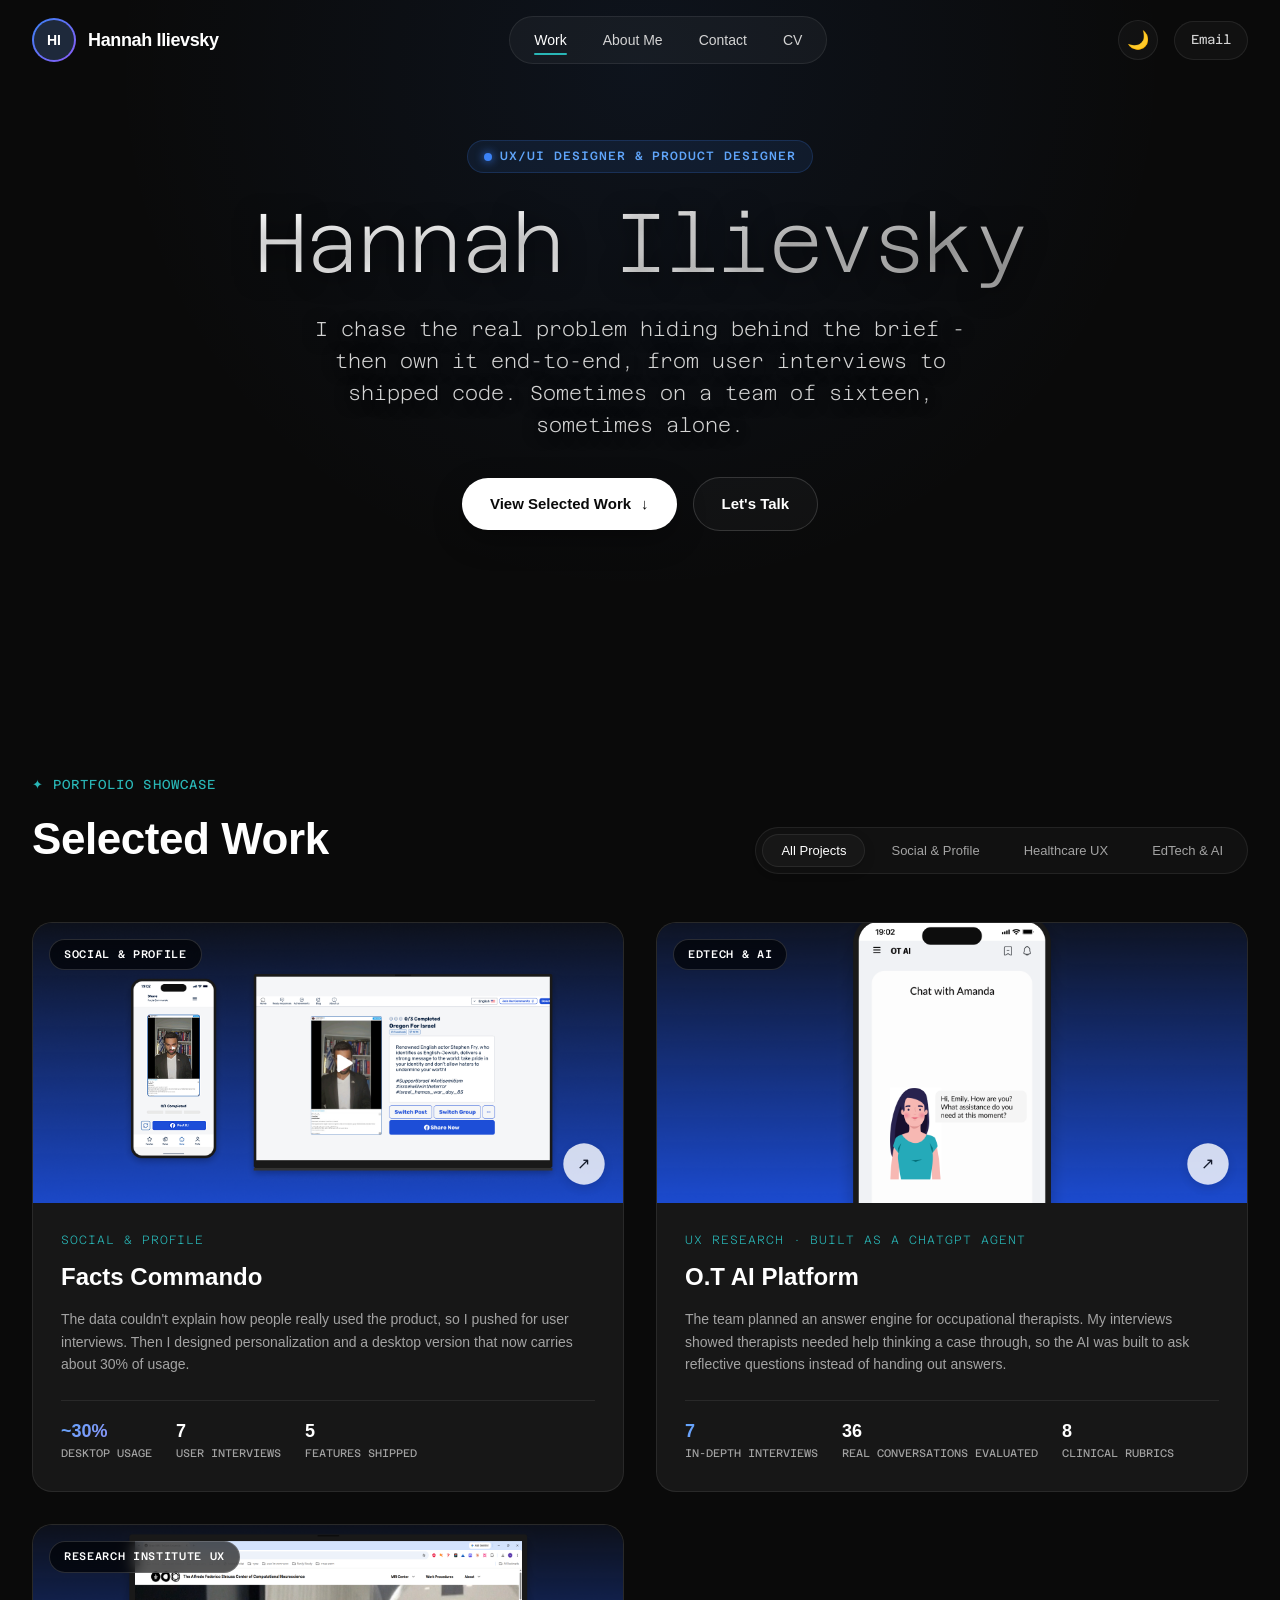
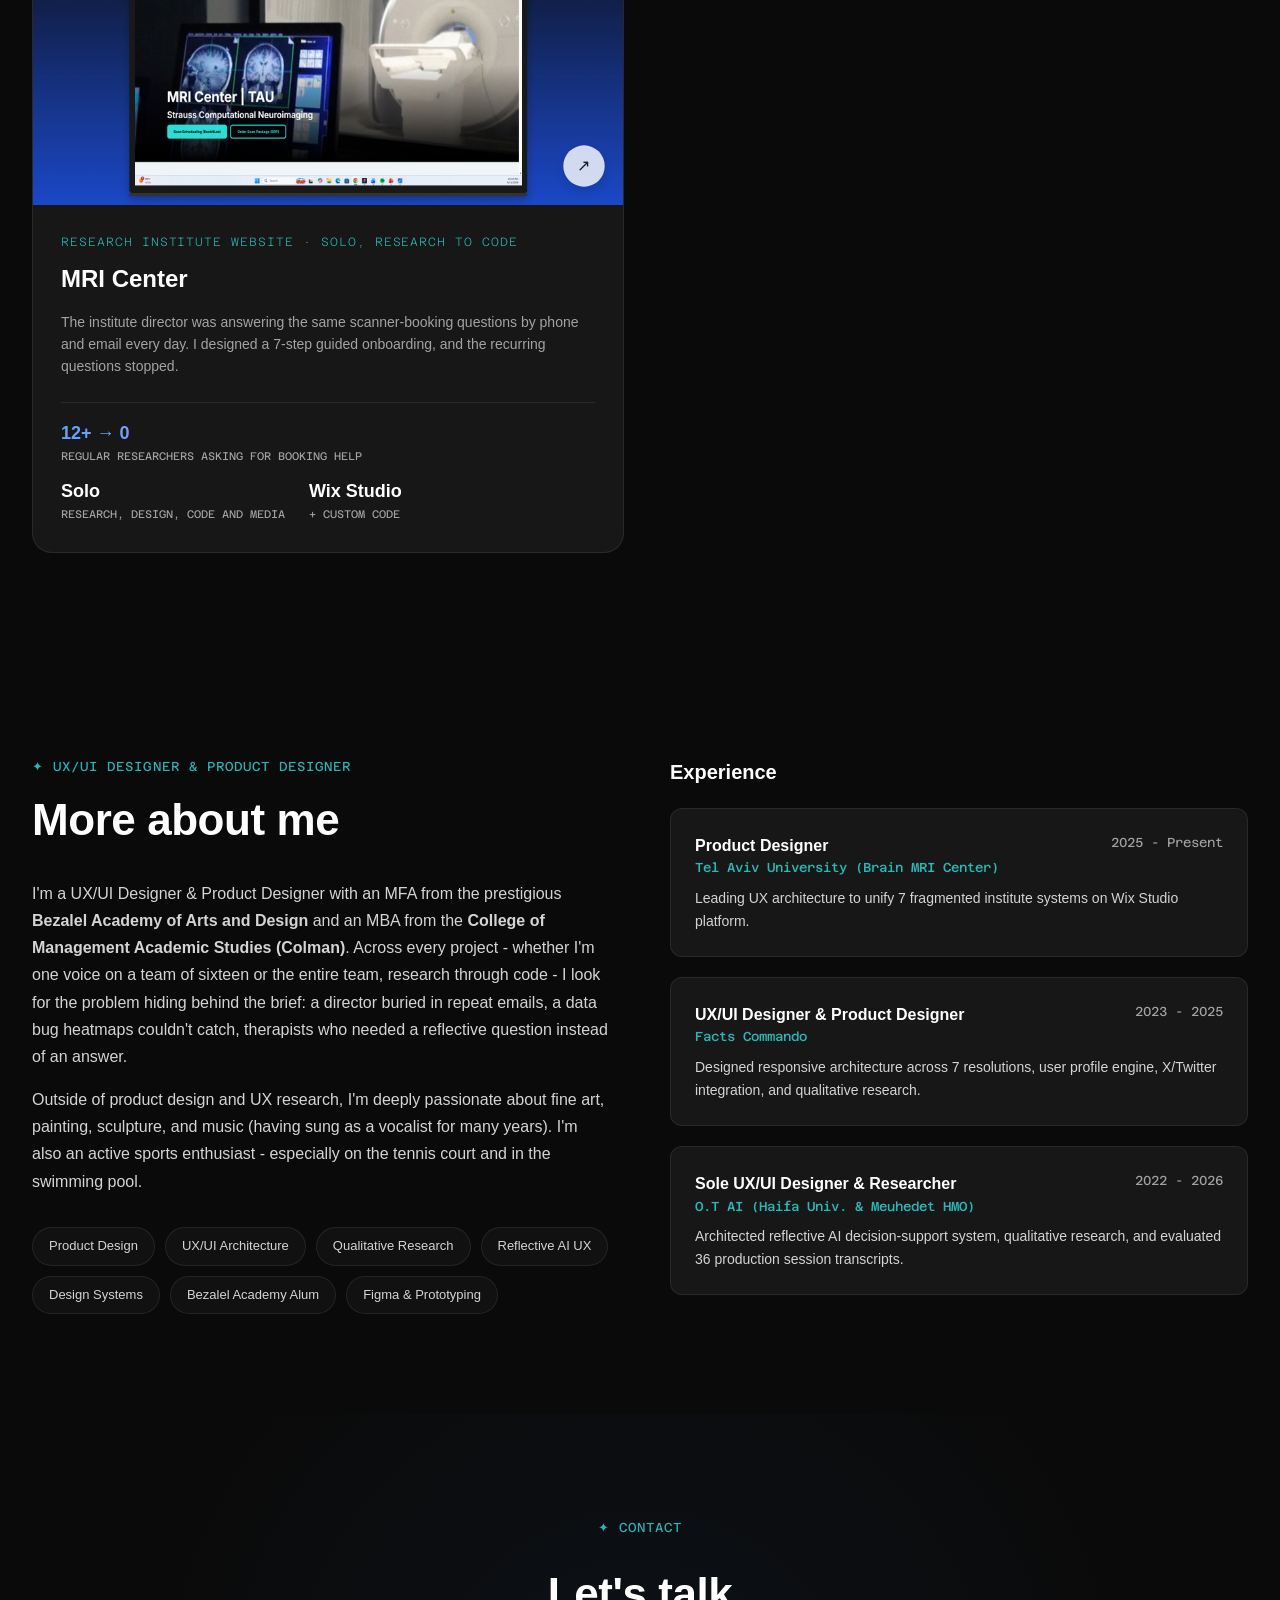
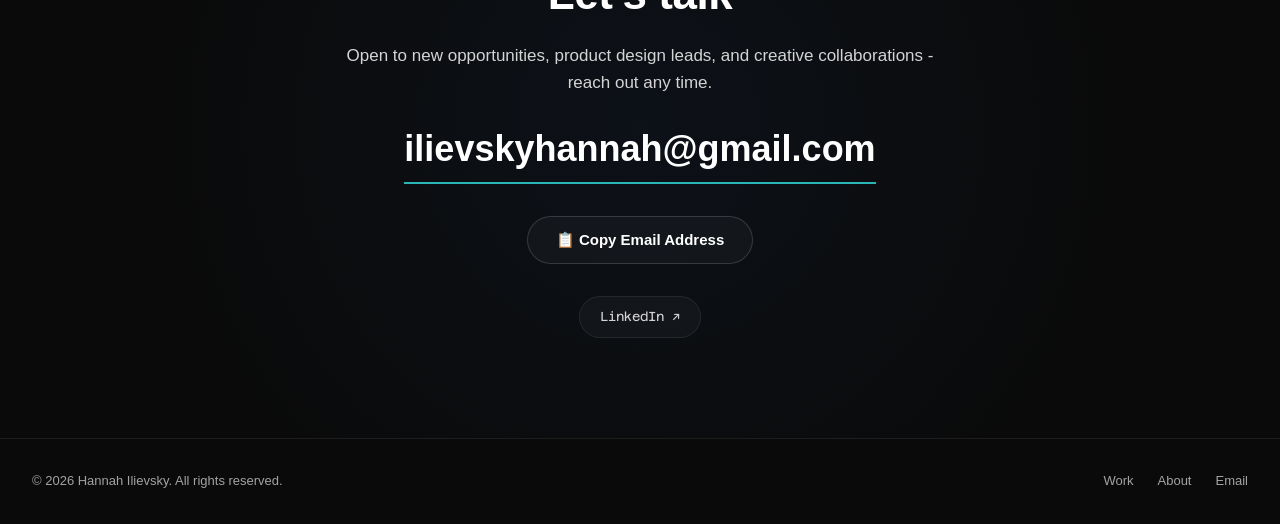
==== index.html @ bd067a13 "Merge main into homepage-restructure-step1" ====
<!DOCTYPE html>
<html lang="en" data-theme="dark">
<head>
  <meta charset="UTF-8">
  <meta name="viewport" content="width=device-width, initial-scale=1.0">
  <meta name="msvalidate.01" content="AE675CBAB2C36D58CC9CFF4FB5E60A9B" />
  <title>Hannah Ilievsky - UX/UI Designer & Product Designer</title>
  <meta name="description" content="Portfolio of Hannah Ilievsky, UX/UI Designer & Product Designer shaping clear, considered interfaces from first idea to shipped detail. Strategic design that drives growth.">

  <!-- Favicon -->
  <link rel="icon" href="favicon.svg" type="image/svg+xml">
  <link rel="icon" href="favicon-32.png" sizes="32x32" type="image/png">
  <link rel="apple-touch-icon" href="favicon-180.png">

  <!-- Fonts: Satoshi & Azeret Mono -->
  <link rel="preconnect" href="https://fonts.googleapis.com">
  <link rel="preconnect" href="https://fonts.gstatic.com" crossorigin>
  <link href="https://api.fontshare.com/v2/css?f[]=satoshi@900,700,500,400,300&display=swap" rel="stylesheet">
  <link href="https://fonts.googleapis.com/css2?family=Azeret+Mono:ital,wght@0,100..900;1,100..900&display=swap" rel="stylesheet">
  
  <!-- Stylesheets -->
  <link rel="stylesheet" href="styles.css">
  
  <!-- JavaScript -->
  <script src="script.js" defer></script>

  <!-- Microsoft Clarity -->
  <script type="text/javascript">
      (function(c,l,a,r,i,t,y){
          c[a]=c[a]||function(){(c[a].q=c[a].q||[]).push(arguments)};
          t=l.createElement(r);t.async=1;t.src="https://www.clarity.ms/tag/"+i;
          y=l.getElementsByTagName(r)[0];y.parentNode.insertBefore(t,y);
      })(window, document, "clarity", "script", "lbghj02u36");
  </script>
</head>
<body>

  <!-- ==========================================================================
       HEADER & NAVIGATION
       ========================================================================== -->
  <header class="navbar-wrapper">
    <div class="container">
      <nav class="navbar" aria-label="Main Navigation">
        
        <a href="#" class="nav-brand">
          <div class="brand-avatar">
            <div style="width:100%;height:100%;border-radius:50%;background:#1e293b;color:#fff;display:flex;align-items:center;justify-content:center;font-weight:700;font-family:var(--font-heading);font-size:14px;">HI</div>
          </div>
          <span class="brand-logo-text">Hannah Ilievsky</span>
        </a>

        <button class="nav-toggle" id="nav-toggle" aria-label="Toggle navigation menu" aria-expanded="false">☰</button>

        <div class="nav-menu">
          <a href="#work" class="nav-link active">Work</a>
          <a href="#about" class="nav-link">About Me</a>
          <a href="#contact" class="nav-link">Contact</a>
          <a href="Hannah-Ilievsky-CV.pdf" class="nav-link" download>CV</a>
        </div>

        <div class="nav-actions">
          <button class="btn-icon theme-toggle-btn" id="theme-toggle" title="Toggle Theme" aria-label="Toggle Theme">
            <span id="theme-icon">🌙</span>
          </button>
          <a href="mailto:ilievskyhannah@gmail.com" class="social-btn" style="padding:8px 16px;">
            <span>Email</span>
          </a>
        </div>

      </nav>
    </div>
  </header>

  <!-- ==========================================================================
       HERO SECTION
       ========================================================================== -->
  <section class="hero-section">
    <div class="container">
      <div class="hero-content">
        
        <div class="hero-badge">
          <span class="dot"></span>
          <span>UX/UI Designer & Product Designer</span>
        </div>

        <h1 class="hero-title text-gradient">
          Hannah Ilievsky
        </h1>

        <p class="hero-subtitle">
          I chase the real problem hiding behind the brief - then own it end-to-end, from user interviews to shipped code. Sometimes on a team of sixteen, sometimes alone.
        </p>

        <div class="hero-cta">
          <a href="#work" class="btn-primary">
            <span>View Selected Work</span>
            <span>↓</span>
          </a>
          <a href="#contact" class="btn-secondary">
            <span>Let's Talk</span>
          </a>
        </div>


      </div>
    </div>
  </section>

  <!-- ==========================================================================
       SELECTED WORK SECTION
       ========================================================================== -->
  <section id="work" class="section">
    <div class="container">
      
      <div class="section-header">
        <div>
          <div class="section-tag">✦ Portfolio Showcase</div>
          <h2 class="section-title">Selected Work</h2>
        </div>

        <!-- Filter Tabs -->
        <div class="filter-tabs">
          <button class="filter-btn active" data-filter="all">All Projects</button>
          <button class="filter-btn" data-filter="social">Social & Profile</button>
          <button class="filter-btn" data-filter="healthcare">Healthcare UX</button>
          <button class="filter-btn" data-filter="edtech">EdTech & AI</button>
        </div>
      </div>

      <!-- Projects Grid -->
      <div class="projects-grid">

        <!-- Project 1: Facts Commando -->
        <article class="project-card" data-category="social" onclick="window.location.href='facts-commando.html'">
          <div class="project-media">
            <span class="project-badge">Social & Profile</span>
            <img src="./Frame14084-blue.png" alt="Facts Commando">
            <a href="facts-commando.html" class="project-overlay-btn" aria-label="View Facts Commando Case Study">↗</a>
          </div>
          <div class="project-body">
            <div class="project-category">Social & Profile</div>
            <h3 class="project-title"><a href="facts-commando.html">Facts Commando</a></h3>
            <p class="project-desc">
              The data couldn't explain how people really used the product, so I pushed for user interviews. Then I designed personalization and a desktop version that now carries about 30% of usage.
            </p>
            <div class="project-stats">
              <div class="stat-item">
                <span class="stat-value text-accent">~30%</span>
                <span class="stat-label">Desktop usage</span>
              </div>
              <div class="stat-item">
                <span class="stat-value">7</span>
                <span class="stat-label">User interviews</span>
              </div>
              <div class="stat-item">
                <span class="stat-value">5</span>
                <span class="stat-label">Features shipped</span>
              </div>
            </div>
          </div>
        </article>

        <!-- Project 2: O.T AI -->
        <article class="project-card" data-category="edtech" onclick="window.location.href='ot-ai.html'">
          <div class="project-media">
            <span class="project-badge">EdTech & AI</span>
            <img src="./ot-ai-preview.png?v=2x" alt="O.T AI Platform">
            <a href="ot-ai.html" class="project-overlay-btn" aria-label="View O.T AI Case Study">↗</a>
          </div>
          <div class="project-body">
            <div class="project-category">UX research · built as a ChatGPT agent</div>
            <h3 class="project-title"><a href="ot-ai.html">O.T AI Platform</a></h3>
            <p class="project-desc">
              The team planned an answer engine for occupational therapists. My interviews showed therapists needed help thinking a case through, so the AI was built to ask reflective questions instead of handing out answers.
            </p>
            <div class="project-stats">
              <div class="stat-item">
                <span class="stat-value text-accent">7</span>
                <span class="stat-label">In-depth interviews</span>
              </div>
              <div class="stat-item">
                <span class="stat-value">36</span>
                <span class="stat-label">Real conversations evaluated</span>
              </div>
              <div class="stat-item">
                <span class="stat-value">8</span>
                <span class="stat-label">Clinical rubrics</span>
              </div>
            </div>
          </div>
        </article>

        <!-- Project 3: MRI Center -->
        <article class="project-card" data-category="healthcare" onclick="window.location.href='mri-center.html'">
          <div class="project-media">
            <span class="project-badge">Research Institute UX</span>
            <img src="./mri-card-preview.png" alt="MRI Center Medical Platform">
            <a href="mri-center.html" class="project-overlay-btn" aria-label="View MRI Center Case Study">↗</a>
          </div>
          <div class="project-body">
            <div class="project-category">Research institute website · solo, research to code</div>
            <h3 class="project-title"><a href="mri-center.html">MRI Center</a></h3>
            <p class="project-desc">
              The institute director was answering the same scanner-booking questions by phone and email every day. I designed a 7-step guided onboarding, and the recurring questions stopped.
            </p>
            <div class="project-stats">
              <div class="stat-item">
                <span class="stat-value text-accent">12+ → 0</span>
                <span class="stat-label">Regular researchers asking for booking help</span>
              </div>
              <div class="stat-item">
                <span class="stat-value">Solo</span>
                <span class="stat-label">Research, design, code and media</span>
              </div>
              <div class="stat-item">
                <span class="stat-value">Wix Studio</span>
                <span class="stat-label">+ custom code</span>
              </div>
            </div>
          </div>
        </article>

      </div>

    </div>
  </section>

  <!-- ==========================================================================
       ABOUT ME SECTION
       ========================================================================== -->
  <section id="about" class="section">
    <div class="container">
      
      <div class="about-grid">
        <div class="about-text">
          <div class="section-tag">✦ UX/UI Designer & Product Designer</div>
          <h2 class="section-title" style="margin-bottom:24px;">More about me</h2>
          
          <p style="font-size: 16px; line-height: 1.7; color: var(--text-body); margin-bottom: 16px;">
            I'm a UX/UI Designer & Product Designer with an MFA from the prestigious <strong>Bezalel Academy of Arts and Design</strong> and an MBA from the <strong>College of Management Academic Studies (Colman)</strong>. Across every project - whether I'm one voice on a team of sixteen or the entire team, research through code - I look for the problem hiding behind the brief: a director buried in repeat emails, a data bug heatmaps couldn't catch, therapists who needed a reflective question instead of an answer.
          </p>
          <p style="font-size: 16px; line-height: 1.7; color: var(--text-body); margin-bottom: 24px;">
            Outside of product design and UX research, I'm deeply passionate about fine art, painting, sculpture, and music (having sung as a vocalist for many years). I'm also an active sports enthusiast - especially on the tennis court and in the swimming pool.
          </p>

          <div class="skills-list">
            <span class="skill-tag">Product Design</span>
            <span class="skill-tag">UX/UI Architecture</span>
            <span class="skill-tag">Qualitative Research</span>
            <span class="skill-tag">Reflective AI UX</span>
            <span class="skill-tag">Design Systems</span>
            <span class="skill-tag">Bezalel Academy Alum</span>
            <span class="skill-tag">Figma & Prototyping</span>
          </div>
        </div>

        <!-- Experience Timeline -->
        <div>
          <h3 style="font-family: var(--font-heading); font-size: 20px; font-weight: 700; color: var(--text-h1); margin-bottom: 20px;">Experience</h3>
          
          <div class="exp-card" style="margin-bottom: 20px;">
            <div class="exp-header">
              <div>
                <div class="exp-role" style="font-family: var(--font-heading); font-weight: 700; color: var(--text-h1); font-size: 16px;">Product Designer</div>
                <div class="exp-company" style="font-family: var(--font-mono); font-size: 13px; color: var(--accent-primary);">Tel Aviv University (Brain MRI Center)</div>
              </div>
              <span class="exp-period" style="font-family: var(--font-mono); font-size: 13px; color: var(--text-subtitle);">2025 - Present</span>
            </div>
            <p class="exp-desc" style="font-size: 14px; color: var(--text-body); margin-top: 8px;">Leading UX architecture to unify 7 fragmented institute systems on Wix Studio platform.</p>
          </div>

          <div class="exp-card" style="margin-bottom: 20px;">
            <div class="exp-header">
              <div>
                <div class="exp-role" style="font-family: var(--font-heading); font-weight: 700; color: var(--text-h1); font-size: 16px;">UX/UI Designer & Product Designer</div>
                <div class="exp-company" style="font-family: var(--font-mono); font-size: 13px; color: var(--accent-primary);">Facts Commando</div>
              </div>
              <span class="exp-period" style="font-family: var(--font-mono); font-size: 13px; color: var(--text-subtitle);">2023 - 2025</span>
            </div>
            <p class="exp-desc" style="font-size: 14px; color: var(--text-body); margin-top: 8px;">Designed responsive architecture across 7 resolutions, user profile engine, X/Twitter integration, and qualitative research.</p>
          </div>

          <div class="exp-card">
            <div class="exp-header">
              <div>
                <div class="exp-role" style="font-family: var(--font-heading); font-weight: 700; color: var(--text-h1); font-size: 16px;">Sole UX/UI Designer & Researcher</div>
                <div class="exp-company" style="font-family: var(--font-mono); font-size: 13px; color: var(--accent-primary);">O.T AI (Haifa Univ. & Meuhedet HMO)</div>
              </div>
              <span class="exp-period" style="font-family: var(--font-mono); font-size: 13px; color: var(--text-subtitle);">2022 - 2026</span>
            </div>
            <p class="exp-desc" style="font-size: 14px; color: var(--text-body); margin-top: 8px;">Architected reflective AI decision-support system, qualitative research, and evaluated 36 production session transcripts.</p>
          </div>
        </div>
      </div>

    </div>
  </section>

  <!-- ==========================================================================
       CONTACT SECTION
       ========================================================================== -->
  <section id="contact" class="section contact-section">
    <div class="container">
      <div class="contact-content">
        
        <div class="section-tag" style="justify-content:center;">✦ CONTACT</div>
        <h2 class="section-title" style="margin:12px 0;">Let's talk</h2>
        <p style="font-size:17px; color:var(--text-secondary); line-height:1.6;">
          Open to new opportunities, product design leads, and creative collaborations - reach out any time.
        </p>

        <div>
          <a href="mailto:ilievskyhannah@gmail.com" class="contact-email-link">
            ilievskyhannah@gmail.com
          </a>
        </div>

        <div style="margin-bottom:32px;">
          <button class="btn-secondary" id="copy-email-btn">
            <span>📋 Copy Email Address</span>
          </button>
        </div>

        <div class="social-links">
          <a href="https://www.linkedin.com/in/hannahilievsky/" target="_blank" rel="noopener" class="social-btn">LinkedIn ↗</a>
        </div>

      </div>
    </div>
  </section>

  <!-- ==========================================================================
       FOOTER
       ========================================================================== -->
  <footer class="footer">
    <div class="container">
      <div class="footer-inner">
        <span>© 2026 Hannah Ilievsky. All rights reserved.</span>
        <div style="display:flex; gap:24px;">
          <a href="#work">Work</a>
          <a href="#about">About</a>
          <a href="mailto:ilievskyhannah@gmail.com">Email</a>
        </div>
      </div>
    </div>
  </footer>

  <!-- ==========================================================================
       CASE STUDY MODAL DIALOG
       ========================================================================== -->
  <div class="modal-backdrop" id="modal-backdrop" role="dialog" aria-modal="true">
    <div class="modal-container" id="modal-container">
      <button class="modal-close-btn" id="modal-close" aria-label="Close Case Study">✕</button>
      <div class="modal-header" id="modal-header-content"></div>
      <div class="modal-body" id="modal-body-content"></div>
    </div>
  </div>

  <!-- Toast Notification Container -->
  <div class="toast" id="toast">Email copied to clipboard!</div>

</body>
</html>
---- styles.css ----
/* ==========================================================================
   PRODUCT DESIGNER PORTFOLIO - DESIGN SYSTEM & STYLES
   ========================================================================== */

/* --- CSS Variables & Theme System --- */
:root {
  /* Dark Theme (Base Theme) */
  --bg-primary: #0A0A0A;
  --bg-secondary: #171717;
  --bg-tertiary: #242424;
  --bg-card: rgba(255, 255, 255, 0.03);
  --bg-card-hover: rgba(255, 255, 255, 0.06);
  --bg-glass: rgba(10, 10, 10, 0.82);

  --text-h1: #FFFFFF;
  --text-body: #D4D4D4;
  --text-subtitle: #A3A3A3;
  --text-primary: #FFFFFF;
  --text-secondary: #D4D4D4;
  --text-muted: #A3A3A3;
  --text-inverse: #0A0A0A;

  --accent-primary: #29B6B6;
  --accent-primary-hover: #229999;
  --accent-glow: rgba(41, 182, 182, 0.25);
  --accent-emerald: #10b981;

  --border-subtle: rgba(255, 255, 255, 0.08);
  --border-medium: rgba(255, 255, 255, 0.15);

  --font-mono: 'Azeret Mono', ui-monospace, monospace;
  --font-display: 'Satoshi', -apple-system, 'Segoe UI', sans-serif;
  --font-sans: 'Satoshi', -apple-system, 'Segoe UI', sans-serif;
  --font-h1: var(--font-mono);
  --font-subtitle: var(--font-mono);
  --font-heading: var(--font-sans);
  --font-body: var(--font-sans);

  --radius-sm: 6px;
  --radius-md: 12px;
  --radius-lg: 20px;
  --radius-xl: 32px;
  --radius-full: 9999px;

  --shadow-sm: 0 4px 12px rgba(0, 0, 0, 0.15);
  --shadow-md: 0 10px 30px rgba(0, 0, 0, 0.3);
  --shadow-lg: 0 20px 50px rgba(0, 0, 0, 0.5);

  /* screenshot presentation - see .screen */
  --screen-field: #141414;
  --screen-ring: 1px solid rgba(255, 255, 255, 0.07);
  --screen-shadow: drop-shadow(0 26px 44px rgba(0, 0, 0, 0.8)) drop-shadow(0 8px 16px rgba(0, 0, 0, 0.5));

  --transition-fast: 0.15s cubic-bezier(0.4, 0, 0.2, 1);
  --transition-normal: 0.25s cubic-bezier(0.4, 0, 0.2, 1);
}

[data-theme="light"] {
  --screen-field: #E4E6EA;
  --screen-ring: 1px solid rgba(15, 23, 42, 0.10);
  --screen-shadow: drop-shadow(0 18px 32px rgba(15, 23, 42, 0.18)) drop-shadow(0 4px 10px rgba(15, 23, 42, 0.10));
  --bg-primary: #EDEDED;
  --bg-secondary: #FFFFFF;
  --bg-tertiary: #E5E5E5;
  --bg-card: rgba(0, 0, 0, 0.03);
  --bg-card-hover: rgba(0, 0, 0, 0.06);
  --bg-glass: rgba(255, 255, 255, 0.82);

  --text-h1: #0A0A0A;
  --text-body: #404040;
  --text-subtitle: #737373;
  --text-primary: #0A0A0A;
  --text-secondary: #404040;
  --text-muted: #737373;
  --text-inverse: #FFFFFF;

  --border-subtle: rgba(0, 0, 0, 0.08);
  --border-medium: rgba(0, 0, 0, 0.15);
}

/* --- Base & Reset --- */
*, *::before, *::after {
  box-sizing: border-box;
  margin: 0;
  padding: 0;
}

html {
  scroll-behavior: smooth;
  font-size: 16px;
}

body {
  background-color: var(--bg-primary);
  color: var(--text-primary);
  font-family: var(--font-body);
  line-height: 1.6;
  -webkit-font-smoothing: antialiased;
  -moz-osx-font-smoothing: grayscale;
  overflow-x: hidden;
  transition: background-color var(--transition-normal), color var(--transition-normal);
}

a {
  color: inherit;
  text-decoration: none;
  transition: color var(--transition-fast);
}

button {
  font-family: inherit;
  cursor: pointer;
  border: none;
  background: none;
  color: inherit;
}

img {
  max-width: 100%;
  height: auto;
  display: block;
}

/* --- Typography Helpers --- */
.font-display { font-family: var(--font-display); }
.font-mono { font-family: var(--font-mono); }

.text-gradient {
  background: linear-gradient(135deg, var(--text-primary) 30%, var(--text-muted) 100%);
  -webkit-background-clip: text;
  -webkit-text-fill-color: transparent;
}

.text-accent {
  background: linear-gradient(135deg, #60a5fa 0%, #a78bfa 100%);
  -webkit-background-clip: text;
  -webkit-text-fill-color: transparent;
}

/* --- Layout Containers --- */
.container {
  max-width: 1280px;
  margin: 0 auto;
  padding: 0 32px;
}

.section {
  padding: 100px 0;
}

/* --- Header & Navigation --- */
.navbar-wrapper {
  position: fixed;
  top: 0;
  left: 0;
  right: 0;
  z-index: 100;
  padding: 16px 0;
  transition: padding var(--transition-fast), background var(--transition-fast);
}

.navbar-wrapper.scrolled {
  padding: 10px 0;
  background: var(--bg-glass);
  backdrop-filter: blur(16px);
  -webkit-backdrop-filter: blur(16px);
  border-bottom: 1px solid var(--border-subtle);
  box-shadow: var(--shadow-sm);
}

.navbar {
  display: flex;
  align-items: center;
  justify-content: space-between;
  gap: 24px;
}

.nav-brand {
  display: flex;
  align-items: center;
  gap: 12px;
}

.brand-avatar {
  width: 44px;
  height: 44px;
  border-radius: var(--radius-full);
  background: linear-gradient(135deg, #3b82f6, #8b5cf6);
  padding: 2px;
  position: relative;
}

.brand-avatar img {
  width: 100%;
  height: 100%;
  border-radius: var(--radius-full);
  object-fit: cover;
}

.brand-logo-text {
  font-family: var(--font-display);
  font-weight: 700;
  font-size: 18px;
  letter-spacing: -0.02em;
}

.nav-menu {
  display: flex;
  align-items: center;
  gap: 36px;
  background: rgba(255, 255, 255, 0.04);
  padding: 8px 24px;
  border-radius: var(--radius-full);
  border: 1px solid var(--border-subtle);
}

[data-theme="light"] .nav-menu {
  background: rgba(0, 0, 0, 0.04);
}

.nav-link {
  font-size: 14px;
  font-weight: 500;
  color: var(--text-secondary);
  position: relative;
  padding: 4px 0;
}

.nav-link:hover, .nav-link.active {
  color: var(--text-primary);
}

.nav-link::after {
  content: '';
  position: absolute;
  bottom: 0;
  left: 0;
  width: 0;
  height: 2px;
  background: var(--accent-primary);
  transition: width var(--transition-fast);
  border-radius: 2px;
}

.nav-link:hover::after, .nav-link.active::after {
  width: 100%;
}

.nav-actions {
  display: flex;
  align-items: center;
  gap: 16px;
}

.btn-icon {
  width: 40px;
  height: 40px;
  border-radius: var(--radius-full);
  display: inline-flex;
  align-items: center;
  justify-content: center;
  background: var(--bg-card);
  border: 1px solid var(--border-subtle);
  color: var(--text-secondary);
  transition: all var(--transition-fast);
}

.btn-icon:hover {
  background: var(--bg-card-hover);
  color: var(--text-primary);
  transform: translateY(-2px);
}

.theme-toggle-btn {
  font-size: 18px;
}

.nav-toggle {
  display: none;
  width: 40px;
  height: 40px;
  border-radius: var(--radius-full);
  align-items: center;
  justify-content: center;
  background: var(--bg-card);
  border: 1px solid var(--border-subtle);
  color: var(--text-primary);
  font-size: 20px;
  line-height: 1;
  cursor: pointer;
  flex-shrink: 0;
}

@media (max-width: 768px) {
  .nav-toggle {
    display: inline-flex;
  }

  .navbar {
    flex-wrap: wrap;
  }

  .nav-menu,
  .nav-actions {
    display: none;
  }

  .navbar-wrapper.nav-open .nav-menu {
    display: flex;
    order: 3;
    width: 100%;
    flex-direction: column;
    align-items: stretch;
    gap: 4px;
    background: var(--bg-card);
    border-radius: var(--radius-md);
    margin-top: 12px;
    padding: 12px 20px;
  }

  .navbar-wrapper.nav-open .nav-actions {
    display: flex;
    order: 4;
    width: 100%;
    justify-content: space-between;
    margin-top: 12px;
  }

  .nav-link {
    padding: 10px 0;
  }
}

/* --- Hero Section --- */
.hero-section {
  position: relative;
  padding-top: 140px;
  padding-bottom: 80px;
  overflow: hidden;
  background: radial-gradient(circle at 50% 10%, rgba(59, 130, 246, 0.08) 0%, transparent 60%);
}

.hero-content {
  text-align: center;
  max-width: 900px;
  margin: 0 auto;
  position: relative;
  z-index: 2;
}

.hero-badge {
  display: inline-flex;
  align-items: center;
  gap: 8px;
  padding: 6px 16px;
  border-radius: var(--radius-full);
  background: rgba(59, 130, 246, 0.1);
  border: 1px solid rgba(59, 130, 246, 0.2);
  color: #60a5fa;
  font-family: var(--font-mono);
  font-size: 12px;
  font-weight: 500;
  text-transform: uppercase;
  letter-spacing: 0.08em;
  margin-bottom: 24px;
}

.hero-badge .dot {
  width: 8px;
  height: 8px;
  border-radius: var(--radius-full);
  background: #3b82f6;
  box-shadow: 0 0 10px #3b82f6;
}

.hero-title {
  font-family: var(--font-h1);
  font-weight: 200;
  font-size: clamp(38px, 6.5vw, 84px);
  line-height: 1.1;
  letter-spacing: -0.03em;
  margin-bottom: 24px;
  text-shadow: 0 4px 24px rgba(0, 0, 0, 0.7);
}

.hero-subtitle {
  font-family: var(--font-subtitle);
  font-weight: 200;
  font-size: clamp(15px, 2vw, 20px);
  line-height: 1.6;
  color: var(--text-secondary);
  max-width: 680px;
  margin: 0 auto 36px;
  text-shadow: 0 2px 16px rgba(0, 0, 0, 0.8);
}

[data-theme="light"] .hero-title,
[data-theme="light"] .hero-subtitle {
  text-shadow: none;
}

.hero-cta {
  display: flex;
  align-items: center;
  justify-content: center;
  gap: 16px;
  flex-wrap: wrap;
  margin-bottom: 60px;
}

.btn-primary {
  display: inline-flex;
  align-items: center;
  gap: 10px;
  padding: 14px 28px;
  border-radius: var(--radius-full);
  background: var(--text-primary);
  color: var(--text-inverse);
  font-weight: 600;
  font-size: 15px;
  transition: all var(--transition-fast);
  box-shadow: var(--shadow-md);
}

.btn-primary:hover {
  transform: translateY(-2px);
  box-shadow: var(--shadow-lg), 0 0 25px rgba(255, 255, 255, 0.3);
}

.btn-secondary {
  display: inline-flex;
  align-items: center;
  gap: 10px;
  padding: 14px 28px;
  border-radius: var(--radius-full);
  background: var(--bg-card);
  border: 1px solid var(--border-medium);
  color: var(--text-primary);
  font-weight: 600;
  font-size: 15px;
  transition: all var(--transition-fast);
}

.btn-secondary:hover {
  background: var(--bg-card-hover);
  border-color: var(--text-primary);
  transform: translateY(-2px);
}

/* --- Selected Work Section --- */
.section-header {
  display: flex;
  align-items: flex-end;
  justify-content: space-between;
  flex-wrap: wrap;
  gap: 24px;
  margin-bottom: 48px;
}

.section-tag {
  display: inline-flex;
  align-items: center;
  gap: 8px;
  font-family: var(--font-mono);
  font-size: 13px;
  text-transform: uppercase;
  letter-spacing: 0.08em;
  color: var(--accent-primary);
  margin-bottom: 8px;
}

.section-title {
  font-family: var(--font-display);
  font-size: clamp(28px, 4vw, 44px);
  font-weight: 700;
  letter-spacing: -0.01em;
}

/* Category Filter Tabs */
.filter-tabs {
  display: flex;
  align-items: center;
  gap: 8px;
  flex-wrap: wrap;
  background: var(--bg-card);
  padding: 6px;
  border-radius: var(--radius-full);
  border: 1px solid var(--border-subtle);
}

.filter-btn {
  padding: 8px 18px;
  border-radius: var(--radius-full);
  font-size: 13px;
  font-weight: 500;
  color: var(--text-muted);
  transition: all var(--transition-fast);
}

.filter-btn:hover {
  color: var(--text-primary);
}

.filter-btn.active {
  background: var(--bg-secondary);
  color: var(--text-primary);
  box-shadow: var(--shadow-sm);
  border: 1px solid var(--border-subtle);
}

/* Projects Grid & Featured Card Layout */
.projects-grid {
  display: grid;
  grid-template-columns: repeat(2, 1fr);
  gap: 32px;
}

.project-card.featured-video-card {
  grid-column: 1 / -1;
  display: flex;
  flex-direction: row;
  min-height: 340px;
}

.project-card.featured-video-card .project-media {
  width: 52%;
  height: auto;
  min-height: 340px;
}

.project-card.featured-video-card .project-body {
  width: 48%;
  justify-content: center;
  padding: 36px;
}

@media (max-width: 900px) {
  .project-card.featured-video-card {
    flex-direction: column;
  }
  .project-card.featured-video-card .project-media {
    width: 100%;
    min-height: 280px;
  }
  .project-card.featured-video-card .project-body {
    width: 100%;
  }
}

@media (max-width: 768px) {
  .projects-grid {
    grid-template-columns: 1fr;
  }
}

.project-card {
  background: var(--bg-secondary);
  border-radius: var(--radius-lg);
  border: 1px solid var(--border-subtle);
  overflow: hidden;
  display: flex;
  flex-direction: column;
  transition: all var(--transition-normal);
  cursor: pointer;
  position: relative;
}

.project-card:hover {
  transform: translateY(-6px);
  border-color: var(--border-medium);
  box-shadow: var(--shadow-md), 0 0 30px rgba(59, 130, 246, 0.15);
}

.project-media {
  position: relative;
  height: 280px;
  overflow: hidden;
  background: #0d0d0d;
}

.project-media img {
  width: 100%;
  height: 100%;
  object-fit: cover;
  transition: transform var(--transition-slow);
}

.project-card:hover .project-media img {
  transform: scale(1.04);
}

.project-badge {
  position: absolute;
  top: 16px;
  left: 16px;
  padding: 6px 14px;
  border-radius: var(--radius-full);
  background: rgba(0, 0, 0, 0.65);
  backdrop-filter: blur(8px);
  border: 1px solid rgba(255, 255, 255, 0.15);
  color: #ffffff;
  font-family: var(--font-mono);
  font-size: 11px;
  font-weight: 500;
  text-transform: uppercase;
  letter-spacing: 0.06em;
  z-index: 2;
}

.project-badge.video-badge {
  background: rgba(37, 99, 235, 0.85);
  border-color: rgba(96, 165, 250, 0.5);
  box-shadow: 0 0 15px rgba(37, 99, 235, 0.4);
}

.project-overlay-btn {
  position: absolute;
  bottom: 16px;
  right: 16px;
  width: 46px;
  height: 46px;
  border-radius: var(--radius-full);
  background: rgba(255, 255, 255, 0.95);
  color: #141414;
  display: flex;
  align-items: center;
  justify-content: center;
  font-size: 18px;
  box-shadow: var(--shadow-sm);
  opacity: 0.85;
  transform: scale(0.9);
  transition: all var(--transition-fast);
  z-index: 2;
}

.play-icon-btn {
  background: linear-gradient(135deg, #3b82f6, #2563eb) !important;
  color: #ffffff !important;
  font-size: 16px !important;
  padding-left: 3px;
  box-shadow: 0 0 20px rgba(59, 130, 246, 0.6) !important;
  opacity: 1 !important;
  transform: scale(1) !important;
}

.project-card:hover .project-overlay-btn {
  opacity: 1;
  transform: scale(1.1) !important;
}

/* --- Animated UI Video Player Modal Styles --- */
.video-player-container {
  background: #0f172a;
  border-radius: 16px;
  border: 1px solid var(--border-medium);
  overflow: hidden;
  margin: 20px 0;
  box-shadow: 0 20px 50px rgba(0, 0, 0, 0.6);
}

.video-player-header {
  display: flex;
  align-items: center;
  gap: 12px;
  padding: 12px 20px;
  background: #1e293b;
  border-bottom: 1px solid rgba(255, 255, 255, 0.08);
}

.video-status-dot {
  width: 10px;
  height: 10px;
  border-radius: 50%;
  background: #ef4444;
  box-shadow: 0 0 8px #ef4444;
  animation: pulse-red 1.5s infinite;
}

@keyframes pulse-red {
  0% { opacity: 1; transform: scale(1); }
  50% { opacity: 0.5; transform: scale(1.2); }
  100% { opacity: 1; transform: scale(1); }
}

.video-title-text {
  font-family: var(--font-mono);
  font-size: 12px;
  color: #cbd5e1;
  letter-spacing: 0.05em;
  flex: 1;
}

.video-quality-badge {
  font-size: 10px;
  font-weight: 700;
  padding: 2px 8px;
  border-radius: 4px;
  background: #3b82f6;
  color: #fff;
  letter-spacing: 0.05em;
}

.video-viewport {
  position: relative;
  width: 100%;
  height: 380px;
  background: #020617;
  overflow: hidden;
}

.video-poster-img {
  width: 100%;
  height: 100%;
  object-fit: cover;
  opacity: 0.85;
}

.video-ui-overlay {
  position: absolute;
  inset: 0;
  pointer-events: none;
  display: flex;
  flex-direction: column;
  justify-content: space-between;
  padding: 20px;
}

.live-counter-box {
  align-self: flex-start;
  background: rgba(15, 23, 42, 0.85);
  backdrop-filter: blur(12px);
  border: 1px solid rgba(59, 130, 246, 0.4);
  padding: 12px 20px;
  border-radius: 12px;
  box-shadow: 0 10px 25px rgba(0, 0, 0, 0.4);
}

.live-pulse {
  font-size: 10px;
  font-weight: 700;
  color: #10b981;
  letter-spacing: 0.08em;
}

.live-counter-val {
  font-family: var(--font-display);
  font-size: 26px;
  font-weight: 800;
  color: #ffffff;
  margin: 2px 0;
}

.live-counter-lbl {
  font-size: 11px;
  color: #94a3b8;
}

.live-comment-toast {
  align-self: flex-end;
  background: rgba(30, 41, 59, 0.9);
  backdrop-filter: blur(12px);
  border: 1px solid rgba(255, 255, 255, 0.15);
  padding: 10px 16px;
  border-radius: 30px;
  font-size: 13px;
  color: #f8fafc;
  box-shadow: 0 10px 25px rgba(0, 0, 0, 0.3);
  transform: translateY(20px);
  opacity: 0;
  transition: all 0.4s ease;
}

.live-comment-toast.visible {
  transform: translateY(0);
  opacity: 1;
}

.play-center-btn {
  position: absolute;
  top: 50%;
  left: 50%;
  transform: translate(-50%, -50%);
  width: 64px;
  height: 64px;
  border-radius: 50%;
  background: rgba(59, 130, 246, 0.9);
  color: #ffffff;
  display: flex;
  align-items: center;
  justify-content: center;
  font-size: 24px;
  padding-left: 4px;
  cursor: pointer;
  pointer-events: auto;
  box-shadow: 0 0 30px rgba(59, 130, 246, 0.7);
  transition: transform 0.2s ease;
}

.play-center-btn:hover {
  transform: translate(-50%, -50%) scale(1.1);
}

.video-progress-track {
  position: absolute;
  bottom: 0;
  left: 0;
  right: 0;
  height: 4px;
  background: rgba(255, 255, 255, 0.2);
}

.video-progress-fill {
  height: 100%;
  width: 0%;
  background: linear-gradient(90deg, #3b82f6, #60a5fa);
  box-shadow: 0 0 10px #3b82f6;
  transition: width 0.2s linear;
}

.video-controls-bar {
  display: flex;
  align-items: center;
  justify-content: space-between;
  padding: 12px 20px;
  background: #0f172a;
}

.controls-left, .controls-right {
  display: flex;
  align-items: center;
  gap: 14px;
}

.video-ctrl-btn {
  background: none;
  border: none;
  color: #94a3b8;
  font-size: 16px;
  cursor: pointer;
  transition: color 0.2s ease;
}

.video-ctrl-btn:hover {
  color: #ffffff;
}

.video-time-display {
  font-family: var(--font-mono);
  font-size: 12px;
  color: #94a3b8;
}

.ctrl-tag {
  font-size: 11px;
  font-family: var(--font-mono);
  color: #64748b;
  text-transform: uppercase;
}

.project-body {
  padding: 28px;
  display: flex;
  flex-direction: column;
  flex: 1;
}

.project-category {
  font-family: var(--font-subtitle);
  font-weight: 200;
  font-size: 12px;
  text-transform: uppercase;
  letter-spacing: 0.08em;
  color: var(--accent-primary);
  margin-bottom: 8px;
}

.project-title {
  font-family: var(--font-heading);
  font-size: 24px;
  font-weight: 700;
  margin-bottom: 12px;
  color: var(--text-primary);
}

.project-desc {
  font-family: var(--font-body);
  font-weight: 400;
  font-size: 14px;
  color: var(--text-muted);
  line-height: 1.6;
  margin-bottom: 24px;
  flex: 1;
}

.project-stats {
  display: flex;
  align-items: flex-start;
  flex-wrap: wrap;
  gap: 12px 24px;
  padding-top: 16px;
  border-top: 1px solid var(--border-subtle);
}

.stat-item {
  display: flex;
  flex-direction: column;
}

.stat-value {
  font-family: var(--font-display);
  font-size: 18px;
  font-weight: 700;
  color: var(--text-primary);
  white-space: nowrap;
}

.stat-label {
  font-size: 11px;
  font-family: var(--font-mono);
  color: var(--text-muted);
  text-transform: uppercase;
}

/* Section 1: Full-Bleed Edge-to-Edge Case Study Hero Header (100% Widescreen 4K) */
.case-study-hero-fullbleed {
  width: 100vw;
  position: relative;
  left: 50%;
  right: 50%;
  margin-left: -50vw;
  margin-right: -50vw;
  margin-top: 72px;
  background: var(--bg-primary);
  overflow: hidden;
}

.case-study-hero-fullbleed img {
  width: 100%;
  max-width: 100%;
  height: auto;
  display: block;
  object-fit: cover;
  image-rendering: -webkit-optimize-contrast;
  border: 0;
  border-radius: 0;
  box-shadow: none;
  transform-origin: center top;
  will-change: transform;
}

/* Dedicated Case Study Meta Grid (Role & Timeline only) */
.case-study-meta-grid {
  display: grid;
  grid-template-columns: repeat(auto-fit, minmax(240px, 1fr));
  gap: 24px;
  background: var(--bg-secondary);
  border: 1px solid var(--border-medium);
  border-radius: var(--radius-md);
  padding: 24px;
  align-items: center;
  margin-bottom: 40px;
}

@media (max-width: 840px) {
  .case-study-meta-grid {
    grid-template-columns: 1fr;
    padding: 24px 28px;
    gap: 20px;
  }
}

.case-nav-footer {
  display: flex;
  justify-content: space-between;
  align-items: center;
  flex-wrap: wrap;
  gap: 16px;
  border-top: 1px solid var(--border-subtle);
  padding-top: 32px;
  margin-top: 60px;
}

@media (max-width: 480px) {
  .case-nav-footer {
    flex-direction: column;
    align-items: stretch;
  }
  .case-nav-footer .btn-primary,
  .case-nav-footer .btn-secondary {
    justify-content: center;
    text-align: center;
  }
}

.meta-item {
  display: flex;
  flex-direction: column;
  gap: 4px;
}

.meta-label {
  font-family: var(--font-subtitle);
  font-size: 11px;
  font-weight: 200;
  color: var(--text-muted);
  text-transform: uppercase;
  letter-spacing: 0.06em;
}

.meta-val {
  font-family: var(--font-heading);
  font-size: 16px;
  font-weight: 700;
  color: var(--text-primary);
}

/* --- About Me Section --- */
.about-grid {
  display: grid;
  grid-template-columns: 1fr 1fr;
  gap: 60px;
  align-items: center;
}

@media (max-width: 900px) {
  .about-grid {
    grid-template-columns: 1fr;
    gap: 40px;
  }
}

.about-text p {
  font-size: 17px;
  color: var(--text-secondary);
  line-height: 1.7;
  margin-bottom: 24px;
}

.skills-list {
  display: flex;
  flex-wrap: wrap;
  gap: 10px;
  margin-top: 32px;
}

.skill-tag {
  padding: 8px 16px;
  border-radius: var(--radius-full);
  background: var(--bg-card);
  border: 1px solid var(--border-subtle);
  font-size: 13px;
  font-weight: 500;
  color: var(--text-secondary);
  transition: all var(--transition-fast);
}

.skill-tag:hover {
  border-color: var(--accent-primary);
  color: var(--accent-primary);
  transform: translateY(-2px);
}

/* Experience Cards */
.exp-card {
  background: var(--bg-secondary);
  border-radius: var(--radius-md);
  padding: 24px;
  border: 1px solid var(--border-subtle);
  margin-bottom: 16px;
  transition: border-color var(--transition-fast);
}

.exp-card:hover {
  border-color: var(--border-medium);
}

.exp-header {
  display: flex;
  justify-content: space-between;
  align-items: flex-start;
  margin-bottom: 8px;
}

.exp-role {
  font-weight: 600;
  font-size: 16px;
}

.exp-company {
  color: var(--accent-primary);
  font-weight: 500;
}

.exp-period {
  font-family: var(--font-mono);
  font-size: 12px;
  color: var(--text-muted);
}

.exp-desc {
  font-size: 13px;
  color: var(--text-muted);
}

/* --- Interactive Design System Sandbox --- */
.sandbox-card {
  background: var(--bg-secondary);
  border-radius: var(--radius-lg);
  border: 1px solid var(--border-subtle);
  padding: 40px;
  margin-top: 40px;
}

.token-row {
  display: flex;
  align-items: center;
  gap: 16px;
  flex-wrap: wrap;
  margin-bottom: 24px;
}

.color-swatch {
  width: 48px;
  height: 48px;
  border-radius: var(--radius-md);
  border: 1px solid var(--border-subtle);
  display: flex;
  align-items: flex-end;
  padding: 4px;
  font-family: var(--font-mono);
  font-size: 9px;
}

/* --- Contact Section --- */
.contact-section {
  text-align: center;
  background: radial-gradient(circle at 50% 50%, rgba(59, 130, 246, 0.06) 0%, transparent 70%);
}

.contact-content {
  max-width: 600px;
  margin: 0 auto;
}

.contact-email-link {
  font-size: clamp(22px, 4vw, 36px);
  font-weight: 600;
  color: var(--text-primary);
  border-bottom: 2px solid var(--accent-primary);
  padding-bottom: 4px;
  display: inline-block;
  margin: 24px 0 32px;
  transition: all var(--transition-fast);
}

.contact-email-link:hover {
  color: var(--accent-primary);
  border-bottom-color: transparent;
}

.social-links {
  display: flex;
  align-items: center;
  justify-content: center;
  gap: 20px;
  margin-top: 24px;
}

.social-btn {
  display: flex;
  align-items: center;
  gap: 8px;
  padding: 10px 20px;
  border-radius: var(--radius-full);
  background: var(--bg-card);
  border: 1px solid var(--border-subtle);
  font-family: var(--font-mono);
  font-size: 13px;
  color: var(--text-secondary);
  transition: all var(--transition-fast);
}

.social-btn:hover {
  background: var(--bg-card-hover);
  border-color: var(--text-primary);
  color: var(--text-primary);
  transform: translateY(-2px);
}

/* --- Footer --- */
.footer {
  border-top: 1px solid var(--border-subtle);
  padding: 32px 0;
  font-size: 13px;
  color: var(--text-muted);
}

.footer-inner {
  display: flex;
  align-items: center;
  justify-content: space-between;
  flex-wrap: wrap;
  gap: 16px;
}

/* ==========================================================================
   CASE STUDY MODAL SYSTEM
   ========================================================================== */

.modal-backdrop {
  position: fixed;
  inset: 0;
  background: rgba(0, 0, 0, 0.85);
  backdrop-filter: blur(12px);
  -webkit-backdrop-filter: blur(12px);
  z-index: 1000;
  display: flex;
  align-items: center;
  justify-content: center;
  padding: 24px;
  opacity: 0;
  pointer-events: none;
  transition: opacity var(--transition-normal);
}

.modal-backdrop.open {
  opacity: 1;
  pointer-events: auto;
}

.modal-container {
  background: var(--bg-primary);
  border-radius: var(--radius-xl);
  border: 1px solid var(--border-medium);
  width: 100%;
  max-width: 1100px;
  max-height: 90vh;
  overflow-y: auto;
  position: relative;
  box-shadow: var(--shadow-lg);
  transform: translateY(30px) scale(0.96);
  transition: transform var(--transition-normal);
}

.modal-backdrop.open .modal-container {
  transform: translateY(0) scale(1);
}

.modal-close-btn {
  position: sticky;
  top: 20px;
  right: 20px;
  float: right;
  z-index: 10;
  width: 44px;
  height: 44px;
  border-radius: var(--radius-full);
  background: rgba(0, 0, 0, 0.7);
  border: 1px solid rgba(255, 255, 255, 0.2);
  color: #ffffff;
  display: flex;
  align-items: center;
  justify-content: center;
  font-size: 20px;
  backdrop-filter: blur(8px);
  transition: all var(--transition-fast);
  cursor: pointer;
}

.modal-close-btn:hover {
  background: #ffffff;
  color: #141414;
  transform: scale(1.08);
}

.modal-header {
  padding: 60px 60px 40px;
}

.modal-body {
  padding: 0 60px 60px;
}

@media (max-width: 768px) {
  .modal-header, .modal-body {
    padding: 30px 24px;
  }
}

/* Case Study Meta Item details defined above */

.meta-item {
  display: flex;
  flex-direction: column;
}

.meta-label {
  font-family: var(--font-mono);
  font-size: 11px;
  text-transform: uppercase;
  color: var(--text-muted);
  margin-bottom: 4px;
}

.meta-val {
  font-size: 15px;
  font-weight: 600;
  color: var(--text-primary);
}

/* Tesla Web Mockup & AI Chatbot Simulator */
.tesla-web-frame {
  border-radius: 20px;
  border: 1px solid var(--border-medium);
  overflow: hidden;
  background: #0f172a;
  box-shadow: var(--shadow-lg);
  margin: 32px 0;
  position: relative;
}

.browser-bar {
  background: #1e293b;
  padding: 12px 16px;
  display: flex;
  align-items: center;
  gap: 12px;
  border-bottom: 1px solid rgba(255, 255, 255, 0.1);
}

.browser-dots {
  display: flex;
  gap: 6px;
}

.browser-dot {
  width: 10px;
  height: 10px;
  border-radius: var(--radius-full);
}

.dot-red { background: #ef4444; }
.dot-yellow { background: #f59e0b; }
.dot-green { background: #10b981; }

.browser-url {
  background: #0f172a;
  border-radius: 6px;
  padding: 4px 12px;
  font-family: var(--font-mono);
  font-size: 11px;
  color: #94a3b8;
  flex: 1;
  text-align: center;
}

.tesla-viewport {
  position: relative;
  min-height: 480px;
  background: linear-gradient(rgba(15, 23, 42, 0.5), rgba(15, 23, 42, 0.8)), url('./Screenshot 2026-07-30 195415.png') center/cover;
  display: flex;
  flex-direction: column;
  justify-content: space-between;
  padding: 24px;
}

.tesla-nav-bar {
  display: flex;
  align-items: center;
  justify-content: space-between;
  color: #ffffff;
  font-weight: 600;
  font-size: 13px;
}

.tesla-logo {
  letter-spacing: 0.3em;
  font-weight: 800;
  font-size: 16px;
}

.tesla-hero-text {
  text-align: center;
  margin-top: 40px;
  color: #ffffff;
}

.tesla-hero-text h2 {
  font-size: 36px;
  font-weight: 700;
}

/* Chatbot Floating Widget Inside Viewport */
.chatbot-widget {
  position: absolute;
  bottom: 20px;
  right: 20px;
  width: 360px;
  background: rgba(15, 23, 42, 0.95);
  backdrop-filter: blur(16px);
  border-radius: 16px;
  border: 1px solid rgba(255, 255, 255, 0.15);
  box-shadow: 0 20px 40px rgba(0, 0, 0, 0.6);
  display: flex;
  flex-direction: column;
  overflow: hidden;
}

@media (max-width: 600px) {
  .chatbot-widget {
    position: static;
    width: 100%;
    margin-top: 20px;
  }
}

.chat-header {
  background: rgba(30, 41, 59, 0.8);
  padding: 12px 16px;
  display: flex;
  align-items: center;
  justify-content: space-between;
  border-bottom: 1px solid rgba(255, 255, 255, 0.1);
  color: #ffffff;
}

.chat-header-info {
  display: flex;
  align-items: center;
  gap: 10px;
}

.chat-avatar {
  width: 28px;
  height: 28px;
  border-radius: var(--radius-full);
  background: #3b82f6;
  display: flex;
  align-items: center;
  justify-content: center;
  font-size: 14px;
}

.chat-title {
  font-size: 13px;
  font-weight: 600;
}

.chat-status {
  font-size: 10px;
  color: #10b981;
  display: flex;
  align-items: center;
  gap: 4px;
}

.chat-messages {
  padding: 16px;
  height: 220px;
  overflow-y: auto;
  display: flex;
  flex-direction: column;
  gap: 12px;
}

.chat-msg {
  max-width: 85%;
  padding: 10px 14px;
  border-radius: 12px;
  font-size: 12px;
  line-height: 1.4;
}

.msg-bot {
  background: rgba(255, 255, 255, 0.1);
  color: #f1f5f9;
  align-self: flex-start;
  border-bottom-left-radius: 2px;
}

.msg-user {
  background: #3b82f6;
  color: #ffffff;
  align-self: flex-end;
  border-bottom-right-radius: 2px;
}

.chat-chips {
  display: flex;
  gap: 6px;
  padding: 0 16px 12px;
  overflow-x: auto;
}

.chip-btn {
  padding: 6px 12px;
  border-radius: var(--radius-full);
  background: rgba(255, 255, 255, 0.08);
  border: 1px solid rgba(255, 255, 255, 0.15);
  color: #cbd5e1;
  font-size: 11px;
  white-space: nowrap;
  transition: all var(--transition-fast);
}

.chip-btn:hover {
  background: rgba(59, 130, 246, 0.3);
  color: #ffffff;
  border-color: #3b82f6;
}

.chat-input-row {
  padding: 12px 16px;
  border-top: 1px solid rgba(255, 255, 255, 0.1);
  display: flex;
  gap: 8px;
}

.chat-input {
  flex: 1;
  background: rgba(255, 255, 255, 0.06);
  border: 1px solid rgba(255, 255, 255, 0.1);
  border-radius: var(--radius-full);
  padding: 8px 14px;
  color: #ffffff;
  font-size: 12px;
  outline: none;
}

.chat-send-btn {
  width: 32px;
  height: 32px;
  border-radius: var(--radius-full);
  background: #3b82f6;
  color: #ffffff;
  display: flex;
  align-items: center;
  justify-content: center;
  font-size: 12px;
}

/* Mobile App Frame for Facts Commando */
.mobile-phone-frame {
  width: 320px;
  height: 640px;
  border-radius: 44px;
  border: 10px solid #1a1a1a;
  background: #000000;
  box-shadow: var(--shadow-lg);
  margin: 32px auto;
  position: relative;
  overflow: hidden;
  display: flex;
  flex-direction: column;
}

.phone-notch {
  width: 90px;
  height: 22px;
  background: #1a1a1a;
  border-radius: 12px;
  position: absolute;
  top: 8px;
  left: 50%;
  transform: translateX(-50%);
  z-index: 10;
}

.phone-screen {
  background: #ffffff;
  color: #1a1a1a;
  flex: 1;
  overflow-y: auto;
  padding: 40px 16px 16px;
  display: flex;
  flex-direction: column;
}

.profile-card-ui {
  background: #f8fafc;
  border-radius: 16px;
  padding: 16px;
  margin-top: 12px;
  box-shadow: 0 2px 8px rgba(0, 0, 0, 0.05);
}

/* --- Toast Notification --- */
.toast {
  position: fixed;
  bottom: 30px;
  right: 30px;
  background: var(--text-primary);
  color: var(--text-inverse);
  padding: 12px 24px;
  border-radius: var(--radius-full);
  font-weight: 500;
  font-size: 14px;
  box-shadow: var(--shadow-lg);
  z-index: 2000;
  transform: translateY(100px);
  opacity: 0;
  transition: all var(--transition-normal);
}

.toast.show {
  transform: translateY(0);
  opacity: 1;
}

/* Utility Animations */
@keyframes fadeIn {
  from { opacity: 0; transform: translateY(10px); }
  to { opacity: 1; transform: translateY(0); }
}

.animate-fade-in {
  animation: fadeIn 0.4s ease forwards;
}


/* --- Screenshot presentation ------------------------------------------ */
.screen {
  background: var(--screen-field);
  border: var(--screen-ring);
  border-radius: 20px;
  padding: 28px;
  box-sizing: border-box;
}
.screen img {
  display: block;
  width: 100%;
  filter: var(--screen-shadow);
}
@media (max-width: 640px) {
  .screen { padding: 16px; border-radius: 16px; }
}
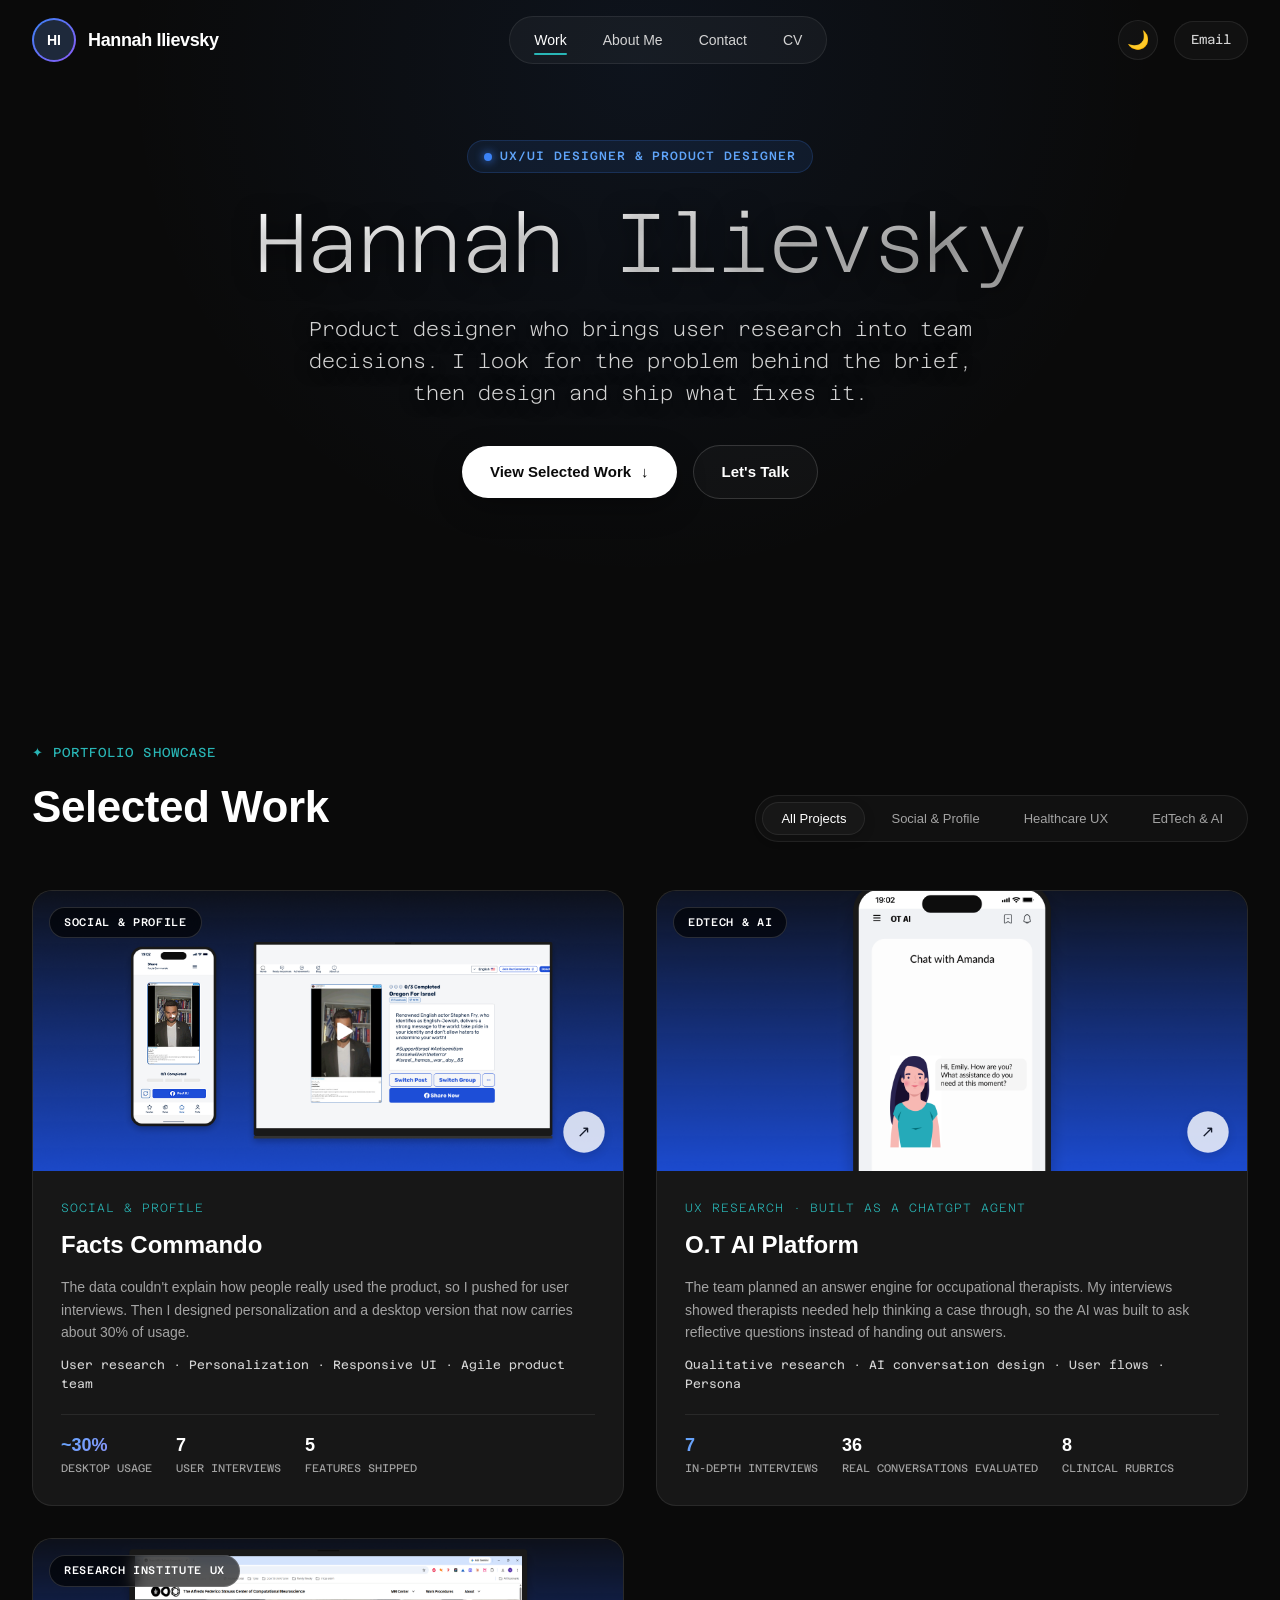
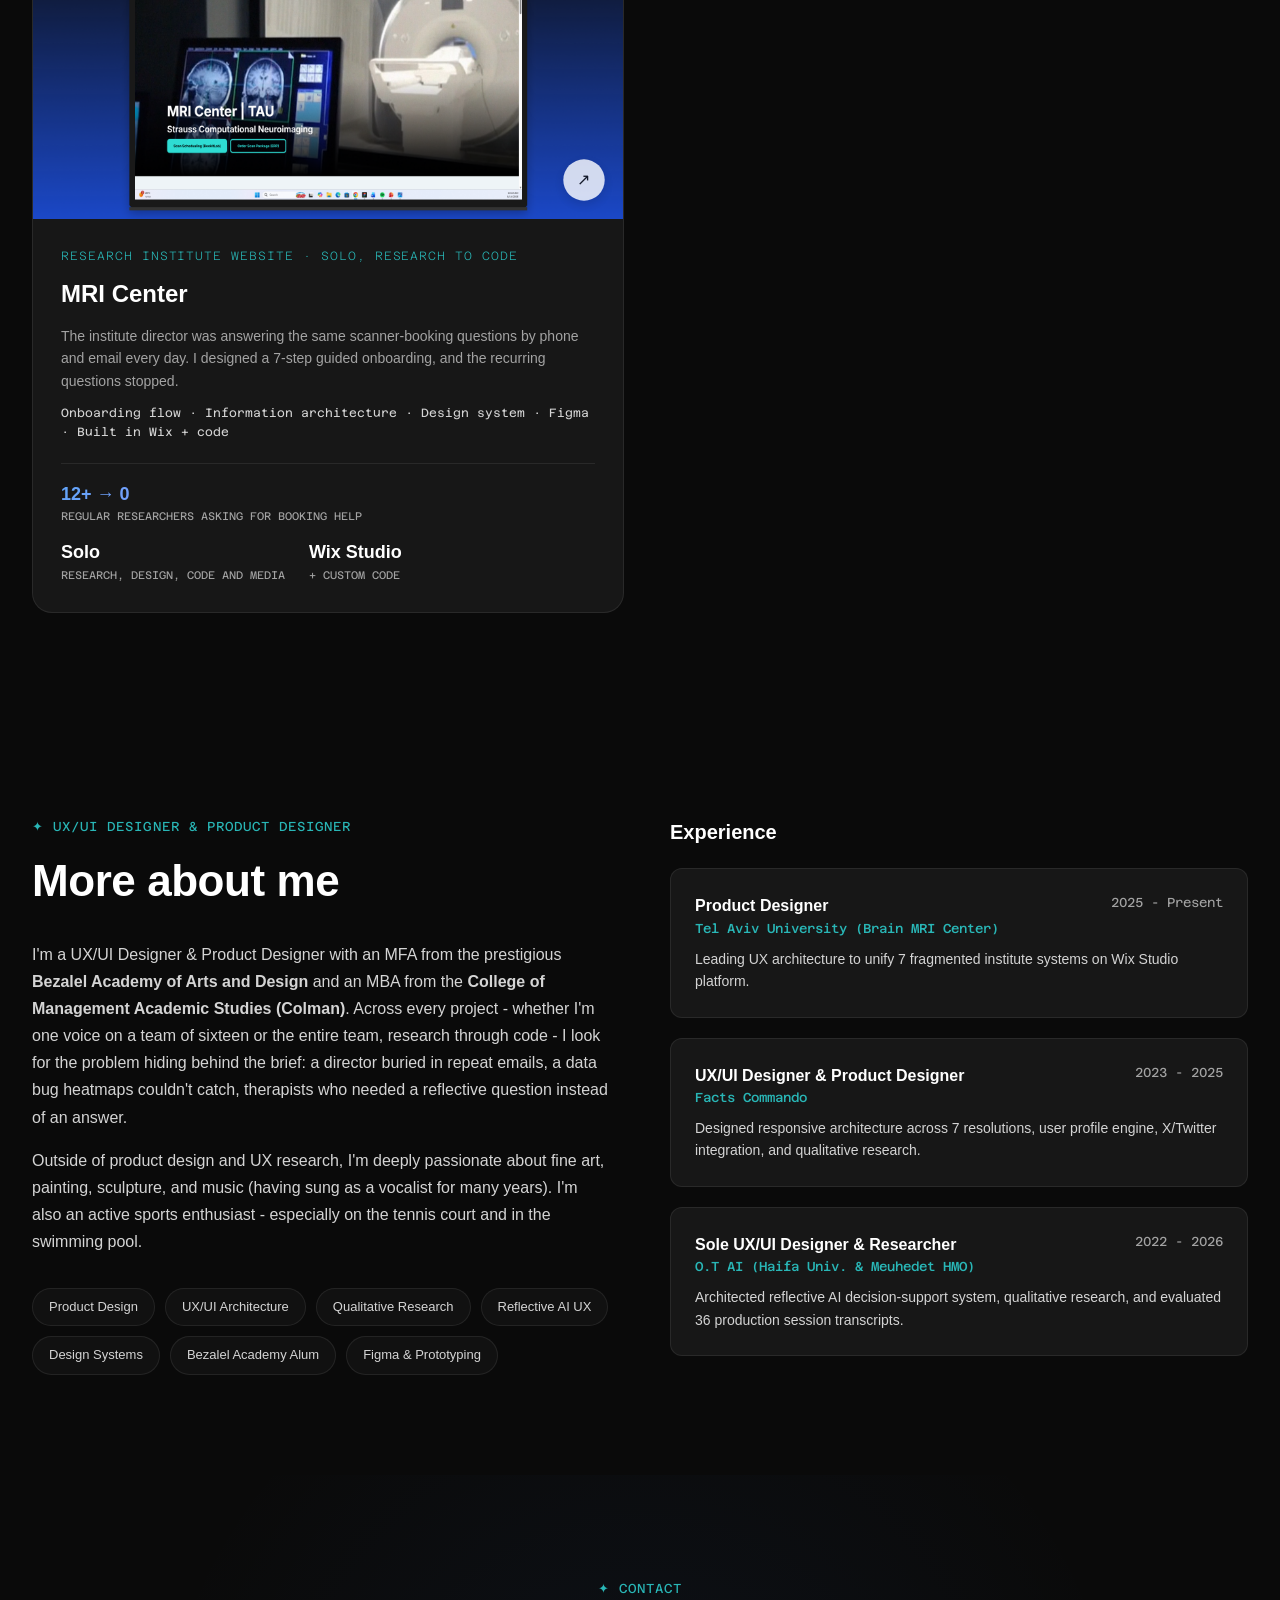
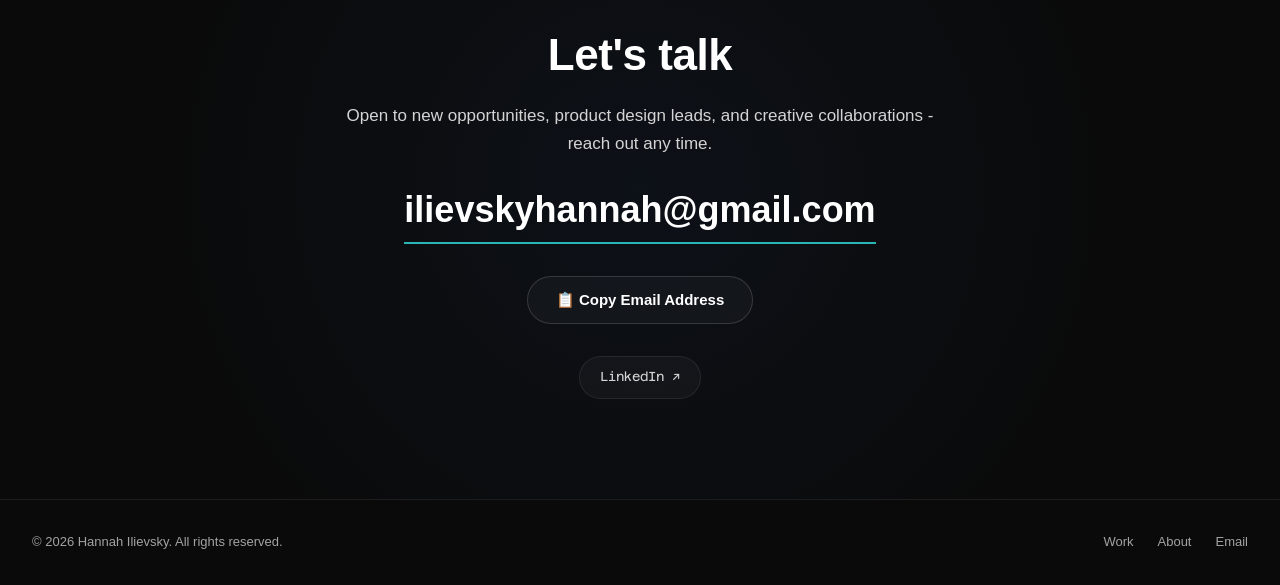
==== commit 3fccc41b: "Homepage: agreed hero line and skill labels on project cards Co-Authored-By: Claude Opus 5.5 <norepl" ====
--- a/index.html
+++ b/index.html
@@ -88,7 +88,7 @@
         </h1>
 
         <p class="hero-subtitle">
-          I chase the real problem hiding behind the brief - then own it end-to-end, from user interviews to shipped code. Sometimes on a team of sixteen, sometimes alone.
+          Product designer who brings user research into team decisions. I look for the problem behind the brief, then design and ship what fixes it.
         </p>
 
         <div class="hero-cta">
@@ -143,6 +143,7 @@
             <p class="project-desc">
               The data couldn't explain how people really used the product, so I pushed for user interviews. Then I designed personalization and a desktop version that now carries about 30% of usage.
             </p>
+            <p class="project-skills">User research · Personalization · Responsive UI · Agile product team</p>
             <div class="project-stats">
               <div class="stat-item">
                 <span class="stat-value text-accent">~30%</span>
@@ -173,6 +174,7 @@
             <p class="project-desc">
               The team planned an answer engine for occupational therapists. My interviews showed therapists needed help thinking a case through, so the AI was built to ask reflective questions instead of handing out answers.
             </p>
+            <p class="project-skills">Qualitative research · AI conversation design · User flows · Persona</p>
             <div class="project-stats">
               <div class="stat-item">
                 <span class="stat-value text-accent">7</span>
@@ -203,6 +205,7 @@
             <p class="project-desc">
               The institute director was answering the same scanner-booking questions by phone and email every day. I designed a 7-step guided onboarding, and the recurring questions stopped.
             </p>
+            <p class="project-skills">Onboarding flow · Information architecture · Design system · Figma · Built in Wix + code</p>
             <div class="project-stats">
               <div class="stat-item">
                 <span class="stat-value text-accent">12+ → 0</span>
--- a/styles.css
+++ b/styles.css
@@ -892,6 +892,14 @@
   flex: 1;
 }
 
+.project-skills {
+  font-family: var(--font-mono);
+  font-size: 12px;
+  line-height: 1.6;
+  color: var(--text-secondary);
+  margin: -12px 0 20px;
+}
+
 .project-stats {
   display: flex;
   align-items: flex-start;
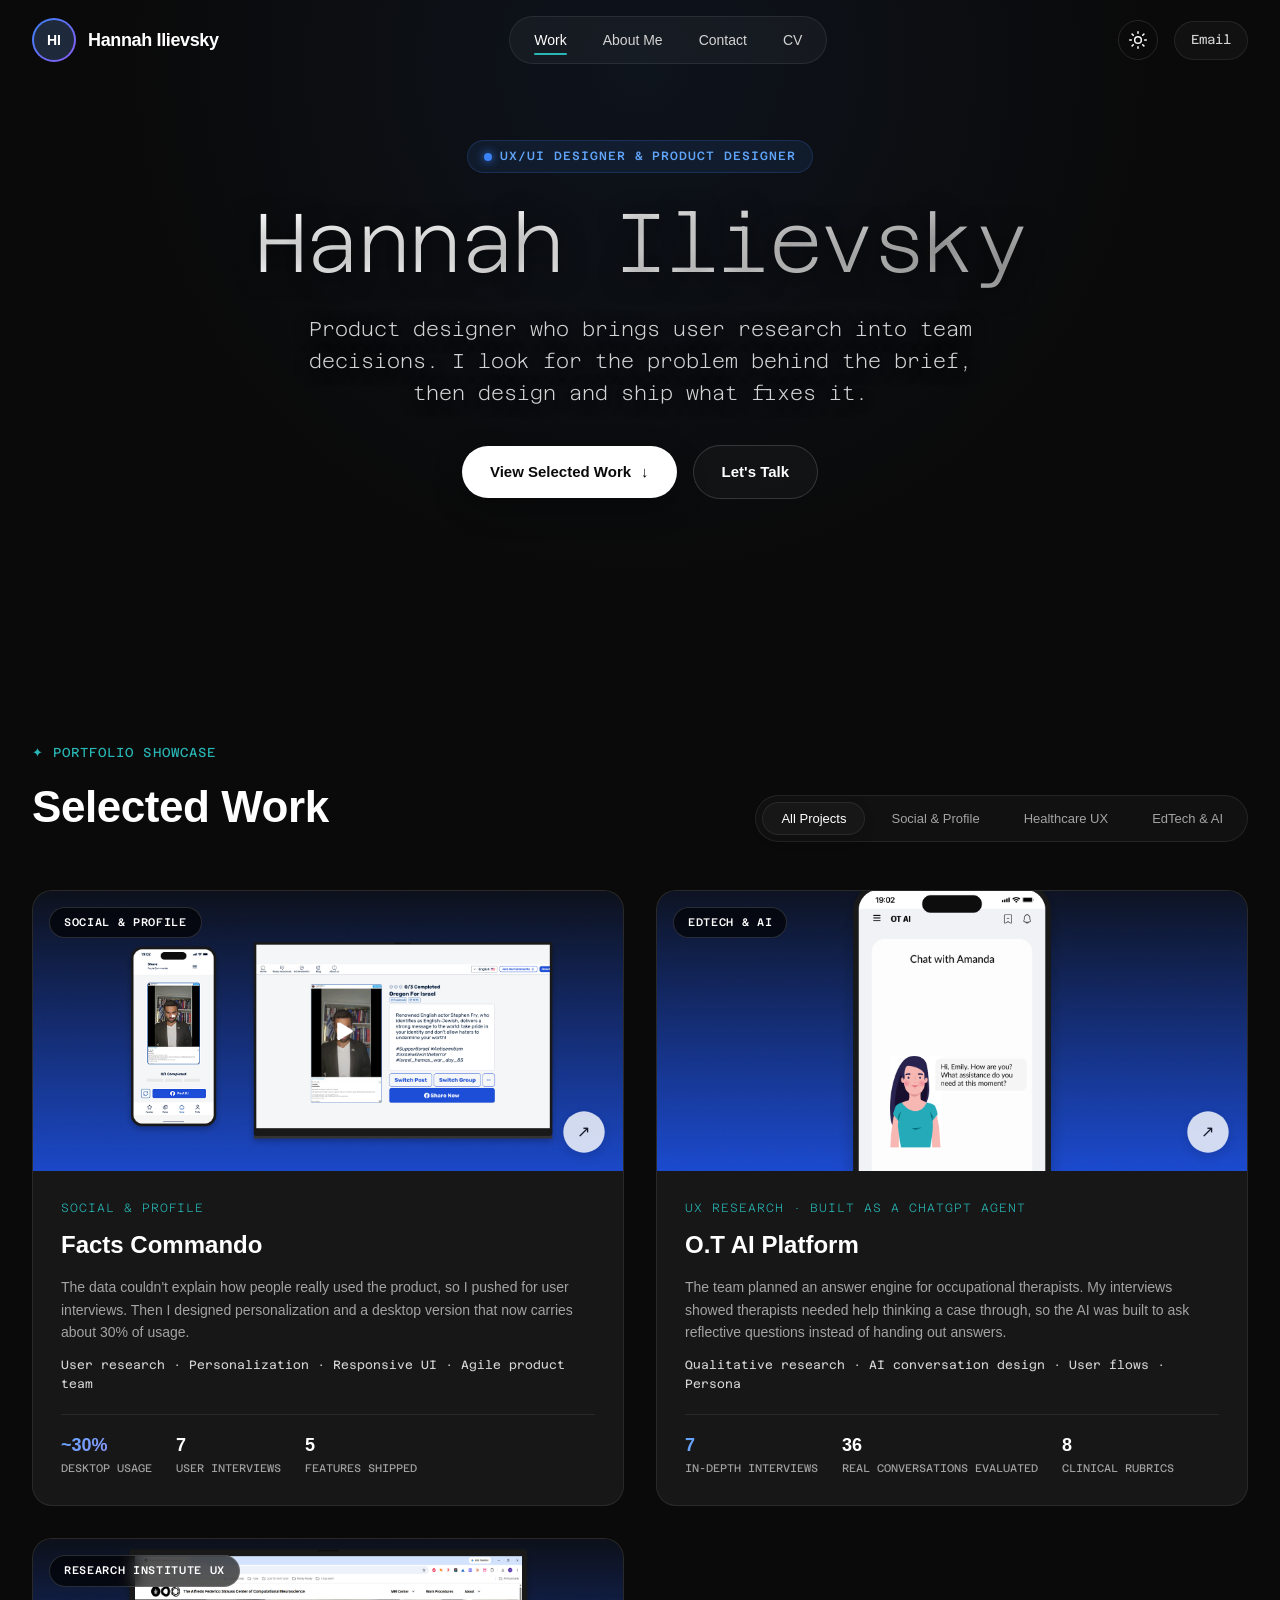
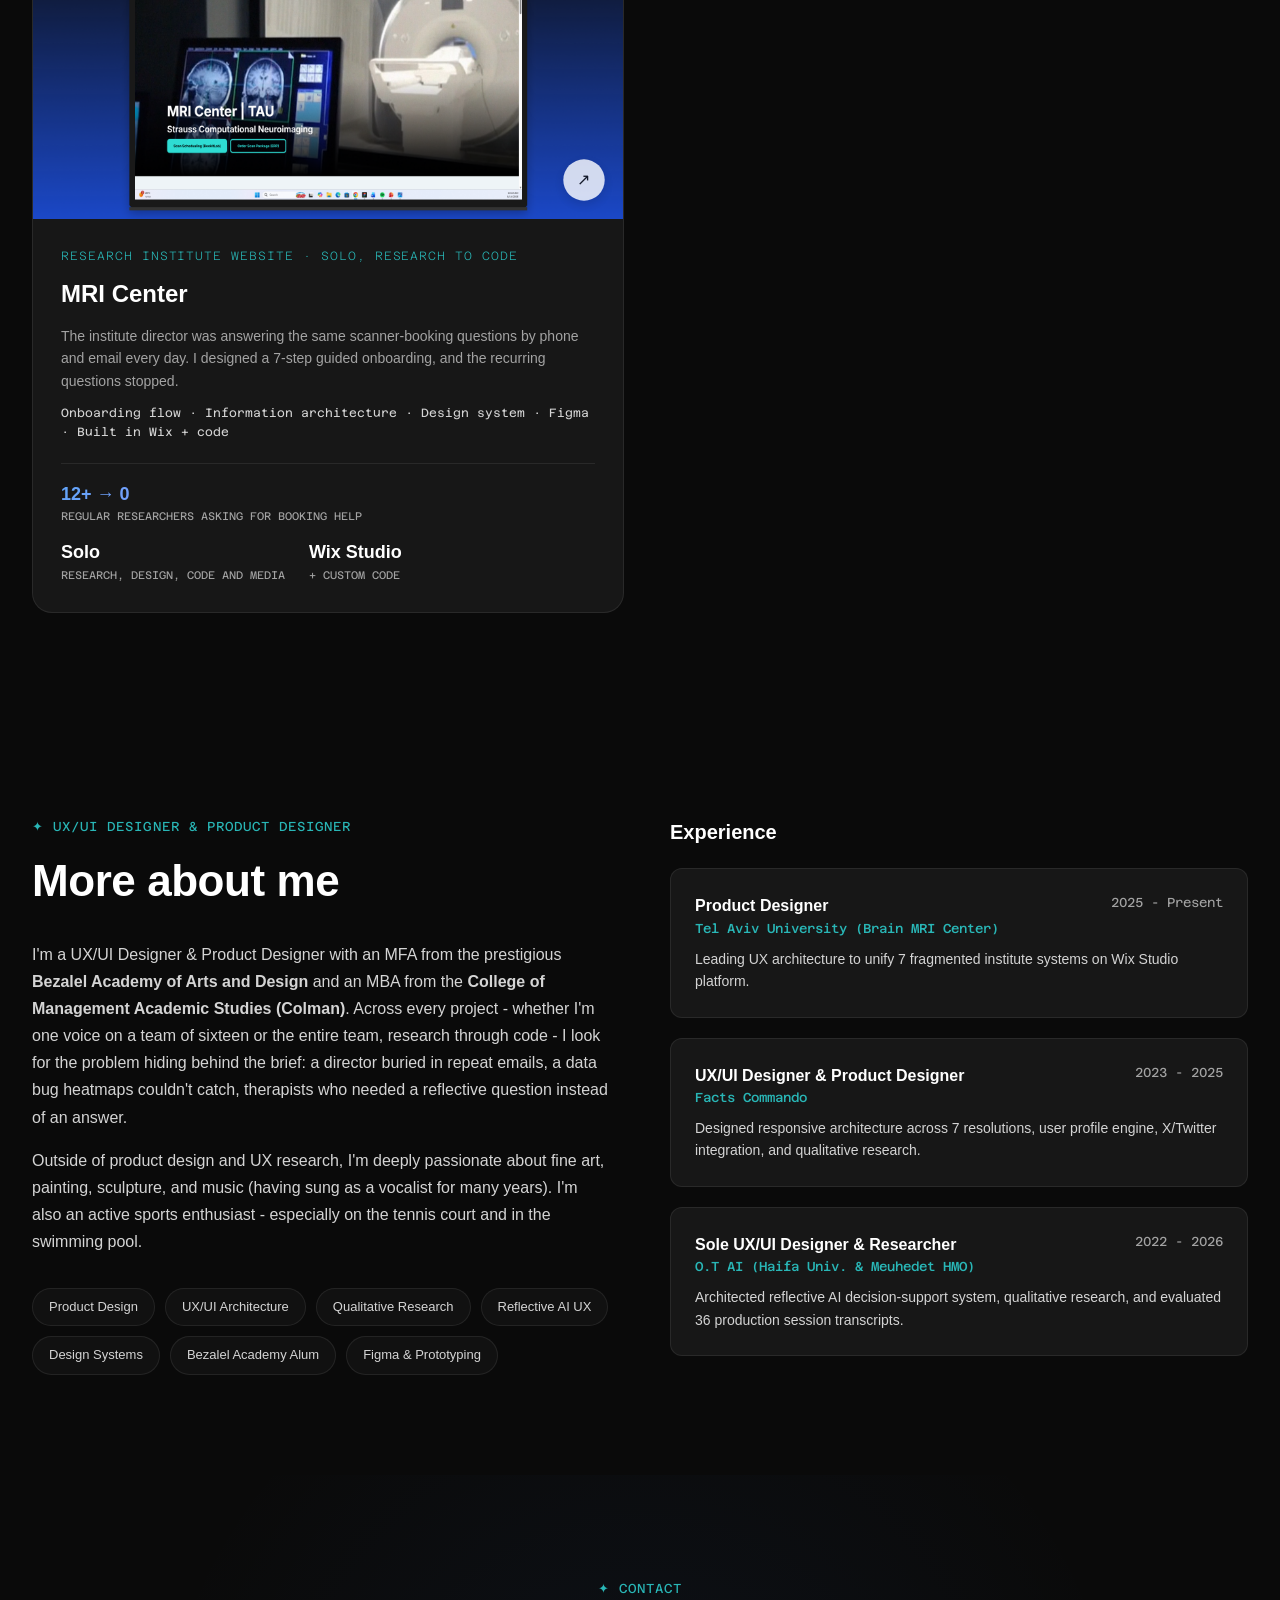
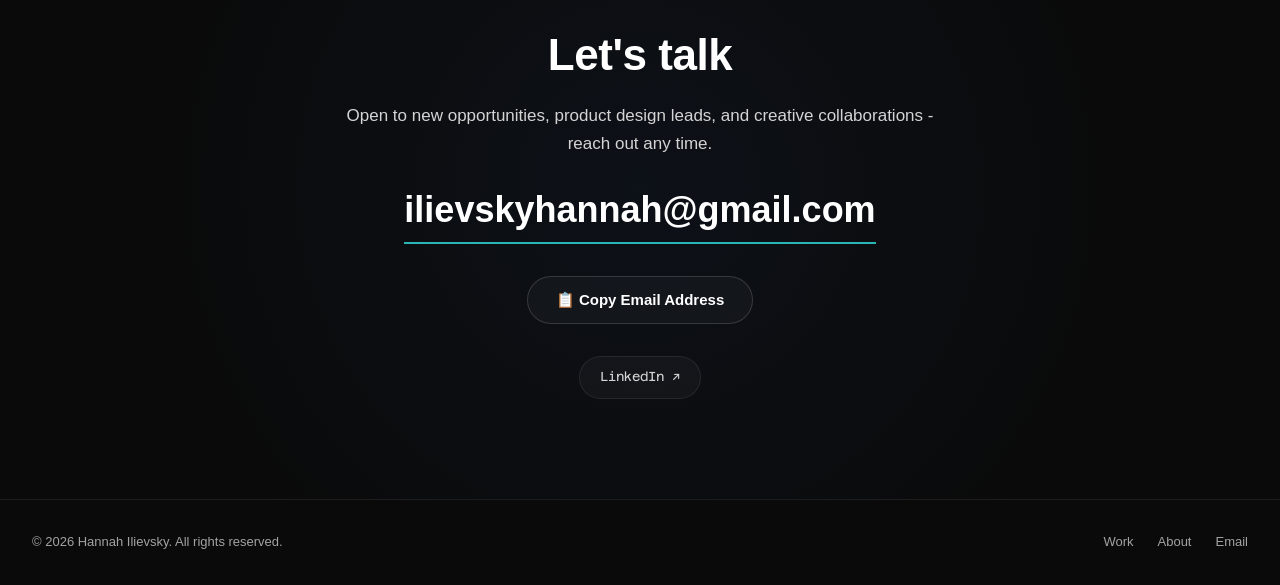
==== commit ff4d0f88: "v2 PR 1: sun/moon line-icon theme toggle Replaces the emoji in the nav's #theme-toggle with inline S" ====
--- a/index.html
+++ b/index.html
@@ -59,8 +59,9 @@
         </div>
 
         <div class="nav-actions">
-          <button class="btn-icon theme-toggle-btn" id="theme-toggle" title="Toggle Theme" aria-label="Toggle Theme">
-            <span id="theme-icon">🌙</span>
+          <button class="theme-toggle-btn" id="theme-toggle" type="button" aria-label="Switch to light mode" title="Switch to light mode">
+            <svg class="theme-icon theme-icon--sun" width="20" height="20" viewBox="0 0 24 24" fill="none" stroke="currentColor" stroke-width="1.5" stroke-linecap="round" stroke-linejoin="round" aria-hidden="true" focusable="false"><circle cx="12" cy="12" r="4"/><path d="M12 2v2M12 20v2M4.93 4.93l1.41 1.41M17.66 17.66l1.41 1.41M2 12h2M20 12h2M6.34 17.66l-1.41 1.41M19.07 4.93l-1.41 1.41"/></svg>
+            <svg class="theme-icon theme-icon--moon" width="20" height="20" viewBox="0 0 24 24" fill="none" stroke="currentColor" stroke-width="1.5" stroke-linecap="round" stroke-linejoin="round" aria-hidden="true" focusable="false"><path d="M12 3a6 6 0 0 0 9 9 9 9 0 1 1-9-9Z"/></svg>
           </button>
           <a href="mailto:ilievskyhannah@gmail.com" class="social-btn" style="padding:8px 16px;">
             <span>Email</span>
--- a/styles.css
+++ b/styles.css
@@ -53,6 +53,19 @@
 
   --transition-fast: 0.15s cubic-bezier(0.4, 0, 0.2, 1);
   --transition-normal: 0.25s cubic-bezier(0.4, 0, 0.2, 1);
+
+  /* v2 case study tokens (handoff 07 §1, Figma "Theme" collection) - Dark */
+  --background: #09090b;
+  --card: #111113;
+  --muted: #18181b;
+  --foreground: #fafafa;
+  --muted-foreground: #a1a1aa;
+  --border: #27272a;
+  --primary: #fafafa;
+  --primary-foreground: #18181b;
+  --brand: #7c9bff;
+  --brand-muted: rgb(124 155 255 / 0.12);
+  --accent: var(--accent-primary); /* the site's existing teal, #29B6B6 */
 }
 
 [data-theme="light"] {
@@ -76,6 +89,19 @@
 
   --border-subtle: rgba(0, 0, 0, 0.08);
   --border-medium: rgba(0, 0, 0, 0.15);
+
+  /* v2 case study tokens - Light (warm paper) */
+  --background: #F3F0EB;
+  --card: #FBFAF8;
+  --muted: #ECE8E2;
+  --foreground: #1C1B19;
+  --muted-foreground: #6B6760;
+  --border: #E2DDD5;
+  --primary: #1C1B19;
+  --primary-foreground: #FBFAF8;
+  --brand: #3B5BDB;
+  --brand-muted: rgb(59 91 219 / 0.10);
+  --accent: #0F7F7F; /* darker teal, passes WCAG AA on the light surfaces */
 }
 
 /* --- Base & Reset --- */
@@ -271,8 +297,36 @@
   transform: translateY(-2px);
 }
 
+/* Theme toggle: shows the mode it switches to - the sun in dark mode, the moon in light */
 .theme-toggle-btn {
-  font-size: 18px;
+  position: relative;
+  flex: none;
+  width: 40px;
+  height: 40px;
+  padding: 0;
+  display: inline-grid;
+  place-items: center;
+  border-radius: var(--radius-full);
+  border: 1px solid var(--border);
+  background: transparent;
+  color: var(--foreground);
+  cursor: pointer;
+  transition: background-color 150ms ease;
+}
+.theme-toggle-btn:hover { background: var(--muted); }
+.theme-toggle-btn:focus-visible { outline: 2px solid var(--accent); outline-offset: 2px; }
+.theme-icon {
+  grid-area: 1 / 1;
+  width: 20px;
+  height: 20px;
+  transition: opacity 150ms ease, transform 150ms ease;
+}
+.theme-icon * { vector-effect: non-scaling-stroke; } /* a true 1.5px line at 20px */
+.theme-icon--moon { opacity: 0; transform: rotate(-90deg) scale(0.8); }
+[data-theme="light"] .theme-icon--sun { opacity: 0; transform: rotate(90deg) scale(0.8); }
+[data-theme="light"] .theme-icon--moon { opacity: 1; transform: none; }
+@media (prefers-reduced-motion: reduce) {
+  .theme-icon, .theme-toggle-btn { transition: none; }
 }
 
 .nav-toggle {
@@ -1642,3 +1696,310 @@
 @media (max-width: 640px) {
   .screen { padding: 16px; border-radius: 16px; }
 }
+
+/* --- Case study top block (30-second summary; full article lives on *-process.html) --- */
+.cs-top {
+  margin-top: 8px;
+  font-size: 16px;
+  line-height: 1.75;
+  color: var(--text-secondary);
+}
+
+.cs-block {
+  margin-bottom: 40px;
+}
+
+.cs-block p {
+  margin: 0;
+}
+
+.cs-eyebrow {
+  font-family: var(--font-mono);
+  font-size: 12px;
+  font-weight: 500;
+  text-transform: uppercase;
+  letter-spacing: 0.14em;
+  color: var(--text-muted);
+  margin: 0 0 12px;
+}
+
+.cs-lead {
+  font-size: 20px;
+  line-height: 1.6;
+  color: var(--text-primary);
+}
+
+/* Results strip: data, so it is the one boxed element in the top block */
+.cs-results {
+  display: grid;
+  grid-template-columns: repeat(auto-fit, minmax(220px, 1fr));
+  gap: 24px;
+  background: var(--bg-secondary);
+  border: 1px solid var(--border-subtle);
+  border-radius: var(--radius-md);
+  padding: 24px;
+  margin: -16px 0 12px;
+}
+
+.cs-result {
+  display: flex;
+  flex-direction: column;
+  gap: 4px;
+}
+
+.cs-result-value {
+  font-family: var(--font-display);
+  font-size: 30px;
+  font-weight: 600;
+  letter-spacing: -0.025em;
+  line-height: 1.2;
+  color: var(--text-primary);
+  white-space: nowrap;
+}
+
+.cs-result-label {
+  font-size: 14px;
+  line-height: 1.5;
+  color: var(--text-secondary);
+}
+
+.cs-result-source {
+  font-family: var(--font-mono);
+  font-size: 12px;
+  color: var(--text-muted);
+}
+
+.cs-activity {
+  font-size: 14px;
+  line-height: 1.6;
+  color: var(--text-muted);
+  margin: 0 0 48px;
+}
+
+.cs-activity-label {
+  font-family: var(--font-mono);
+  font-size: 12px;
+  text-transform: uppercase;
+  letter-spacing: 0.14em;
+  margin-right: 8px;
+}
+
+.cs-decisions {
+  list-style: none;
+  margin: 0;
+  padding: 0;
+  display: flex;
+  flex-direction: column;
+  gap: 28px;
+}
+
+.cs-decisions h3 {
+  font-family: var(--font-heading);
+  font-size: 20px;
+  font-weight: 600;
+  letter-spacing: -0.025em;
+  line-height: 1.4;
+  color: var(--text-primary);
+  margin: 0 0 6px;
+}
+
+.cs-more {
+  display: inline-block;
+  margin-top: 8px;
+  font-size: 14px;
+  color: var(--text-primary);
+  text-decoration: underline;
+  text-decoration-color: var(--border-medium);
+  text-underline-offset: 4px;
+}
+
+.cs-more:hover,
+.cs-more:focus-visible {
+  text-decoration-color: currentColor;
+}
+
+.cs-full-link {
+  margin: 8px 0 24px;
+}
+
+.cs-back-summary {
+  margin: 8px 0 32px;
+}
+
+@media (max-width: 640px) {
+  .cs-lead { font-size: 18px; }
+  .cs-results { padding: 20px; }
+}
+
+/* ==========================================================================
+   v2 CASE STUDY COMPONENTS (handoff 07 §2-§5)
+   Shared by the three summary pages. Prefixed v2- so nothing here touches
+   the current pages or the Full process pages. Breakpoint: 640px.
+   ========================================================================== */
+
+/* --- Page layout (handoff 07 §3) --- */
+.v2-page { background: var(--background); color: var(--foreground); padding: 64px 0 96px; }
+.v2-container { width: min(1024px, 100% - 48px); margin-inline: auto; }
+.v2-sections { display: grid; gap: 64px; }
+.v2-section { display: grid; gap: 24px; }
+.v2-intro { display: grid; gap: 16px; }
+
+/* --- Breadcrumb (desktop only) --- */
+.v2-breadcrumb { display: flex; align-items: center; gap: 8px; margin-bottom: 16px; font: 500 14px/20px var(--font-sans); color: var(--muted-foreground); }
+.v2-breadcrumb a { color: var(--muted-foreground); transition: color var(--transition-fast); }
+.v2-breadcrumb a:hover, .v2-breadcrumb a:focus-visible { color: var(--foreground); }
+.v2-breadcrumb [aria-current] { color: var(--foreground); }
+
+/* --- Hero panel: transparent PNG on a --card panel.
+   Give the mobile <source> its own width/height so the panel has no gap. --- */
+.v2-hero { background: var(--card); border: 1px solid var(--border); border-radius: 12px; overflow: hidden; }
+.v2-hero img { display: block; width: 100%; height: auto; }
+/* one <picture> per theme; the manual toggle sets data-theme, so no prefers-color-scheme */
+.v2-hero__light { display: none; }
+[data-theme="light"] .v2-hero__light { display: block; }
+[data-theme="light"] .v2-hero__dark { display: none; }
+
+/* --- Type roles --- */
+.v2-title { font: 700 48px/48px var(--font-sans); letter-spacing: -0.02em; color: var(--foreground); }
+.v2-lead { font: 300 18px/30px var(--font-mono); color: var(--muted-foreground); }
+.v2-h2 { font: 700 24px/32px var(--font-sans); letter-spacing: -0.015em; color: var(--foreground); }
+.v2-body { font: 400 15px/24px var(--font-sans); color: var(--muted-foreground); max-width: 720px; }
+
+/* no orphan words */
+.v2-title, .v2-lead, .v2-h2, .v2-decision__title, .v2-lesson__title { text-wrap: balance; }
+.v2-body, .v2-note__text, .v2-fc dd, .v2-lesson p { text-wrap: pretty; }
+
+/* --- Badge --- */
+.v2-badges { display: flex; flex-wrap: wrap; gap: 8px; }
+.v2-badge {
+  display: inline-flex; align-items: center; white-space: nowrap;
+  font: 400 12px/16px var(--font-mono); text-transform: uppercase; letter-spacing: 0.08em;
+  padding: 2px 10px; border-radius: 6px;
+  border: 1px solid var(--border); color: var(--foreground); background: transparent;
+}
+.v2-badge--brand { background: var(--brand-muted); color: var(--brand); border-color: transparent; }
+
+/* --- Button --- */
+.v2-btn {
+  display: inline-flex; align-items: center; justify-content: center; gap: 8px;
+  font: 500 14px/20px var(--font-sans); padding: 10px 16px; border-radius: 8px;
+  border: 1px solid transparent; text-decoration: none;
+  transition: background-color var(--transition-fast), opacity var(--transition-fast), border-color var(--transition-fast);
+}
+.v2-btn--primary { background: var(--primary); color: var(--primary-foreground); }
+.v2-btn--primary:hover { opacity: 0.88; }
+.v2-btn--outline { background: transparent; border-color: var(--foreground); color: var(--foreground); }
+.v2-btn--outline:hover { background: var(--muted); }
+.v2-btn:focus-visible { outline: 2px solid var(--accent); outline-offset: 2px; }
+.v2-actions { display: flex; flex-wrap: wrap; gap: 12px; padding-top: 32px; border-top: 1px solid var(--border); }
+
+/* --- Meta row --- */
+.v2-meta {
+  display: grid; grid-template-columns: repeat(4, 1fr); gap: 16px 24px;
+  padding: 16px 0; margin: 0; border-top: 1px solid var(--border); border-bottom: 1px solid var(--border);
+}
+.v2-meta dt { font: 400 12px/16px var(--font-mono); text-transform: uppercase; letter-spacing: 0.08em; color: var(--muted-foreground); }
+.v2-meta dd { margin: 4px 0 0; font: 500 14px/20px var(--font-sans); color: var(--foreground); }
+
+/* --- Stat card --- */
+.v2-stats { display: grid; grid-template-columns: repeat(3, 1fr); gap: 16px; }
+.v2-stat { background: var(--card); border: 1px solid var(--border); border-radius: 12px; padding: 20px; }
+.v2-stat__label { font: 500 14px/20px var(--font-sans); color: var(--muted-foreground); }
+.v2-stat__value { margin-top: 8px; font: 700 30px/36px var(--font-sans); letter-spacing: -0.02em; color: var(--foreground); text-wrap: balance; }
+.v2-stat__note { margin-top: 8px; font: 500 12px/16px var(--font-sans); color: var(--muted-foreground); }
+
+/* --- Research note (brand badge + muted text) --- */
+.v2-note { display: flex; align-items: baseline; gap: 12px; }
+.v2-note .v2-badge { flex: none; }
+.v2-note__text { font: 400 14px/20px var(--font-sans); color: var(--muted-foreground); }
+
+/* --- Decision card (text-only is the base; --image and .v2-flow add to it) --- */
+.v2-decisions { display: grid; gap: 16px; }
+.v2-decision { background: var(--card); border: 1px solid var(--border); border-radius: 12px; padding: 24px 24px 24px 32px; }
+.v2-decision__head { display: flex; align-items: center; gap: 12px; }
+.v2-decision__num { font: 400 12px/16px var(--font-mono); color: var(--muted-foreground); }
+.v2-decision__title { margin: 12px 0 16px; font: 700 20px/28px var(--font-sans); letter-spacing: -0.01em; color: var(--foreground); }
+
+.v2-fc { display: grid; grid-template-columns: 56px 1fr; gap: 12px 0; margin: 0; }
+.v2-fc dt { font: 500 11px/24px var(--font-mono); text-transform: uppercase; letter-spacing: 0.08em; color: var(--muted-foreground); }
+.v2-fc dd { margin: 0; font: 400 15px/24px var(--font-sans); color: var(--muted-foreground); }
+.v2-fc dd.v2-fc__chose { color: var(--foreground); } /* the choice is the brightest line */
+
+/* screenshot panel, used by image cards and flow steps */
+.v2-shot {
+  display: flex; align-items: center; justify-content: center; overflow: hidden;
+  background: var(--background); border: 1px solid var(--border); border-radius: 8px; padding: 12px;
+}
+.v2-shot img { max-width: 100%; max-height: 100%; width: auto; height: auto; object-fit: contain; }
+
+.v2-decision--image { display: grid; grid-template-columns: minmax(0, 1fr) 400px; gap: 32px; align-items: center; }
+.v2-decision--image .v2-shot { height: 260px; }
+
+/* cover: pre-cropped, borderless images fill the panel edge to edge; the panel
+   supplies the border and radius. Centred, so one file serves desktop and phone. */
+/* phone screenshots (portrait flow, contained image cards) get rounded corners on the
+   image itself; cropped full-page shots (cover, landscape flow) stay square */
+.v2-flow:not(.v2-flow--landscape) .v2-shot img,
+.v2-decision--image .v2-shot:not(.v2-shot--cover) img { border-radius: 14px; }
+
+.v2-shot--cover { padding: 0; }
+.v2-shot--cover img { width: 100%; height: 100%; max-width: none; max-height: none; object-fit: cover; object-position: center; }
+
+/* flow (decision 01 - the user journey) */
+.v2-flow {
+  --shot-h: 320px;
+  list-style: none; margin: 24px 0 0; padding: 0;
+  display: grid; grid-template-columns: minmax(0, 1fr) 24px minmax(0, 1fr) 24px minmax(0, 1fr); gap: 0 12px;
+}
+.v2-flow--landscape { --shot-h: 180px; }
+.v2-flow__step { display: flex; flex-direction: column; gap: 12px; min-width: 0; }
+.v2-flow__step .v2-shot { height: var(--shot-h); }
+.v2-flow__arrow { padding-top: calc(var(--shot-h) / 2 - 12px); text-align: center; color: var(--muted-foreground); font: 400 16px/24px var(--font-sans); }
+.v2-flow__arrow::before { content: "\2192"; }
+.v2-flow__label { display: flex; align-items: center; gap: 8px; font: 500 14px/20px var(--font-sans); color: var(--foreground); }
+.v2-dot {
+  flex: none; display: inline-grid; place-items: center; width: 20px; height: 20px; border-radius: 50%;
+  background: var(--brand-muted); color: var(--brand); font: 400 11px/1 var(--font-mono);
+}
+
+/* --- Lesson card (styled like the quote callout: teal left bar, no other border) --- */
+.v2-lesson { background: var(--card); border-left: 3px solid var(--accent); border-radius: 12px; padding: 28px 32px; }
+.v2-lesson__title { margin: 16px 0 12px; font: 500 24px/32px var(--font-sans); letter-spacing: -0.01em; color: var(--foreground); }
+.v2-lesson p { font: 400 15px/24px var(--font-sans); color: var(--muted-foreground); }
+.v2-lesson p.v2-lesson__next { margin-top: 12px; color: var(--foreground); }
+
+/* --- Phone --- */
+@media (max-width: 640px) {
+  .v2-page { padding: 24px 0 64px; }
+  .v2-sections { gap: 48px; }
+  .v2-breadcrumb { display: none; }
+
+  .v2-title { font-size: 36px; line-height: 40px; }
+  .v2-lead { font-size: 15px; line-height: 24px; }
+  .v2-h2 { font-size: 20px; line-height: 28px; }
+
+  .v2-meta { grid-template-columns: repeat(2, 1fr); }
+  .v2-stats { grid-template-columns: 1fr; }
+  .v2-stat__value { font-size: 28px; line-height: 36px; }
+  .v2-note { flex-direction: column; align-items: flex-start; gap: 8px; }
+
+  .v2-decision { padding: 16px 16px 20px; }
+  .v2-decision__title { font-size: 18px; line-height: 28px; }
+  .v2-fc { grid-template-columns: 1fr; gap: 0; }
+  .v2-fc dd + dt { margin-top: 12px; }
+  .v2-decision--image { grid-template-columns: 1fr; gap: 20px; }
+  .v2-decision--image .v2-shot { order: -1; height: 190px; } /* Figma: 308x190, cover and contained */
+  .v2-flow:not(.v2-flow--landscape) .v2-shot img,
+  .v2-decision--image .v2-shot:not(.v2-shot--cover) img { border-radius: 10px; }
+
+  .v2-flow { --shot-h: 260px; grid-template-columns: 1fr; gap: 12px; }
+  .v2-flow--landscape { --shot-h: 200px; }
+  .v2-flow__arrow { padding-top: 0; }
+  .v2-flow__arrow::before { content: "\2193"; }
+
+  .v2-lesson { padding: 24px 20px; }
+  .v2-lesson__title { font-size: 20px; line-height: 28px; }
+
+  .v2-actions { flex-direction: column; }
+  .v2-actions .v2-btn { width: 100%; }
+}
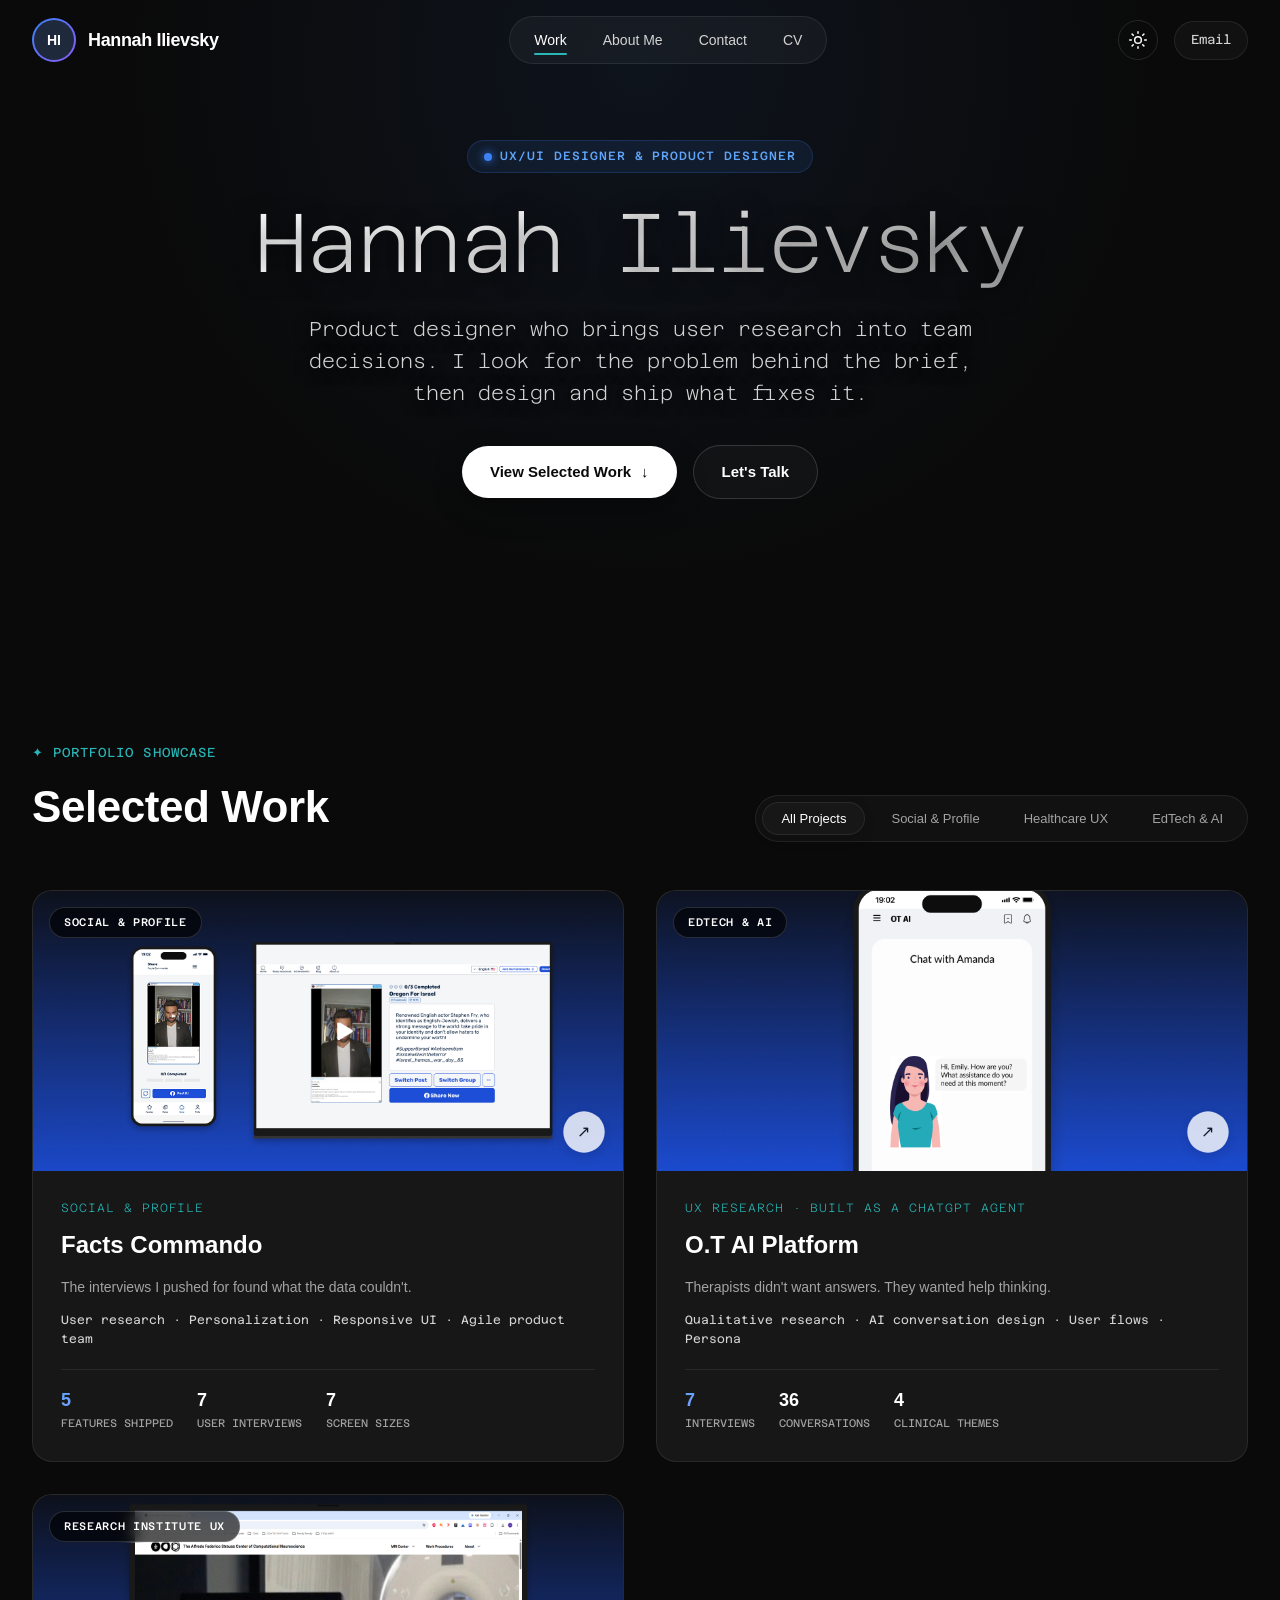
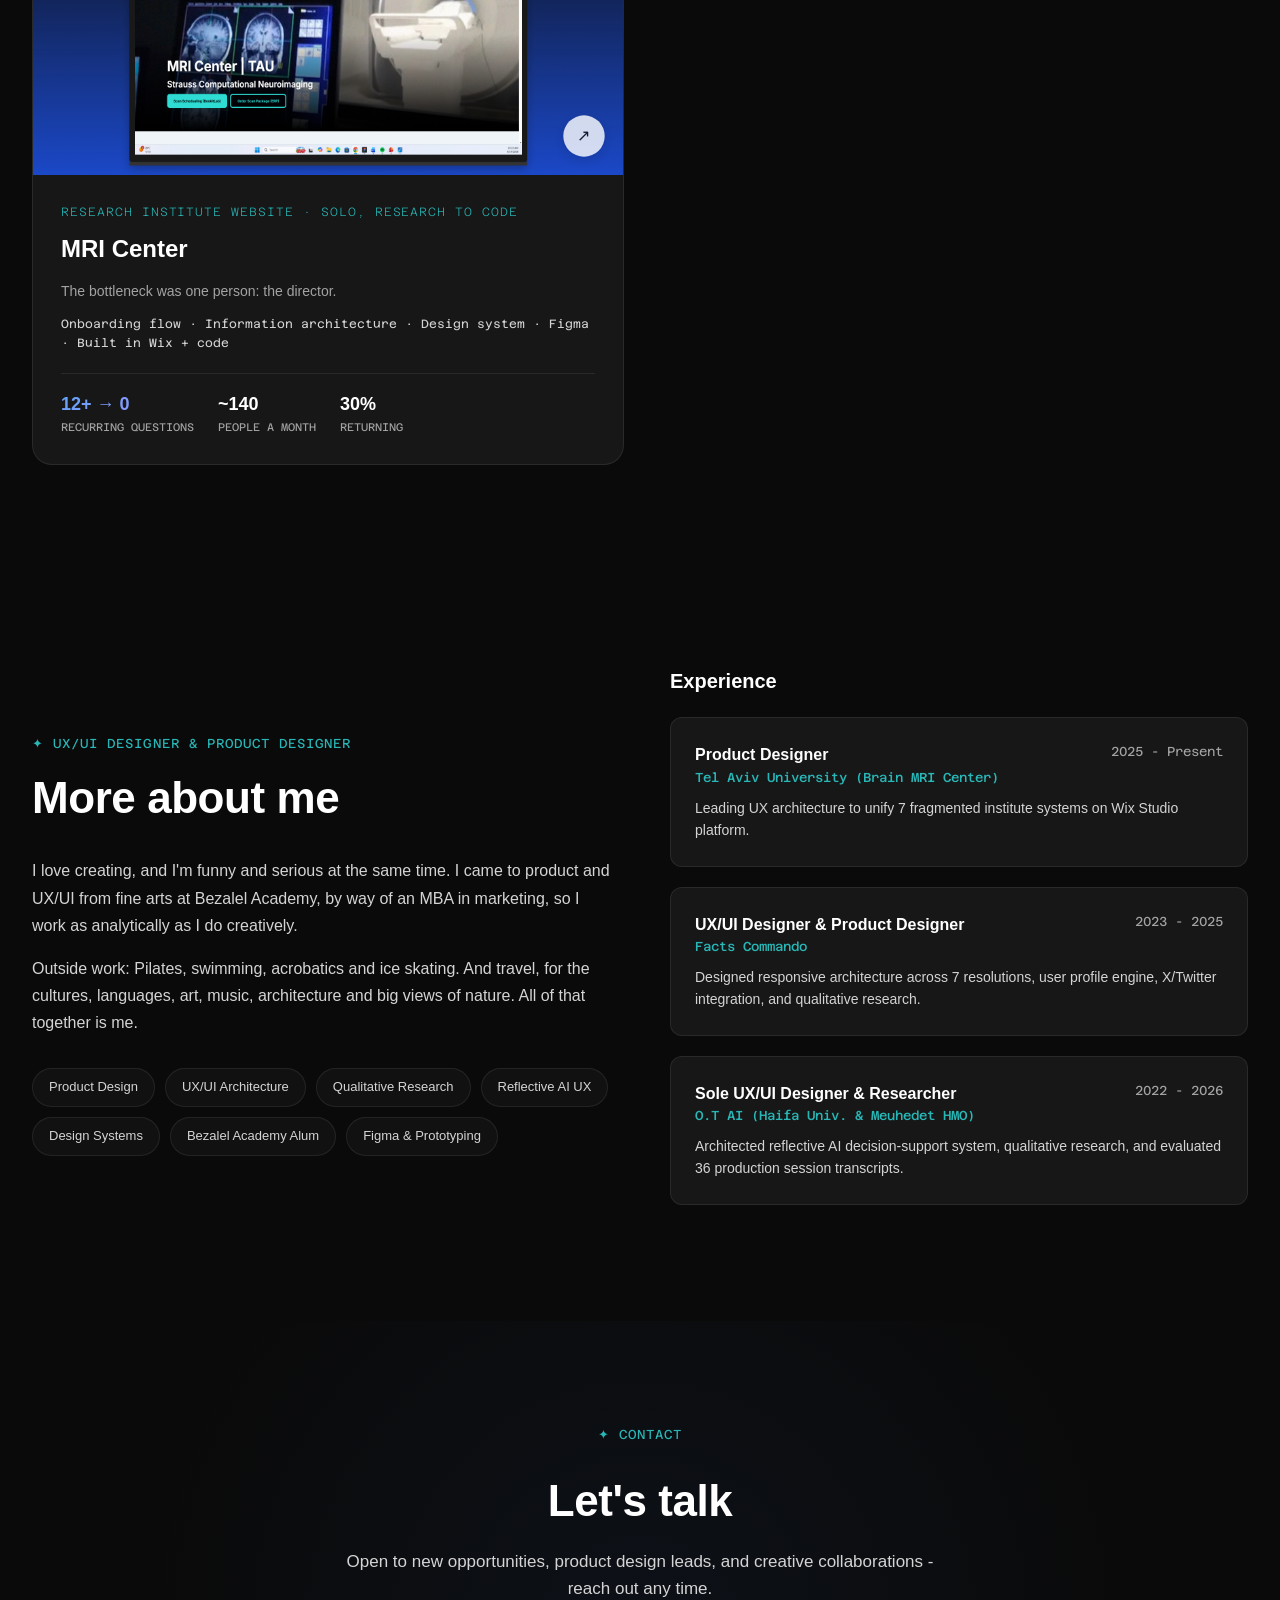
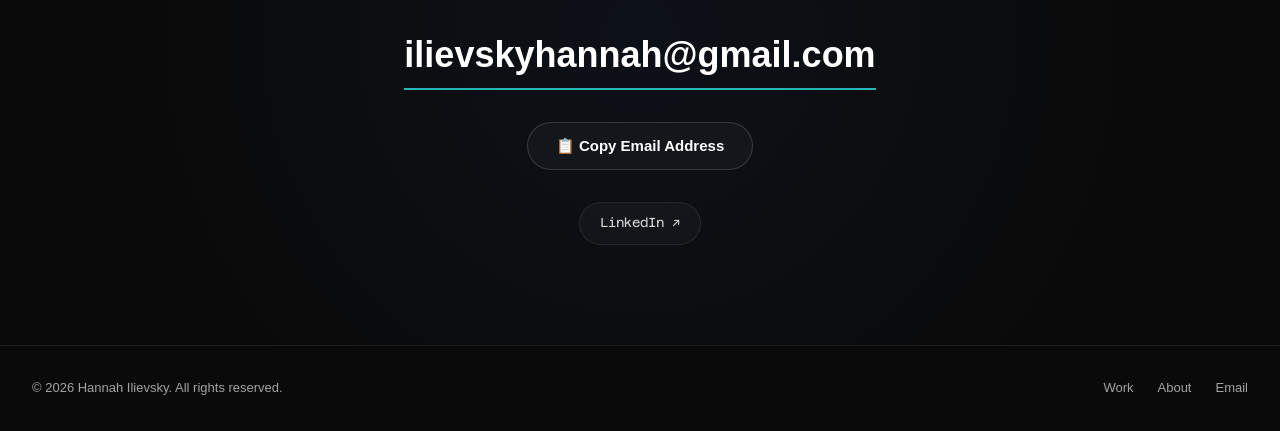
==== commit 3d75e1f4: "Homepage v3 copy patch: card stats and one-liners from the case studies, About text from spec 08 Co-" ====
--- a/index.html
+++ b/index.html
@@ -142,21 +142,21 @@
             <div class="project-category">Social & Profile</div>
             <h3 class="project-title"><a href="facts-commando.html">Facts Commando</a></h3>
             <p class="project-desc">
-              The data couldn't explain how people really used the product, so I pushed for user interviews. Then I designed personalization and a desktop version that now carries about 30% of usage.
+              The interviews I pushed for found what the data&nbsp;couldn't.
             </p>
             <p class="project-skills">User research · Personalization · Responsive UI · Agile product team</p>
             <div class="project-stats">
               <div class="stat-item">
-                <span class="stat-value text-accent">~30%</span>
-                <span class="stat-label">Desktop usage</span>
+                <span class="stat-value text-accent">5</span>
+                <span class="stat-label">Features shipped</span>
               </div>
               <div class="stat-item">
                 <span class="stat-value">7</span>
                 <span class="stat-label">User interviews</span>
               </div>
               <div class="stat-item">
-                <span class="stat-value">5</span>
-                <span class="stat-label">Features shipped</span>
+                <span class="stat-value">7</span>
+                <span class="stat-label">Screen sizes</span>
               </div>
             </div>
           </div>
@@ -173,21 +173,21 @@
             <div class="project-category">UX research · built as a ChatGPT agent</div>
             <h3 class="project-title"><a href="ot-ai.html">O.T AI Platform</a></h3>
             <p class="project-desc">
-              The team planned an answer engine for occupational therapists. My interviews showed therapists needed help thinking a case through, so the AI was built to ask reflective questions instead of handing out answers.
+              Therapists didn't want answers. They wanted help&nbsp;thinking.
             </p>
             <p class="project-skills">Qualitative research · AI conversation design · User flows · Persona</p>
             <div class="project-stats">
               <div class="stat-item">
                 <span class="stat-value text-accent">7</span>
-                <span class="stat-label">In-depth interviews</span>
+                <span class="stat-label">Interviews</span>
               </div>
               <div class="stat-item">
                 <span class="stat-value">36</span>
-                <span class="stat-label">Real conversations evaluated</span>
-              </div>
-              <div class="stat-item">
-                <span class="stat-value">8</span>
-                <span class="stat-label">Clinical rubrics</span>
+                <span class="stat-label">Conversations</span>
+              </div>
+              <div class="stat-item">
+                <span class="stat-value">4</span>
+                <span class="stat-label">Clinical themes</span>
               </div>
             </div>
           </div>
@@ -204,21 +204,21 @@
             <div class="project-category">Research institute website · solo, research to code</div>
             <h3 class="project-title"><a href="mri-center.html">MRI Center</a></h3>
             <p class="project-desc">
-              The institute director was answering the same scanner-booking questions by phone and email every day. I designed a 7-step guided onboarding, and the recurring questions stopped.
+              The bottleneck was one person: the&nbsp;director.
             </p>
             <p class="project-skills">Onboarding flow · Information architecture · Design system · Figma · Built in Wix + code</p>
             <div class="project-stats">
               <div class="stat-item">
                 <span class="stat-value text-accent">12+ → 0</span>
-                <span class="stat-label">Regular researchers asking for booking help</span>
-              </div>
-              <div class="stat-item">
-                <span class="stat-value">Solo</span>
-                <span class="stat-label">Research, design, code and media</span>
-              </div>
-              <div class="stat-item">
-                <span class="stat-value">Wix Studio</span>
-                <span class="stat-label">+ custom code</span>
+                <span class="stat-label">Recurring questions</span>
+              </div>
+              <div class="stat-item">
+                <span class="stat-value">~140</span>
+                <span class="stat-label">People a month</span>
+              </div>
+              <div class="stat-item">
+                <span class="stat-value">30%</span>
+                <span class="stat-label">Returning</span>
               </div>
             </div>
           </div>
@@ -241,10 +241,10 @@
           <h2 class="section-title" style="margin-bottom:24px;">More about me</h2>
           
           <p style="font-size: 16px; line-height: 1.7; color: var(--text-body); margin-bottom: 16px;">
-            I'm a UX/UI Designer & Product Designer with an MFA from the prestigious <strong>Bezalel Academy of Arts and Design</strong> and an MBA from the <strong>College of Management Academic Studies (Colman)</strong>. Across every project - whether I'm one voice on a team of sixteen or the entire team, research through code - I look for the problem hiding behind the brief: a director buried in repeat emails, a data bug heatmaps couldn't catch, therapists who needed a reflective question instead of an answer.
+            I love creating, and I'm funny and serious at the same time. I came to product and UX/UI from fine arts at Bezalel Academy, by way of an MBA in marketing, so I work as analytically as I do&nbsp;creatively.
           </p>
           <p style="font-size: 16px; line-height: 1.7; color: var(--text-body); margin-bottom: 24px;">
-            Outside of product design and UX research, I'm deeply passionate about fine art, painting, sculpture, and music (having sung as a vocalist for many years). I'm also an active sports enthusiast - especially on the tennis court and in the swimming pool.
+            Outside work: Pilates, swimming, acrobatics and ice skating. And travel, for the cultures, languages, art, music, architecture and big views of nature. All of that together is&nbsp;me.
           </p>
 
           <div class="skills-list">
--- a/styles.css
+++ b/styles.css
@@ -59,13 +59,17 @@
   --card: #111113;
   --muted: #18181b;
   --foreground: #fafafa;
-  --muted-foreground: #a1a1aa;
+  --muted-foreground: #B8B8BF; /* v3: 10.1:1 on the background */
   --border: #27272a;
   --primary: #fafafa;
   --primary-foreground: #18181b;
   --brand: #7c9bff;
   --brand-muted: rgb(124 155 255 / 0.12);
-  --accent: var(--accent-primary); /* the site's existing teal, #29B6B6 */
+  /* v3 (handoff 08 §1): ultramarine. --accent is for short labels and numbers only, never paragraphs */
+  --accent: #7F96D8;
+  --accent-tint: rgba(127, 150, 216, 0.14);
+  --accent-strong: #3E59A5;
+  --on-accent: #FFFFFF;
 }
 
 [data-theme="light"] {
@@ -95,13 +99,16 @@
   --card: #FBFAF8;
   --muted: #ECE8E2;
   --foreground: #1C1B19;
-  --muted-foreground: #6B6760;
+  --muted-foreground: #57534C; /* v3: 6.7:1 on the background, 5.9:1 in the Chose boxes */
   --border: #E2DDD5;
   --primary: #1C1B19;
   --primary-foreground: #FBFAF8;
   --brand: #3B5BDB;
   --brand-muted: rgb(59 91 219 / 0.10);
-  --accent: #0F7F7F; /* darker teal, passes WCAG AA on the light surfaces */
+  --accent: #3E59A5;
+  --accent-tint: rgba(62, 89, 165, 0.10);
+  --accent-strong: #3E59A5;
+  --on-accent: #FFFFFF;
 }
 
 /* --- Base & Reset --- */
@@ -192,6 +199,13 @@
   -webkit-backdrop-filter: blur(16px);
   border-bottom: 1px solid var(--border-subtle);
   box-shadow: var(--shadow-sm);
+}
+
+/* Light mode: warm paper instead of pure white (19 Nov 2026) */
+[data-theme="light"] .navbar-wrapper.scrolled {
+  background: color-mix(in srgb, var(--background) 85%, transparent);
+  border-bottom: 1px solid var(--border);
+  box-shadow: none;
 }
 
 .navbar {
@@ -1866,7 +1880,7 @@
 .v2-body { font: 400 15px/24px var(--font-sans); color: var(--muted-foreground); max-width: 720px; }
 
 /* no orphan words */
-.v2-title, .v2-lead, .v2-h2, .v2-decision__title, .v2-lesson__title { text-wrap: balance; }
+.v2-title, .v2-lead, .v2-h2, .v2-decision__title, .v2-lesson__title, .v2-meta dd, .v2-stat__note { text-wrap: balance; }
 .v2-body, .v2-note__text, .v2-fc dd, .v2-lesson p { text-wrap: pretty; }
 
 /* --- Badge --- */
@@ -2003,3 +2017,222 @@
   .v2-actions { flex-direction: column; }
   .v2-actions .v2-btn { width: 100%; }
 }
+
+/* --- v2 summary pages inside the site (PR 2+): the fixed site nav sits above the page --- */
+body.v2-site { background: var(--background); }
+.v2-page--under-nav { padding-top: calc(64px + var(--v2-nav-h, 72px)); }
+@media (max-width: 640px) {
+  .v2-page--under-nav { padding-top: calc(24px + var(--v2-nav-h, 64px)); }
+}
+
+/* --- Tablet (641-900px): Figma covers 1440 and 390 only. Stop the image cards squeezing
+   their text into a narrow column next to the 400px image, and keep stat values on one line. --- */
+@media (min-width: 641px) and (max-width: 900px) {
+  .v2-stat { padding: 16px; }
+  .v2-stat__value { font-size: 28px; line-height: 36px; }
+  .v2-decision--image { grid-template-columns: 1fr; gap: 24px; }
+  .v2-decision--image .v2-shot { order: -1; }
+  .v2-decision--image .v2-shot--cover { height: auto; aspect-ratio: 400 / 260; }
+}
+
+/* --- Breadcrumb row with the live-site link at its right end (desktop); the link
+   moves under the meta row on phones --- */
+.v2-topbar { display: flex; align-items: center; justify-content: space-between; gap: 16px; margin-bottom: 16px; }
+.v2-topbar .v2-breadcrumb { margin-bottom: 0; }
+.v2-live {
+  font: 500 14px/20px var(--font-sans); color: var(--muted-foreground);
+  text-decoration: underline; text-decoration-color: var(--border); text-underline-offset: 4px;
+  transition: color var(--transition-fast), text-decoration-color var(--transition-fast);
+}
+.v2-live:hover, .v2-live:focus-visible { color: var(--foreground); text-decoration-color: currentColor; }
+.v2-show-phone { display: none; }
+@media (max-width: 640px) {
+  .v2-topbar, .v2-hide-phone { display: none; }
+  .v2-show-phone { display: inline-block; justify-self: start; }
+}
+
+/* --- Phone: tighter spacing above the first stat (Hannah, 19 Nov) --- */
+@media (max-width: 640px) {
+  .v2-sections > .v2-intro { margin-top: -24px; }  /* hero -> intro 48 -> 24 */
+  .v2-sections > .v2-stats { margin-top: -24px; }  /* intro -> stats 48 -> 24 */
+  .v2-intro { gap: 12px; }                         /* badges / title / lead / meta / link 16 -> 12 */
+  .v2-meta { padding: 12px 0; gap: 12px 24px; }    /* meta row padding and row gap 16 -> 12 */
+}
+
+/* Phone: cover panels keep the image's 400:260 shape (308x200 at 390) so nothing is cropped;
+   the Figma 308x190 panel cut the last line of the O.T AI peer feedback image (19 Nov 2026) */
+@media (max-width: 640px) {
+  .v2-decision--image .v2-shot--cover { height: auto; aspect-ratio: 400 / 260; }
+}
+
+/* MRI: wide site screenshots fill their panels; keep the left side (titles, modals) in view */
+.v2-flow--landscape .v2-shot--cover img { object-position: left top; }
+.v2-shot--cover.v2-shot--left img { object-position: left center; }
+
+/* ==========================================================================
+   v3 CASE STUDIES (handoff 08). Scoped to .v3 on the page wrapper; builds on
+   the v2 components above. Phone breakpoint: 640px.
+   ========================================================================== */
+
+/* --- Small labels: plain Satoshi, sentence case (08 s2) --- */
+.v3-tags { display: flex; flex-wrap: wrap; gap: 0 12px; font: 500 12px/20px var(--font-sans); color: var(--muted-foreground); }
+.v3 .v2-meta dt { font: 500 12px/20px var(--font-sans); text-transform: none; letter-spacing: 0; color: var(--muted-foreground); }
+.v3 .v2-stat__value { color: var(--accent); }
+.v3 .v2-stat__note { font: 500 12px/20px var(--font-sans); }
+
+/* --- Brush stroke signature (08 s3): tied to the end of the title's last line.
+   Never behind body text; it sits behind the title's last letters only. --- */
+.v3 .v2-title { position: relative; isolation: isolate; }
+.title-end { position: relative; white-space: nowrap; }
+.title-end::after {
+  content: ""; position: absolute; z-index: -1; pointer-events: none;
+  left: calc(100% - 40px); top: 50%; width: 220px; height: 69px; transform: translateY(-50%);
+  background: url("case-images/brand/brush-stroke-dark@2x.png") no-repeat left center / contain;
+}
+[data-theme="light"] .title-end::after { background-image: url("case-images/brand/brush-stroke-light@2x.png"); }
+
+/* --- Highlights: "Did you know?" + "What I'd do differently" (08 s4) --- */
+.v3-highlights { display: grid; grid-template-columns: repeat(2, minmax(0, 1fr)); gap: 16px; }
+.v3-hl {
+  display: grid; gap: 8px; align-content: start; padding: 24px 28px; border-radius: 12px;
+  background: var(--card); border: 1px solid var(--border); border-left: 3px solid var(--border);
+}
+.v3-hl--know { background: var(--accent-tint); border-color: transparent; border-left-color: var(--accent); }
+.v3-hl__label { font: 500 12px/20px var(--font-sans); color: var(--muted-foreground); }
+.v3-hl--know .v3-hl__label { color: var(--accent); }
+.v3-hl__title { font: 500 20px/28px var(--font-sans); letter-spacing: -0.01em; color: var(--foreground); text-wrap: balance; }
+.v3-hl p:not(.v3-hl__label) { font: 400 14px/22px var(--font-sans); color: var(--muted-foreground); text-wrap: pretty; }
+
+/* --- Chapters (08 s4) --- */
+.v3-chapter { display: grid; gap: 16px; }
+.v3-chapter__head { display: flex; align-items: baseline; gap: 12px; margin: 0; }
+.v3-chapter__num { font: 700 36px/40px var(--font-sans); letter-spacing: -0.02em; color: var(--accent); }
+.v3-chapter__title { font: 700 20px/28px var(--font-sans); letter-spacing: -0.01em; color: var(--foreground); }
+.v3-chapter__text { max-width: 880px; font: 400 16px/26px var(--font-sans); color: var(--muted-foreground); text-wrap: pretty; }
+
+/* --- Decision card (08 s4): eyebrow, title, Found row, Chose box --- */
+.v3 .v2-decision { padding: 24px; }
+.v3-decision__eyebrow { font: 500 12px/20px var(--font-sans); color: var(--muted-foreground); }
+.v3 .v2-decision__title { margin: 8px 0 16px; font: 700 18px/26px var(--font-sans); }
+.v3-fc { display: grid; gap: 12px; margin: 0; }
+.v3-fc__row { display: grid; grid-template-columns: 48px minmax(0, 1fr); gap: 12px; }
+.v3-fc__row dt { font: 500 12px/24px var(--font-sans); color: var(--muted-foreground); }
+.v3-fc__row dd { margin: 0; min-width: 0; font: 400 15px/24px var(--font-sans); color: var(--muted-foreground); text-wrap: pretty; }
+.v3-fc__row--chose { background: var(--accent-tint); border-radius: 8px; padding: 10px 12px; }
+.v3-fc__row--chose dt { color: var(--accent); }
+.v3-fc__row--chose dd { color: var(--foreground); }
+.v3 .v2-decision--image > :first-child { min-width: 0; flex: 1; } /* text always wraps inside its column */
+.v3 .v2-dot { width: auto; height: auto; background: none; color: var(--muted-foreground); font: 500 12px/20px var(--font-sans); }
+
+/* --- Buttons (08 s1): outline next button, pressed state, focus ring; no shadows --- */
+.v3 .v2-btn--outline { border-color: var(--border); }
+.v3 .v2-btn--outline:hover { border-color: var(--foreground); background: transparent; }
+.v3 .v2-btn:active { transform: translateY(1px); }
+.v3 .v2-btn--primary { background: var(--accent-strong); color: var(--on-accent); }
+.v3 .v2-breadcrumb a:focus-visible, .v3 .v2-live:focus-visible { outline: 2px solid var(--accent); outline-offset: 2px; border-radius: 4px; }
+
+/* --- Drop-down (08 s5) --- */
+.v3-dd { background: var(--card); border: 1px solid var(--border); border-radius: 12px; }
+.v3-dd__bar {
+  width: 100%; display: flex; align-items: center; gap: 16px; padding: 16px 20px; margin: 0;
+  background: none; border: 0; border-radius: 12px; color: var(--foreground); text-align: left; cursor: pointer; font: inherit;
+  transition: background-color var(--transition-fast);
+}
+.v3-dd__bar:hover { background: var(--muted); }
+.v3-dd__bar:active { transform: translateY(1px); }
+.v3-dd__bar:focus-visible { outline: 2px solid var(--accent); outline-offset: 2px; }
+.v3-dd__text { flex: 1; min-width: 0; display: flex; align-items: baseline; justify-content: space-between; gap: 4px 16px; }
+.v3-dd__hook { font: 500 14px/20px var(--font-sans); color: var(--foreground); }
+.v3-dd__meta { font: 500 12px/20px var(--font-sans); color: var(--muted-foreground); white-space: nowrap; }
+.v3-dd__chev { flex: none; width: 16px; height: 16px; color: var(--accent); transition: transform 200ms ease; }
+.v3-dd__bar[aria-expanded="true"] .v3-dd__chev { transform: rotate(180deg); }
+.v3-dd__panel { display: grid; grid-template-rows: 0fr; transition: grid-template-rows 200ms ease; }
+.v3-dd.is-open .v3-dd__panel { grid-template-rows: 1fr; }
+.v3-dd__inner { min-height: 0; overflow: hidden; visibility: hidden; transition: visibility 0s linear 200ms; }
+.v3-dd.is-open .v3-dd__inner { visibility: visible; transition-delay: 0s; }
+.v3-dd__body { margin: 0 20px; padding: 20px 0; border-top: 1px solid var(--border); display: grid; gap: 20px; }
+@media (prefers-reduced-motion: reduce) {
+  .v3-dd__panel, .v3-dd__chev, .v3-dd__inner { transition: none; }
+}
+
+/* drop-down contents */
+.v3-dd__intro { font: 400 15px/24px var(--font-sans); color: var(--muted-foreground); text-wrap: pretty; }
+.v3-box { border: 1px solid var(--border); border-radius: 12px; padding: 28px 32px; }
+.v3-box__label { font: 500 12px/20px var(--font-sans); color: var(--muted-foreground); }
+.v3-quote { margin: 8px 0; font: 500 22px/30px var(--font-sans); letter-spacing: -0.01em; color: var(--foreground); text-wrap: pretty; }
+.v3-quote__note { font: 400 15px/24px var(--font-sans); color: var(--muted-foreground); text-wrap: pretty; }
+.v3-findings__title { margin-bottom: 12px; font: 700 18px/26px var(--font-sans); color: var(--foreground); }
+.v3-findings ol { list-style: none; margin: 0; padding: 0; display: grid; gap: 12px; }
+.v3-findings li { display: grid; grid-template-columns: 56px minmax(0, 1fr); gap: 16px; font: 400 15px/24px var(--font-sans); color: var(--muted-foreground); }
+.v3-findings__num { font: 500 12px/24px var(--font-sans); color: var(--muted-foreground); }
+.v3-findings__led { color: var(--accent); }
+
+.v3-journey { list-style: none; margin: 0; padding: 0; display: grid; grid-template-columns: repeat(5, minmax(0, 1fr)); gap: 12px; }
+.v3-journey li { border: 1px solid var(--border); border-radius: 12px; padding: 16px; display: grid; align-content: start; gap: 6px; }
+.v3-journey__title { font: 500 16px/22px var(--font-sans); color: var(--foreground); text-wrap: balance; padding-bottom: 12px; border-bottom: 1px solid var(--border); margin-bottom: 6px; }
+.v3-journey__text { font: 400 14px/20px var(--font-sans); color: var(--muted-foreground); text-wrap: pretty; }
+
+.v3-bento { display: grid; gap: 12px; }
+.v3-bento__row { display: grid; gap: 12px; }
+.v3-bento__row--2 { grid-template-columns: repeat(2, minmax(0, 1fr)); }
+.v3-bento__row--3 { grid-template-columns: repeat(3, minmax(0, 1fr)); }
+.v3-tile { border: 1px solid var(--border); border-radius: 12px; padding: 12px 12px 16px; display: grid; align-content: start; gap: 4px; min-width: 0; }
+.v3-tile .v2-shot { height: 300px; margin-bottom: 12px; }
+.v3-tile--wide .v2-shot { height: auto; padding: 0; }
+.v3-tile--wide .v2-shot img { width: 100%; }
+.v3-bento__row--3 .v3-tile .v2-shot { height: 190px; }
+.v3-tile .v2-shot:not(.v2-shot--cover) img { border-radius: 10px; }
+.v3-tile--wide .v2-shot img { border-radius: 0; }
+.v3-tile__title { padding: 0 4px; font: 700 18px/26px var(--font-sans); color: var(--foreground); }
+.v3-tile__text { padding: 0 4px; font: 400 14px/22px var(--font-sans); color: var(--muted-foreground); text-wrap: pretty; }
+.v3-shot--top-left img { object-position: left top; }
+
+.v3-held { display: grid; grid-template-columns: repeat(2, minmax(0, 1fr)); gap: 16px; }
+.v3-held .v3-box { padding: 20px 24px; }
+.v3-held p:not(.v3-box__label) { margin-top: 8px; font: 400 15px/24px var(--font-sans); color: var(--foreground); text-wrap: pretty; }
+.v3-dd-note { display: grid; grid-template-columns: auto minmax(0, 1fr); gap: 16px; align-items: baseline; }
+.v3-dd-note__label { font: 500 12px/20px var(--font-sans); color: var(--muted-foreground); white-space: nowrap; }
+.v3-dd-note p:not(.v3-dd-note__label) { font: 400 14px/22px var(--font-sans); color: var(--muted-foreground); text-wrap: pretty; }
+
+/* --- Tablet --- */
+@media (min-width: 641px) and (max-width: 900px) {
+  .v3-journey { grid-template-columns: repeat(2, minmax(0, 1fr)); }
+  .v3-bento__row--3 { grid-template-columns: repeat(2, minmax(0, 1fr)); }
+}
+
+/* --- Phone (08 s2, s3) --- */
+@media (max-width: 640px) {
+  .v3 .v2-title { font-size: 32px; line-height: 36px; }
+  .title-end::after { left: calc(100% - 8px); width: 84px; height: 26px; }
+  .v3-highlights, .v3-held, .v3-bento__row--2, .v3-bento__row--3, .v3-journey { grid-template-columns: 1fr; }
+  .v3-hl { padding: 20px; }
+  .v3-hl__title { font-size: 18px; line-height: 26px; }
+  .v3-chapter__num { font-size: 32px; line-height: 36px; }
+  .v3-chapter__text { font-size: 15px; line-height: 24px; }
+  .v3 .v2-decision { padding: 16px 16px 20px; }
+  .v3-fc__row { grid-template-columns: 1fr; gap: 2px; }
+  .v3-dd__bar { padding: 14px 16px; align-items: flex-start; }
+  .v3-dd__chev { margin-top: 2px; }
+  .v3-dd__text { flex-direction: column; align-items: flex-start; }
+  .v3-dd__meta { white-space: normal; }
+  .v3-dd__body { margin: 0 16px; padding: 16px 0; gap: 16px; }
+  .v3-box { padding: 20px; }
+  .v3-quote { font-size: 18px; line-height: 26px; }
+  .v3-findings li { grid-template-columns: 28px minmax(0, 1fr); gap: 8px; }
+  .v3-tile .v2-shot, .v3-bento__row--3 .v3-tile .v2-shot { height: 240px; }
+  .v3-tile--wide .v2-shot { height: auto; }
+  .v3-dd-note { grid-template-columns: 1fr; gap: 2px; }
+}
+
+/* O.T AI decision 03: the 740x720 Peer Feedback crop gets a taller frame (08 s7) */
+.v3 .v2-decision--image .v2-shot--cover.v3-shot--tall { height: auto; aspect-ratio: 740 / 720; }
+
+/* QA: no single word alone on a stat label line; on phones narrower than 380px the
+   longest title (Facts Commando) keeps its stroke inside the content area */
+.v3 .v2-stat__label { text-wrap: balance; }
+@media (max-width: 379px) { .v3 .v2-container { width: calc(100% - 32px); } }
+@media (max-width: 365px) { .v3 .v2-title { font-size: 30px; } }
+
+/* Highlight titles: two balanced lines on desktop, whatever the copy length (#102 review) */
+.v3-hl__title { max-width: 24ch; text-wrap: balance; }
+@media (max-width: 640px) { .v3-hl__title { max-width: none; } }
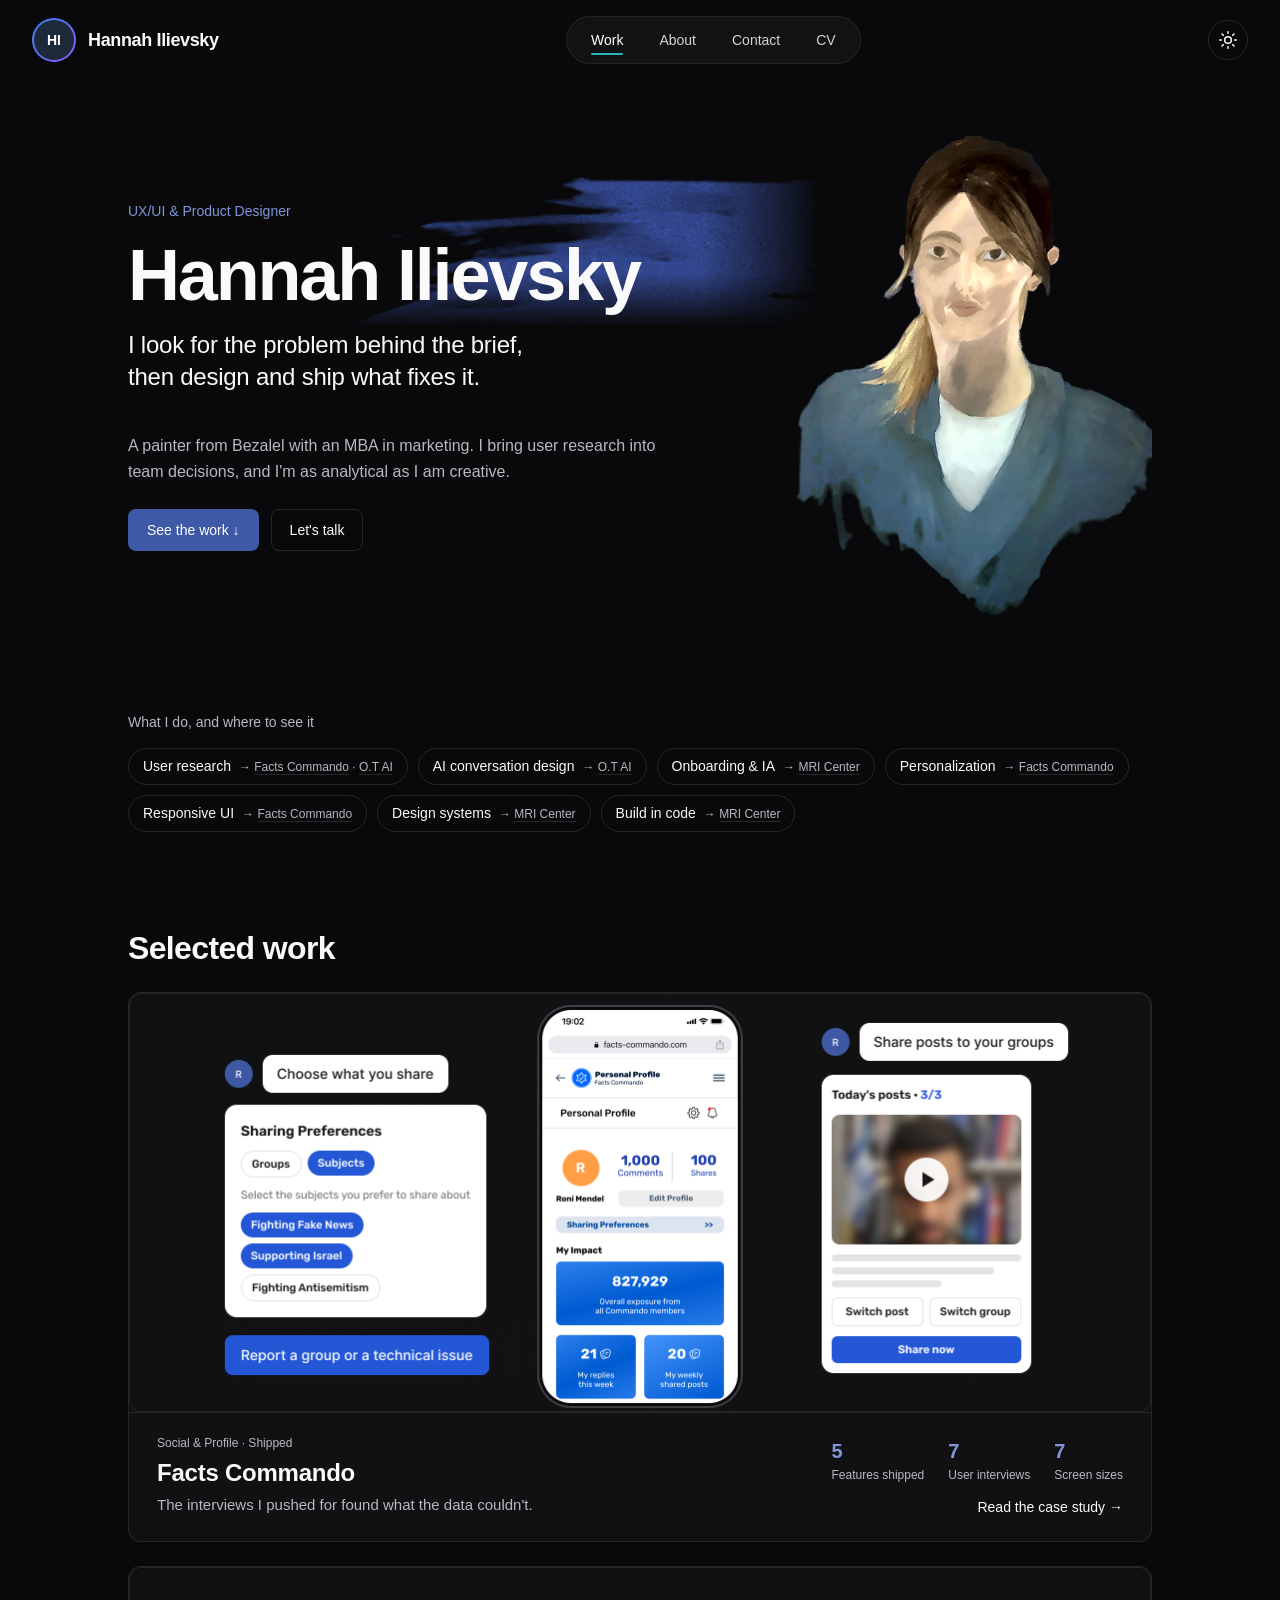
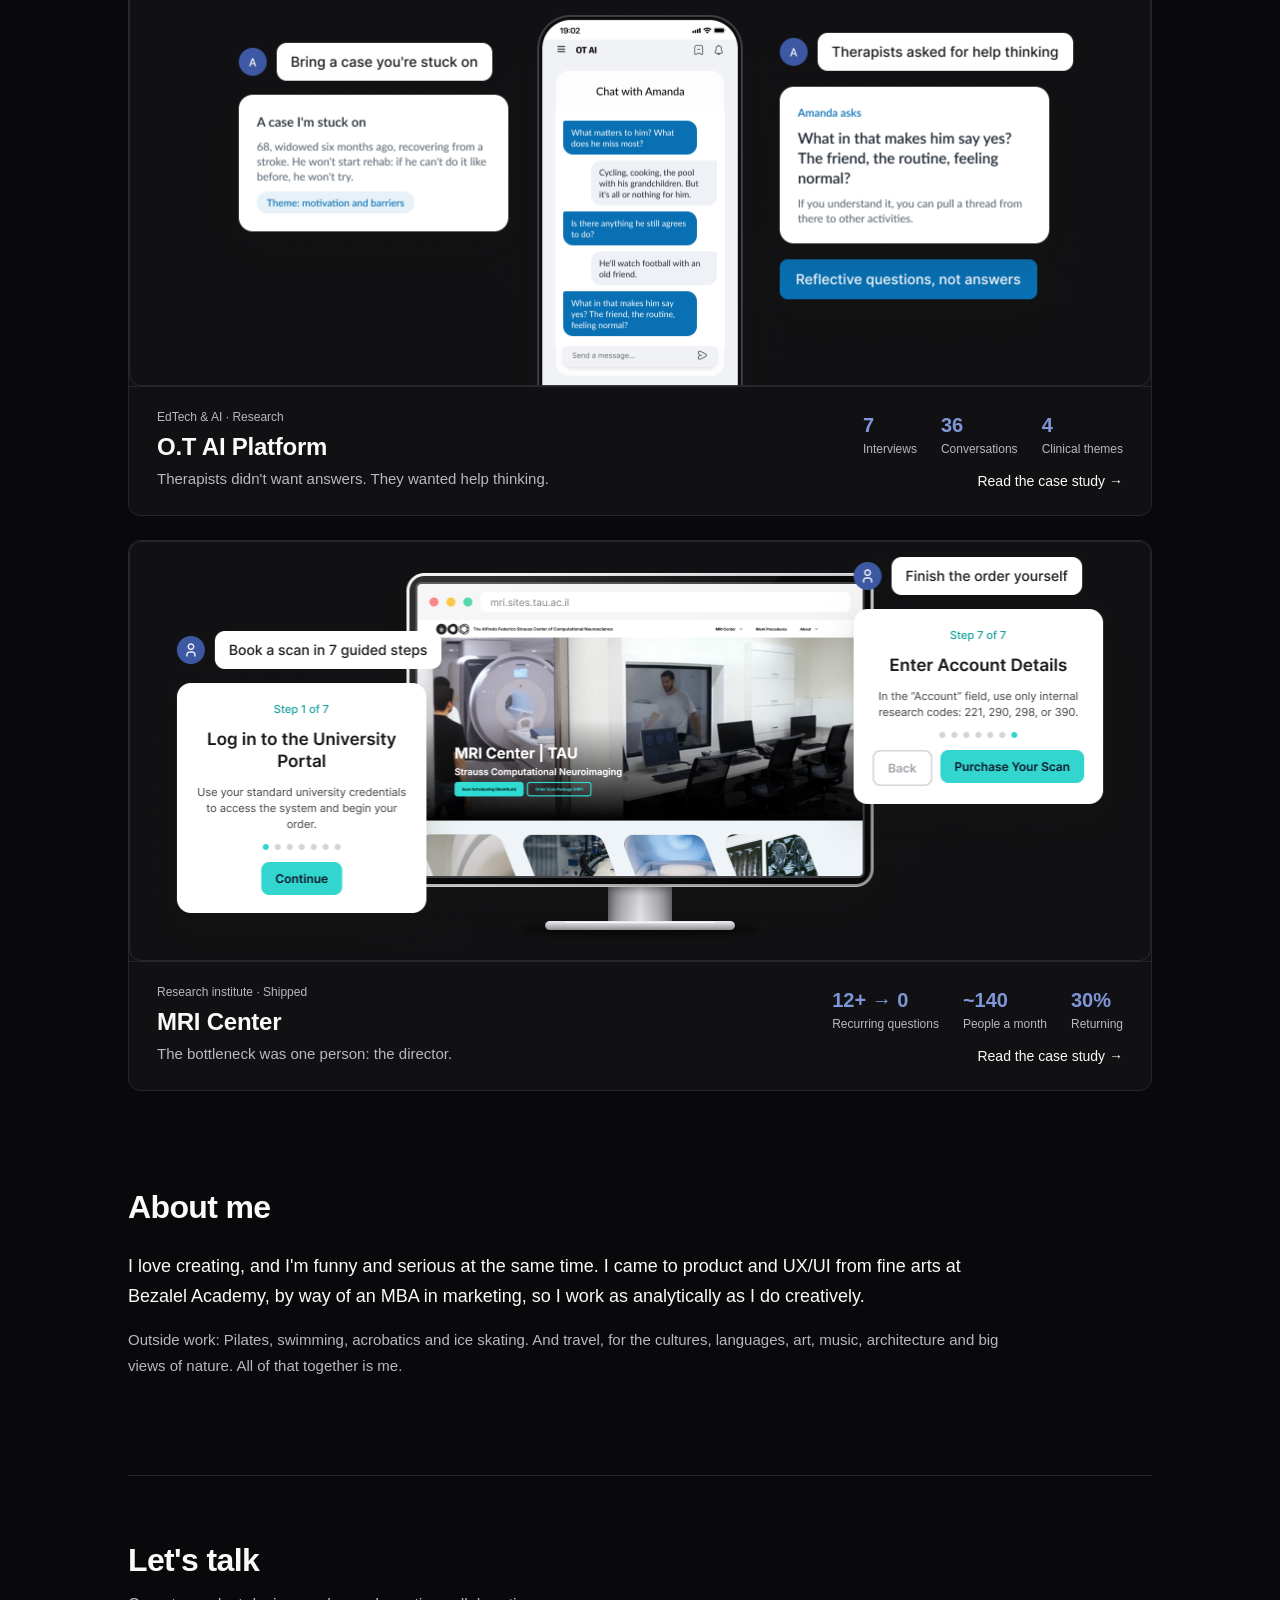
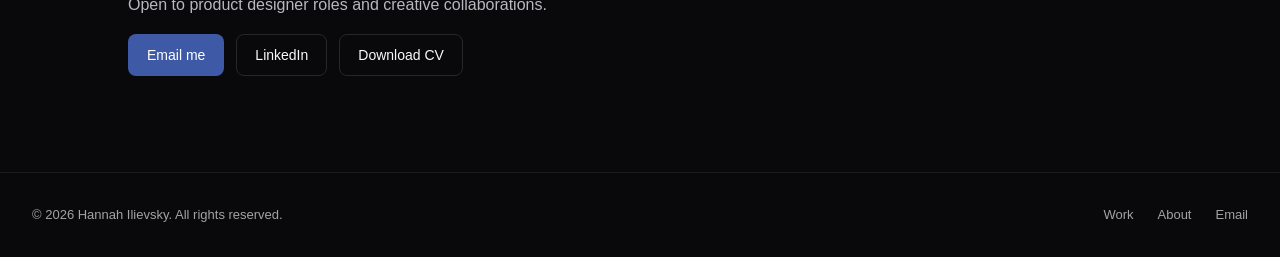
==== commit 5f38046b: "v3 PR B: homepage v3 and the last three drop-downs Homepage (handoff 08 §8): intro with the brush st" ====
--- a/index.html
+++ b/index.html
@@ -33,7 +33,7 @@
       })(window, document, "clarity", "script", "lbghj02u36");
   </script>
 </head>
-<body>
+<body class="v2-site home-page">
 
   <!-- ==========================================================================
        HEADER & NAVIGATION
@@ -53,7 +53,7 @@
 
         <div class="nav-menu">
           <a href="#work" class="nav-link active">Work</a>
-          <a href="#about" class="nav-link">About Me</a>
+          <a href="#about" class="nav-link">About</a>
           <a href="#contact" class="nav-link">Contact</a>
           <a href="Hannah-Ilievsky-CV.pdf" class="nav-link" download>CV</a>
         </div>
@@ -63,9 +63,6 @@
             <svg class="theme-icon theme-icon--sun" width="20" height="20" viewBox="0 0 24 24" fill="none" stroke="currentColor" stroke-width="1.5" stroke-linecap="round" stroke-linejoin="round" aria-hidden="true" focusable="false"><circle cx="12" cy="12" r="4"/><path d="M12 2v2M12 20v2M4.93 4.93l1.41 1.41M17.66 17.66l1.41 1.41M2 12h2M20 12h2M6.34 17.66l-1.41 1.41M19.07 4.93l-1.41 1.41"/></svg>
             <svg class="theme-icon theme-icon--moon" width="20" height="20" viewBox="0 0 24 24" fill="none" stroke="currentColor" stroke-width="1.5" stroke-linecap="round" stroke-linejoin="round" aria-hidden="true" focusable="false"><path d="M12 3a6 6 0 0 0 9 9 9 9 0 1 1-9-9Z"/></svg>
           </button>
-          <a href="mailto:ilievskyhannah@gmail.com" class="social-btn" style="padding:8px 16px;">
-            <span>Email</span>
-          </a>
         </div>
 
       </nav>
@@ -73,265 +70,160 @@
   </header>
 
   <!-- ==========================================================================
-       HERO SECTION
-       ========================================================================== -->
-  <section class="hero-section">
-    <div class="container">
-      <div class="hero-content">
-        
-        <div class="hero-badge">
-          <span class="dot"></span>
-          <span>UX/UI Designer & Product Designer</span>
-        </div>
-
-        <h1 class="hero-title text-gradient">
-          Hannah Ilievsky
-        </h1>
-
-        <p class="hero-subtitle">
-          Product designer who brings user research into team decisions. I look for the problem behind the brief, then design and ship what fixes it.
-        </p>
-
-        <div class="hero-cta">
-          <a href="#work" class="btn-primary">
-            <span>View Selected Work</span>
-            <span>↓</span>
-          </a>
-          <a href="#contact" class="btn-secondary">
-            <span>Let's Talk</span>
-          </a>
-        </div>
-
-
-      </div>
-    </div>
-  </section>
-
-  <!-- ==========================================================================
-       SELECTED WORK SECTION
-       ========================================================================== -->
-  <section id="work" class="section">
-    <div class="container">
-      
-      <div class="section-header">
-        <div>
-          <div class="section-tag">✦ Portfolio Showcase</div>
-          <h2 class="section-title">Selected Work</h2>
-        </div>
-
-        <!-- Filter Tabs -->
-        <div class="filter-tabs">
-          <button class="filter-btn active" data-filter="all">All Projects</button>
-          <button class="filter-btn" data-filter="social">Social & Profile</button>
-          <button class="filter-btn" data-filter="healthcare">Healthcare UX</button>
-          <button class="filter-btn" data-filter="edtech">EdTech & AI</button>
-        </div>
-      </div>
-
-      <!-- Projects Grid -->
-      <div class="projects-grid">
-
-        <!-- Project 1: Facts Commando -->
-        <article class="project-card" data-category="social" onclick="window.location.href='facts-commando.html'">
-          <div class="project-media">
-            <span class="project-badge">Social & Profile</span>
-            <img src="./Frame14084-blue.png" alt="Facts Commando">
-            <a href="facts-commando.html" class="project-overlay-btn" aria-label="View Facts Commando Case Study">↗</a>
+       HOMEPAGE v3 (handoff 08 §8)
+       ========================================================================== -->
+  <main class="home v3">
+
+    <!-- Intro: text left, painted portrait right; the brush stroke runs under the name into the portrait -->
+    <section class="home-intro" aria-labelledby="home-name">
+      <div class="v2-container home-intro__grid">
+        <div class="home-intro__text">
+          <p class="home-eyebrow">UX/UI &amp; Product Designer</p>
+          <h1 class="home-name" id="home-name">Hannah Ilievsky</h1>
+          <p class="home-tagline">I look for the problem behind the brief, then design and ship what fixes&nbsp;it.</p>
+          <p class="home-bio">A painter from Bezalel with an MBA in marketing. I bring user research into team decisions, and I'm as analytical as I am&nbsp;creative.</p>
+          <div class="home-cta">
+            <a class="v2-btn v2-btn--primary" href="#work">See the work ↓</a>
+            <a class="v2-btn v2-btn--outline" href="#contact">Let's talk</a>
           </div>
-          <div class="project-body">
-            <div class="project-category">Social & Profile</div>
-            <h3 class="project-title"><a href="facts-commando.html">Facts Commando</a></h3>
-            <p class="project-desc">
-              The interviews I pushed for found what the data&nbsp;couldn't.
-            </p>
-            <p class="project-skills">User research · Personalization · Responsive UI · Agile product team</p>
-            <div class="project-stats">
-              <div class="stat-item">
-                <span class="stat-value text-accent">5</span>
-                <span class="stat-label">Features shipped</span>
-              </div>
-              <div class="stat-item">
-                <span class="stat-value">7</span>
-                <span class="stat-label">User interviews</span>
-              </div>
-              <div class="stat-item">
-                <span class="stat-value">7</span>
-                <span class="stat-label">Screen sizes</span>
+        </div>
+        <img class="home-portrait" src="case-images/brand/portrait-cutout-web.png" alt="Hannah's painted self-portrait" width="356" height="480">
+      </div>
+    </section>
+
+    <!-- Skills strip: each skill links to where it shows -->
+    <section class="home-skills" aria-labelledby="home-skills-h">
+      <div class="v2-container">
+        <h2 class="home-label" id="home-skills-h">What I do, and where to see it</h2>
+        <ul class="home-chips">
+          <li class="home-chip"><span class="home-chip__skill">User research</span><span class="home-chip__where"><span aria-hidden="true">→</span> <a href="facts-commando.html">Facts Commando</a> · <a href="ot-ai.html">O.T AI</a></span></li>
+          <li class="home-chip"><span class="home-chip__skill">AI conversation design</span><span class="home-chip__where"><span aria-hidden="true">→</span> <a href="ot-ai.html">O.T AI</a></span></li>
+          <li class="home-chip"><span class="home-chip__skill">Onboarding &amp; IA</span><span class="home-chip__where"><span aria-hidden="true">→</span> <a href="mri-center.html">MRI Center</a></span></li>
+          <li class="home-chip"><span class="home-chip__skill">Personalization</span><span class="home-chip__where"><span aria-hidden="true">→</span> <a href="facts-commando.html">Facts Commando</a></span></li>
+          <li class="home-chip"><span class="home-chip__skill">Responsive UI</span><span class="home-chip__where"><span aria-hidden="true">→</span> <a href="facts-commando.html">Facts Commando</a></span></li>
+          <li class="home-chip"><span class="home-chip__skill">Design systems</span><span class="home-chip__where"><span aria-hidden="true">→</span> <a href="mri-center.html">MRI Center</a></span></li>
+          <li class="home-chip"><span class="home-chip__skill">Build in code</span><span class="home-chip__where"><span aria-hidden="true">→</span> <a href="mri-center.html">MRI Center</a></span></li>
+        </ul>
+      </div>
+    </section>
+
+    <!-- Selected work: one full-width card per case study -->
+    <section id="work" class="home-work" aria-labelledby="home-work-h">
+      <div class="v2-container">
+        <h2 class="home-h2" id="home-work-h">Selected work</h2>
+        <div class="home-cards">
+
+          <article class="home-card">
+            <figure class="v2-hero home-card__hero">
+              <picture class="v2-hero__dark">
+                <source media="(max-width: 640px)" srcset="case-images/heroes/hero-facts-commando-mobile@2x.png" width="342" height="261">
+                <img src="case-images/heroes/hero-facts-commando@2x.png" alt="" width="1024" height="420" loading="lazy">
+              </picture>
+              <picture class="v2-hero__light">
+                <source media="(max-width: 640px)" srcset="case-images/heroes/hero-facts-commando-mobile-light@2x.png" width="342" height="261">
+                <img src="case-images/heroes/hero-facts-commando-light@2x.png" alt="" width="1024" height="420" loading="lazy">
+              </picture>
+            </figure>
+            <div class="home-card__info">
+              <div class="home-card__text">
+                <p class="home-card__cat">Social &amp; Profile · Shipped</p>
+                <h3 class="home-card__name"><a class="home-card__link" href="facts-commando.html">Facts Commando</a></h3>
+                <p class="home-card__line">The interviews I pushed for found what the data&nbsp;couldn't.</p>
+              </div>
+              <div class="home-card__side">
+                <dl class="home-card__stats">
+                  <div><dt>Features shipped</dt><dd>5</dd></div>
+                  <div><dt>User interviews</dt><dd>7</dd></div>
+                  <div><dt>Screen sizes</dt><dd>7</dd></div>
+                </dl>
+                <span class="home-card__more" aria-hidden="true">Read the case study →</span>
               </div>
             </div>
-          </div>
-        </article>
-
-        <!-- Project 2: O.T AI -->
-        <article class="project-card" data-category="edtech" onclick="window.location.href='ot-ai.html'">
-          <div class="project-media">
-            <span class="project-badge">EdTech & AI</span>
-            <img src="./ot-ai-preview.png?v=2x" alt="O.T AI Platform">
-            <a href="ot-ai.html" class="project-overlay-btn" aria-label="View O.T AI Case Study">↗</a>
-          </div>
-          <div class="project-body">
-            <div class="project-category">UX research · built as a ChatGPT agent</div>
-            <h3 class="project-title"><a href="ot-ai.html">O.T AI Platform</a></h3>
-            <p class="project-desc">
-              Therapists didn't want answers. They wanted help&nbsp;thinking.
-            </p>
-            <p class="project-skills">Qualitative research · AI conversation design · User flows · Persona</p>
-            <div class="project-stats">
-              <div class="stat-item">
-                <span class="stat-value text-accent">7</span>
-                <span class="stat-label">Interviews</span>
-              </div>
-              <div class="stat-item">
-                <span class="stat-value">36</span>
-                <span class="stat-label">Conversations</span>
-              </div>
-              <div class="stat-item">
-                <span class="stat-value">4</span>
-                <span class="stat-label">Clinical themes</span>
+          </article>
+
+          <article class="home-card">
+            <figure class="v2-hero home-card__hero">
+              <picture class="v2-hero__dark">
+                <source media="(max-width: 640px)" srcset="case-images/heroes/hero-ot-ai-mobile@2x.png" width="342" height="264">
+                <img src="case-images/heroes/hero-ot-ai@2x.png" alt="" width="1024" height="420" loading="lazy">
+              </picture>
+              <picture class="v2-hero__light">
+                <source media="(max-width: 640px)" srcset="case-images/heroes/hero-ot-ai-mobile-light@2x.png" width="342" height="264">
+                <img src="case-images/heroes/hero-ot-ai-light@2x.png" alt="" width="1024" height="420" loading="lazy">
+              </picture>
+            </figure>
+            <div class="home-card__info">
+              <div class="home-card__text">
+                <p class="home-card__cat">EdTech &amp; AI · Research</p>
+                <h3 class="home-card__name"><a class="home-card__link" href="ot-ai.html">O.T AI Platform</a></h3>
+                <p class="home-card__line">Therapists didn't want answers. They wanted help&nbsp;thinking.</p>
+              </div>
+              <div class="home-card__side">
+                <dl class="home-card__stats">
+                  <div><dt>Interviews</dt><dd>7</dd></div>
+                  <div><dt>Conversations</dt><dd>36</dd></div>
+                  <div><dt>Clinical themes</dt><dd>4</dd></div>
+                </dl>
+                <span class="home-card__more" aria-hidden="true">Read the case study →</span>
               </div>
             </div>
-          </div>
-        </article>
-
-        <!-- Project 3: MRI Center -->
-        <article class="project-card" data-category="healthcare" onclick="window.location.href='mri-center.html'">
-          <div class="project-media">
-            <span class="project-badge">Research Institute UX</span>
-            <img src="./mri-card-preview.png" alt="MRI Center Medical Platform">
-            <a href="mri-center.html" class="project-overlay-btn" aria-label="View MRI Center Case Study">↗</a>
-          </div>
-          <div class="project-body">
-            <div class="project-category">Research institute website · solo, research to code</div>
-            <h3 class="project-title"><a href="mri-center.html">MRI Center</a></h3>
-            <p class="project-desc">
-              The bottleneck was one person: the&nbsp;director.
-            </p>
-            <p class="project-skills">Onboarding flow · Information architecture · Design system · Figma · Built in Wix + code</p>
-            <div class="project-stats">
-              <div class="stat-item">
-                <span class="stat-value text-accent">12+ → 0</span>
-                <span class="stat-label">Recurring questions</span>
-              </div>
-              <div class="stat-item">
-                <span class="stat-value">~140</span>
-                <span class="stat-label">People a month</span>
-              </div>
-              <div class="stat-item">
-                <span class="stat-value">30%</span>
-                <span class="stat-label">Returning</span>
+          </article>
+
+          <article class="home-card">
+            <figure class="v2-hero home-card__hero">
+              <picture class="v2-hero__dark">
+                <source media="(max-width: 640px)" srcset="case-images/heroes/hero-mri-center-mobile@2x.png" width="342" height="287">
+                <img src="case-images/heroes/hero-mri-center@2x.png" alt="" width="1024" height="420" loading="lazy">
+              </picture>
+              <picture class="v2-hero__light">
+                <source media="(max-width: 640px)" srcset="case-images/heroes/hero-mri-center-mobile-light@2x.png" width="342" height="287">
+                <img src="case-images/heroes/hero-mri-center-light@2x.png" alt="" width="1024" height="420" loading="lazy">
+              </picture>
+            </figure>
+            <div class="home-card__info">
+              <div class="home-card__text">
+                <p class="home-card__cat">Research institute · Shipped</p>
+                <h3 class="home-card__name"><a class="home-card__link" href="mri-center.html">MRI Center</a></h3>
+                <p class="home-card__line">The bottleneck was one person: the&nbsp;director.</p>
+              </div>
+              <div class="home-card__side">
+                <dl class="home-card__stats">
+                  <div><dt>Recurring questions</dt><dd>12+ → 0</dd></div>
+                  <div><dt>People a month</dt><dd>~140</dd></div>
+                  <div><dt>Returning</dt><dd>30%</dd></div>
+                </dl>
+                <span class="home-card__more" aria-hidden="true">Read the case study →</span>
               </div>
             </div>
-          </div>
-        </article>
-
-      </div>
-
-    </div>
-  </section>
-
-  <!-- ==========================================================================
-       ABOUT ME SECTION
-       ========================================================================== -->
-  <section id="about" class="section">
-    <div class="container">
-      
-      <div class="about-grid">
-        <div class="about-text">
-          <div class="section-tag">✦ UX/UI Designer & Product Designer</div>
-          <h2 class="section-title" style="margin-bottom:24px;">More about me</h2>
-          
-          <p style="font-size: 16px; line-height: 1.7; color: var(--text-body); margin-bottom: 16px;">
-            I love creating, and I'm funny and serious at the same time. I came to product and UX/UI from fine arts at Bezalel Academy, by way of an MBA in marketing, so I work as analytically as I do&nbsp;creatively.
-          </p>
-          <p style="font-size: 16px; line-height: 1.7; color: var(--text-body); margin-bottom: 24px;">
-            Outside work: Pilates, swimming, acrobatics and ice skating. And travel, for the cultures, languages, art, music, architecture and big views of nature. All of that together is&nbsp;me.
-          </p>
-
-          <div class="skills-list">
-            <span class="skill-tag">Product Design</span>
-            <span class="skill-tag">UX/UI Architecture</span>
-            <span class="skill-tag">Qualitative Research</span>
-            <span class="skill-tag">Reflective AI UX</span>
-            <span class="skill-tag">Design Systems</span>
-            <span class="skill-tag">Bezalel Academy Alum</span>
-            <span class="skill-tag">Figma & Prototyping</span>
-          </div>
-        </div>
-
-        <!-- Experience Timeline -->
-        <div>
-          <h3 style="font-family: var(--font-heading); font-size: 20px; font-weight: 700; color: var(--text-h1); margin-bottom: 20px;">Experience</h3>
-          
-          <div class="exp-card" style="margin-bottom: 20px;">
-            <div class="exp-header">
-              <div>
-                <div class="exp-role" style="font-family: var(--font-heading); font-weight: 700; color: var(--text-h1); font-size: 16px;">Product Designer</div>
-                <div class="exp-company" style="font-family: var(--font-mono); font-size: 13px; color: var(--accent-primary);">Tel Aviv University (Brain MRI Center)</div>
-              </div>
-              <span class="exp-period" style="font-family: var(--font-mono); font-size: 13px; color: var(--text-subtitle);">2025 - Present</span>
-            </div>
-            <p class="exp-desc" style="font-size: 14px; color: var(--text-body); margin-top: 8px;">Leading UX architecture to unify 7 fragmented institute systems on Wix Studio platform.</p>
-          </div>
-
-          <div class="exp-card" style="margin-bottom: 20px;">
-            <div class="exp-header">
-              <div>
-                <div class="exp-role" style="font-family: var(--font-heading); font-weight: 700; color: var(--text-h1); font-size: 16px;">UX/UI Designer & Product Designer</div>
-                <div class="exp-company" style="font-family: var(--font-mono); font-size: 13px; color: var(--accent-primary);">Facts Commando</div>
-              </div>
-              <span class="exp-period" style="font-family: var(--font-mono); font-size: 13px; color: var(--text-subtitle);">2023 - 2025</span>
-            </div>
-            <p class="exp-desc" style="font-size: 14px; color: var(--text-body); margin-top: 8px;">Designed responsive architecture across 7 resolutions, user profile engine, X/Twitter integration, and qualitative research.</p>
-          </div>
-
-          <div class="exp-card">
-            <div class="exp-header">
-              <div>
-                <div class="exp-role" style="font-family: var(--font-heading); font-weight: 700; color: var(--text-h1); font-size: 16px;">Sole UX/UI Designer & Researcher</div>
-                <div class="exp-company" style="font-family: var(--font-mono); font-size: 13px; color: var(--accent-primary);">O.T AI (Haifa Univ. & Meuhedet HMO)</div>
-              </div>
-              <span class="exp-period" style="font-family: var(--font-mono); font-size: 13px; color: var(--text-subtitle);">2022 - 2026</span>
-            </div>
-            <p class="exp-desc" style="font-size: 14px; color: var(--text-body); margin-top: 8px;">Architected reflective AI decision-support system, qualitative research, and evaluated 36 production session transcripts.</p>
-          </div>
-        </div>
-      </div>
-
-    </div>
-  </section>
-
-  <!-- ==========================================================================
-       CONTACT SECTION
-       ========================================================================== -->
-  <section id="contact" class="section contact-section">
-    <div class="container">
-      <div class="contact-content">
-        
-        <div class="section-tag" style="justify-content:center;">✦ CONTACT</div>
-        <h2 class="section-title" style="margin:12px 0;">Let's talk</h2>
-        <p style="font-size:17px; color:var(--text-secondary); line-height:1.6;">
-          Open to new opportunities, product design leads, and creative collaborations - reach out any time.
-        </p>
-
-        <div>
-          <a href="mailto:ilievskyhannah@gmail.com" class="contact-email-link">
-            ilievskyhannah@gmail.com
-          </a>
-        </div>
-
-        <div style="margin-bottom:32px;">
-          <button class="btn-secondary" id="copy-email-btn">
-            <span>📋 Copy Email Address</span>
-          </button>
-        </div>
-
-        <div class="social-links">
-          <a href="https://www.linkedin.com/in/hannahilievsky/" target="_blank" rel="noopener" class="social-btn">LinkedIn ↗</a>
-        </div>
-
-      </div>
-    </div>
-  </section>
+          </article>
+
+        </div>
+      </div>
+    </section>
+
+    <!-- About me -->
+    <section id="about" class="home-about" aria-labelledby="home-about-h">
+      <div class="v2-container">
+        <h2 class="home-h2" id="home-about-h">About me</h2>
+        <p class="home-about__lead">I love creating, and I'm funny and serious at the same time. I came to product and UX/UI from fine arts at Bezalel Academy, by way of an MBA in marketing, so I work as analytically as I do&nbsp;creatively.</p>
+        <p class="home-about__text">Outside work: Pilates, swimming, acrobatics and ice skating. And travel, for the cultures, languages, art, music, architecture and big views of nature. All of that together is&nbsp;me.</p>
+      </div>
+    </section>
+
+    <!-- Let's talk: the email address is never shown as text -->
+    <section id="contact" class="home-contact" aria-labelledby="home-contact-h">
+      <div class="v2-container">
+        <h2 class="home-h2" id="home-contact-h">Let's talk</h2>
+        <p class="home-contact__text">Open to product designer roles and creative&nbsp;collaborations.</p>
+        <div class="home-cta">
+          <a class="v2-btn v2-btn--primary" href="mailto:ilievskyhannah@gmail.com">Email me</a>
+          <a class="v2-btn v2-btn--outline" href="https://www.linkedin.com/in/hannahilievsky/" target="_blank" rel="noopener">LinkedIn</a>
+          <a class="v2-btn v2-btn--outline" href="Hannah-Ilievsky-CV.pdf" download>Download CV</a>
+        </div>
+      </div>
+    </section>
+
+  </main>
 
   <!-- ==========================================================================
        FOOTER
@@ -360,8 +252,5 @@
     </div>
   </div>
 
-  <!-- Toast Notification Container -->
-  <div class="toast" id="toast">Email copied to clipboard!</div>
-
 </body>
 </html>
--- a/styles.css
+++ b/styles.css
@@ -2236,3 +2236,121 @@
 /* Highlight titles: two balanced lines on desktop, whatever the copy length (#102 review) */
 .v3-hl__title { max-width: 24ch; text-wrap: balance; }
 @media (max-width: 640px) { .v3-hl__title { max-width: none; } }
+
+/* ==========================================================================
+   PR B: drop-down contents (O.T AI app screens, MRI old site + full flow)
+   ========================================================================== */
+.v3-screens { list-style: none; margin: 0; padding: 0; display: grid; grid-template-columns: repeat(3, minmax(0, 1fr)); gap: 16px; }
+.v3-screens .v2-shot { height: 420px; }
+.v3-screens .v2-shot img { border-radius: 14px; }
+.v3-screens__cap { margin-top: 10px; font: 400 14px/22px var(--font-sans); color: var(--muted-foreground); text-wrap: pretty; }
+.v3-oldsite { list-style: none; margin: 0; padding: 0; display: grid; grid-template-columns: repeat(2, minmax(0, 1fr)); gap: 16px; }
+.v3-oldsite img { display: block; width: 100%; height: auto; border: 1px solid var(--border); border-radius: 8px; }
+.v3-fullflow { overflow-x: auto; border-radius: 8px; }
+.v3-fullflow img { display: block; width: 100%; height: auto; border-radius: 8px; }
+.v3-fullflow:focus-visible { outline: 2px solid var(--accent); outline-offset: 2px; }
+@media (max-width: 640px) {
+  .v3-screens, .v3-oldsite { grid-template-columns: 1fr; }
+  .v3-screens .v2-shot { height: 460px; }
+  .v3-fullflow img { width: 720px; max-width: none; } /* scrolls sideways inside its box, not the page */
+}
+
+/* ==========================================================================
+   HOMEPAGE v3 (handoff 08 §8). No shadows on anything: borders, a pressed
+   state and the accent focus ring instead (replaces #101).
+   ========================================================================== */
+.navbar-wrapper.scrolled { box-shadow: none; border-bottom: 1px solid var(--border); }
+body.home-page { background: var(--background); color: var(--foreground); }
+.home { padding: calc(64px + var(--v2-nav-h, 72px)) 0 96px; display: grid; gap: 96px; }
+.home .v2-btn { padding: 10px 18px; }
+
+/* --- Intro --- */
+.home-intro__grid { display: grid; grid-template-columns: minmax(0, 1fr) 356px; gap: 48px; align-items: center; }
+.home-intro__text { position: relative; isolation: isolate; display: grid; gap: 16px; justify-items: start; }
+.home-eyebrow { font: 500 14px/20px var(--font-sans); color: var(--accent); }
+.home-name { position: relative; font: 700 72px/76px var(--font-sans); letter-spacing: -0.03em; color: var(--foreground); }
+/* the stroke sits under the name and runs right into the portrait; it never reaches the bio paragraph */
+.home-name::after {
+  content: ""; position: absolute; z-index: -1; pointer-events: none;
+  left: 40%; top: 46px; width: 440px; height: 138px;
+  background: url("case-images/brand/brush-stroke-dark@2x.png") no-repeat left center / contain;
+}
+[data-theme="light"] .home-name::after { background-image: url("case-images/brand/brush-stroke-light@2x.png"); }
+.home-tagline { max-width: 560px; font: 500 24px/32px var(--font-sans); letter-spacing: -0.01em; color: var(--foreground); text-wrap: balance; }
+.home-bio { max-width: 560px; margin-top: 24px; font: 400 16px/26px var(--font-sans); color: var(--muted-foreground); text-wrap: pretty; }
+.home-cta { display: flex; flex-wrap: wrap; gap: 12px; margin-top: 8px; }
+.home-portrait { position: relative; z-index: 1; display: block; width: 356px; height: auto; justify-self: end; }
+
+/* --- Skills strip --- */
+.home-label { margin-bottom: 16px; font: 500 14px/20px var(--font-sans); color: var(--muted-foreground); }
+.home-chips { list-style: none; margin: 0; padding: 0; display: flex; flex-wrap: wrap; gap: 10px; }
+.home-chip { display: inline-flex; align-items: baseline; gap: 8px; padding: 7px 14px; border: 1px solid var(--border); border-radius: 999px; }
+.home-chip__skill { font: 500 14px/20px var(--font-sans); color: var(--foreground); }
+.home-chip__where { font: 500 12px/20px var(--font-sans); color: var(--muted-foreground); }
+.home-chip a { color: var(--muted-foreground); text-decoration: underline; text-decoration-color: var(--border); text-underline-offset: 3px; border-radius: 4px; transition: color var(--transition-fast), text-decoration-color var(--transition-fast); }
+.home-chip a:hover { color: var(--foreground); text-decoration-color: currentColor; }
+.home-chip a:active { color: var(--foreground); }
+.home-chip a:focus-visible { outline: 2px solid var(--accent); outline-offset: 2px; }
+
+/* --- Selected work --- */
+.home-h2 { margin-bottom: 24px; font: 700 32px/40px var(--font-sans); letter-spacing: -0.02em; color: var(--foreground); }
+.home-cards { display: grid; gap: 24px; }
+.home-card { position: relative; background: var(--card); border: 1px solid var(--border); border-radius: 12px; overflow: hidden; transition: border-color var(--transition-fast); }
+.home-card:hover { border-color: var(--muted-foreground); }
+.home-card:active { transform: translateY(1px); }
+.home-card:focus-within { outline: 2px solid var(--accent); outline-offset: 2px; }
+.home-card .home-card__link:focus-visible { outline: none; }
+.home-card__hero { border: 0; border-bottom: 1px solid var(--border); border-radius: 0; }
+.home-card__info { display: flex; align-items: flex-end; justify-content: space-between; gap: 32px; padding: 20px 28px 24px; }
+.home-card__text { min-width: 0; flex: 1; display: grid; gap: 4px; }
+.home-card__cat { font: 500 12px/20px var(--font-sans); color: var(--muted-foreground); }
+.home-card__name { font: 700 24px/32px var(--font-sans); letter-spacing: -0.01em; color: var(--foreground); }
+.home-card__link { color: inherit; }
+.home-card__link::after { content: ""; position: absolute; inset: 0; } /* the whole card opens the case study */
+.home-card__line { font: 400 15px/24px var(--font-sans); color: var(--muted-foreground); text-wrap: pretty; }
+.home-card__side { flex: none; display: grid; justify-items: end; gap: 12px; }
+.home-card__stats { display: flex; gap: 24px; margin: 0; }
+.home-card__stats > div { display: flex; flex-direction: column-reverse; }
+.home-card__stats dt { font: 500 12px/20px var(--font-sans); color: var(--muted-foreground); }
+.home-card__stats dd { margin: 0; font: 700 20px/28px var(--font-sans); color: var(--accent); white-space: nowrap; }
+.home-card__more { font: 500 14px/20px var(--font-sans); color: var(--foreground); }
+
+/* --- About + Let's talk --- */
+.home-about__lead { max-width: 880px; font: 400 18px/30px var(--font-sans); color: var(--foreground); text-wrap: pretty; }
+.home-about__text { max-width: 880px; margin-top: 16px; font: 400 15px/26px var(--font-sans); color: var(--muted-foreground); text-wrap: pretty; }
+.home-contact > .v2-container { padding-top: 64px; border-top: 1px solid var(--border); }
+.home-contact .home-h2 { margin-bottom: 12px; }
+.home-contact__text { margin-bottom: 16px; font: 400 16px/26px var(--font-sans); color: var(--muted-foreground); }
+
+/* --- Tablet --- */
+@media (min-width: 641px) and (max-width: 900px) {
+  .home-intro__grid { grid-template-columns: minmax(0, 1fr) 260px; gap: 32px; }
+  .home-portrait { width: 260px; }
+  .home-name { font-size: 56px; line-height: 60px; }
+  .home-name::after { top: 34px; width: 340px; height: 106px; }
+  .home-card__info { flex-direction: column; align-items: flex-start; }
+  .home-card__side { justify-items: start; }
+}
+
+/* --- Phone: text first, portrait below at ~70% width; the stroke stays under the name --- */
+@media (max-width: 640px) {
+  .home { padding: calc(24px + var(--v2-nav-h, 64px)) 0 64px; gap: 64px; }
+  .home-intro__grid { grid-template-columns: 1fr; gap: 32px; }
+  .home-name { font-size: 44px; line-height: 48px; }
+  .home-name::after { left: 30%; top: 30px; width: 220px; height: 69px; }
+  .home-tagline { font-size: 20px; line-height: 28px; }
+  .home-bio { margin-top: 16px; }
+  .home-portrait { width: 70%; justify-self: center; }
+  .home-h2 { font-size: 26px; line-height: 32px; }
+  .home-card__info { flex-direction: column; align-items: flex-start; gap: 16px; padding: 16px 20px 20px; }
+  .home-card__side { justify-items: start; }
+  .home-card__stats { gap: 20px; }
+  .home-about__lead { font-size: 17px; line-height: 28px; }
+  .home-contact > .v2-container { padding-top: 48px; }
+}
+
+/* Homepage stroke: behind the lower part of the name, running right into the portrait, ending in the
+   gap above the tagline so no text line sits on it (a dark line on the blue fails 4.5:1 in light mode) */
+.home-name::after { left: 42%; top: -60px; width: 480px; height: 150px; }
+@media (min-width: 641px) and (max-width: 900px) { .home-name::after { left: 40%; top: -26px; width: 320px; height: 100px; } }
+@media (max-width: 640px) { .home-name::after { left: 36%; top: 2px; width: 192px; height: 60px; } }
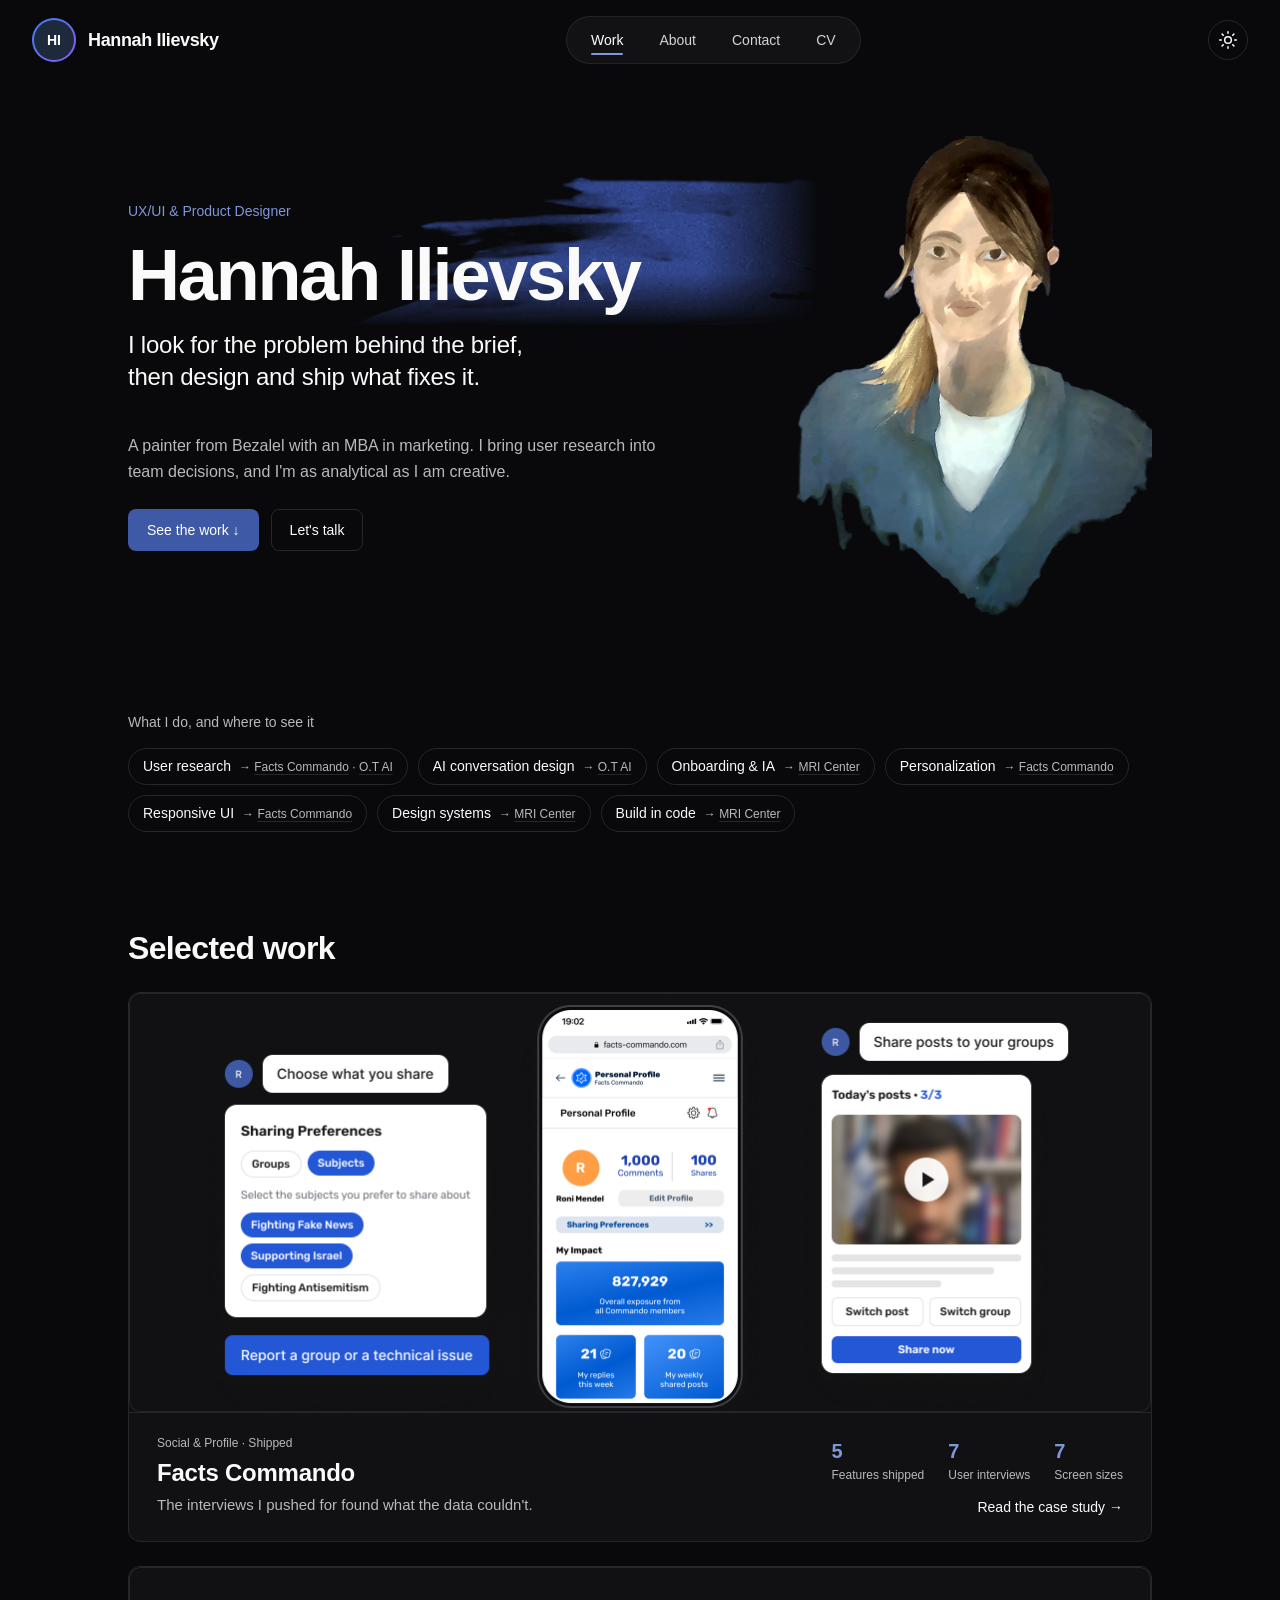
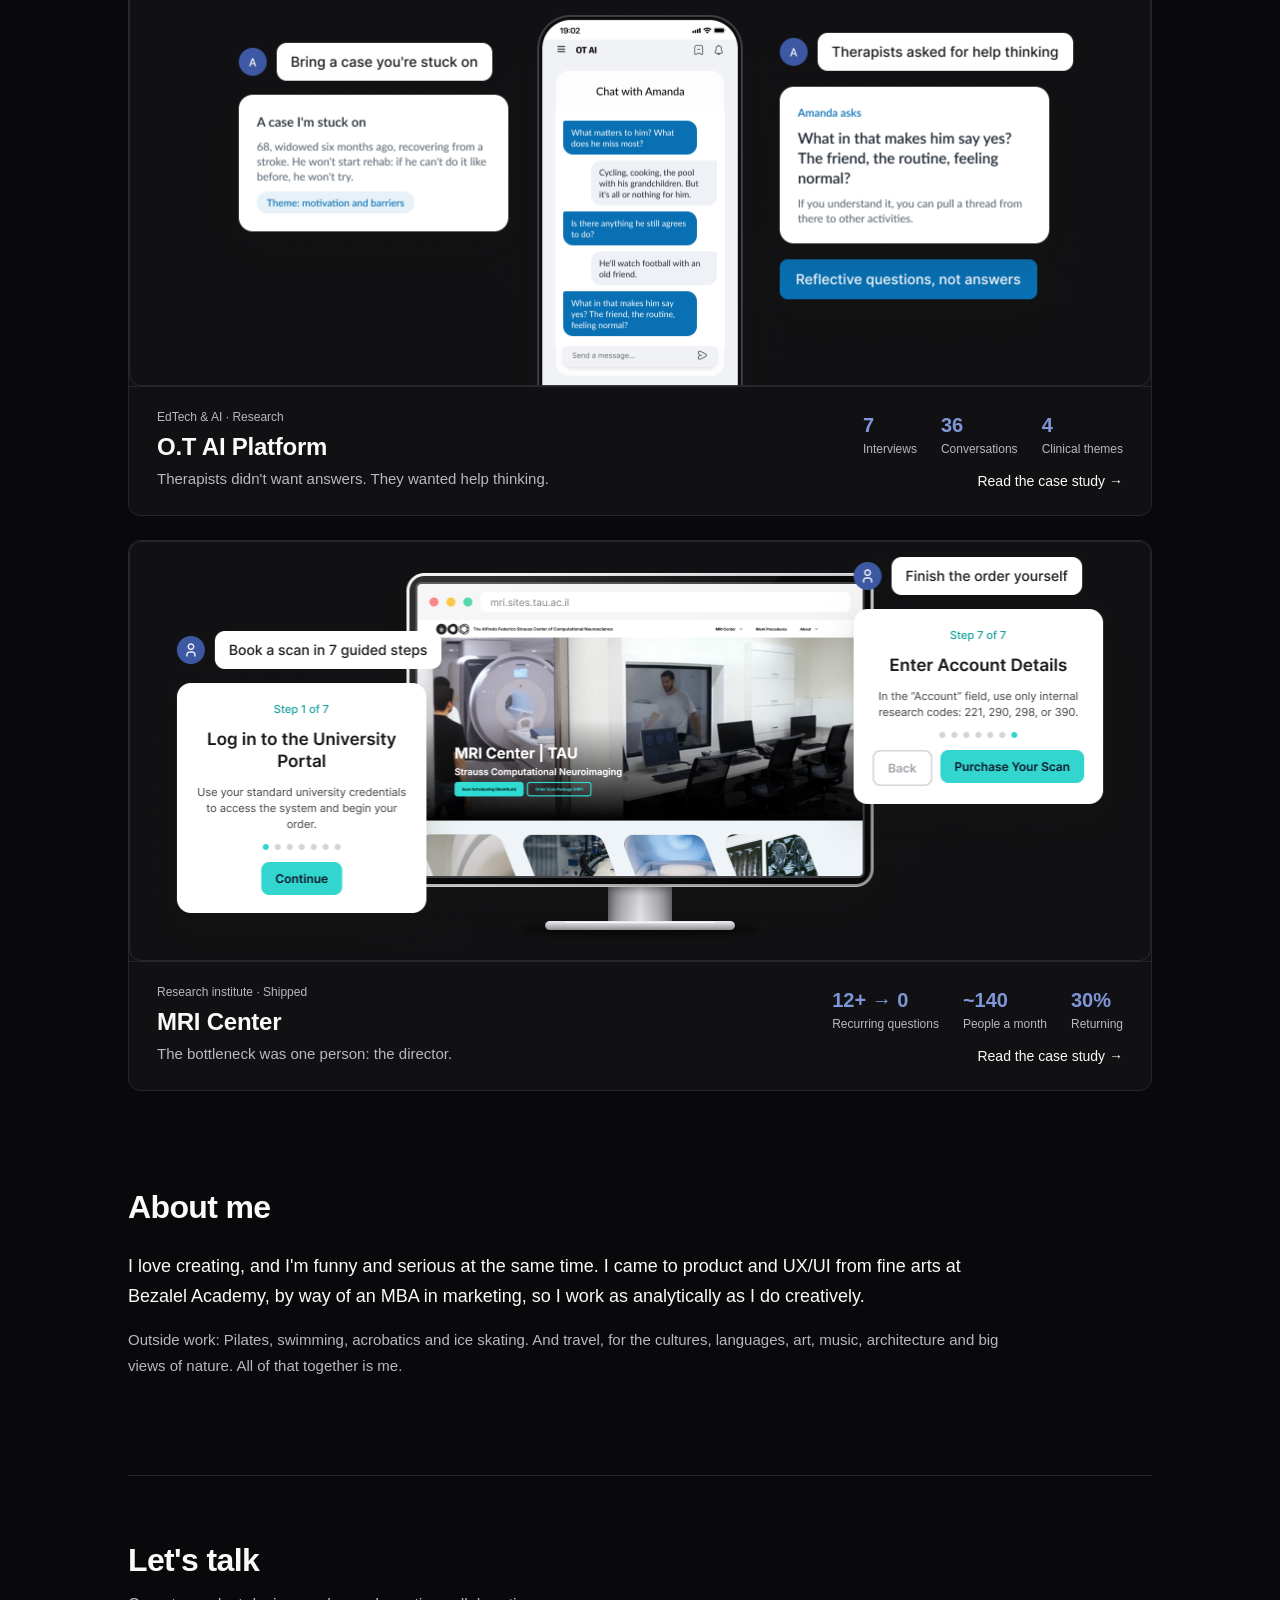
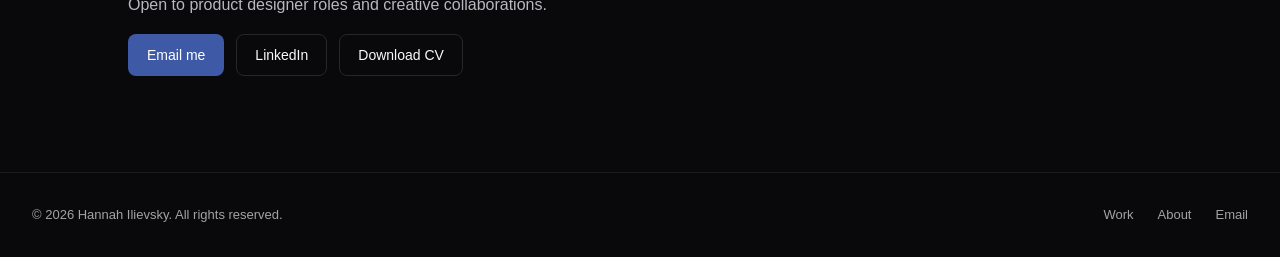
==== commit 5450be1c: "Add the Google tag (G-ENVJSMN6GF) to every page Co-Authored-By: Claude Opus 5.5 <noreply@anthropic.c" ====
--- a/index.html
+++ b/index.html
@@ -31,6 +31,13 @@
           t=l.createElement(r);t.async=1;t.src="https://www.clarity.ms/tag/"+i;
           y=l.getElementsByTagName(r)[0];y.parentNode.insertBefore(t,y);
       })(window, document, "clarity", "script", "lbghj02u36");
+  </script>
+  <!-- Google tag (G-ENVJSMN6GF) -->
+  <script async src="https://www.googletagmanager.com/gtm.js?id=G-ENVJSMN6GF"></script>
+  <script>
+    window.dataLayer = window.dataLayer || [];
+    function gtag(){dataLayer.push(arguments);}
+    gtag('js', new Date());
   </script>
 </head>
 <body class="v2-site home-page">
--- a/styles.css
+++ b/styles.css
@@ -277,7 +277,7 @@
   left: 0;
   width: 0;
   height: 2px;
-  background: var(--accent-primary);
+  background: var(--accent); /* v3 ultramarine, was the old teal */
   transition: width var(--transition-fast);
   border-radius: 2px;
 }
@@ -2246,7 +2246,7 @@
 .v3-screens__cap { margin-top: 10px; font: 400 14px/22px var(--font-sans); color: var(--muted-foreground); text-wrap: pretty; }
 .v3-oldsite { list-style: none; margin: 0; padding: 0; display: grid; grid-template-columns: repeat(2, minmax(0, 1fr)); gap: 16px; }
 .v3-oldsite img { display: block; width: 100%; height: auto; border: 1px solid var(--border); border-radius: 8px; }
-.v3-fullflow { overflow-x: auto; border-radius: 8px; }
+.v3-fullflow { max-height: 720px; overflow-x: auto; overflow-y: auto; border: 1px solid var(--border); border-radius: 8px; } /* the tall flow scrolls inside its box */
 .v3-fullflow img { display: block; width: 100%; height: auto; border-radius: 8px; }
 .v3-fullflow:focus-visible { outline: 2px solid var(--accent); outline-offset: 2px; }
 @media (max-width: 640px) {
@@ -2354,3 +2354,12 @@
 .home-name::after { left: 42%; top: -60px; width: 480px; height: 150px; }
 @media (min-width: 641px) and (max-width: 900px) { .home-name::after { left: 40%; top: -26px; width: 320px; height: 100px; } }
 @media (max-width: 640px) { .home-name::after { left: 36%; top: 2px; width: 192px; height: 60px; } }
+
+/* Journey strip: every step title takes two lines, so the dividers line up across all 5 steps */
+@media (min-width: 641px) { .v3-journey__title { min-height: calc(2 * 22px + 12px); } }
+
+/* One corner ratio for every phone screen on the page: the radius is 10.3% of the screen width
+   (4.75% of its height for a ~0.46 phone aspect), so the same screen looks the same at any size */
+.v2-flow:not(.v2-flow--landscape) .v2-shot img,
+.v3-tile:not(.v3-tile--wide) .v2-shot:not(.v2-shot--cover) img,
+.v3-screens .v2-shot img { border-radius: 10.3% / 4.75%; }
